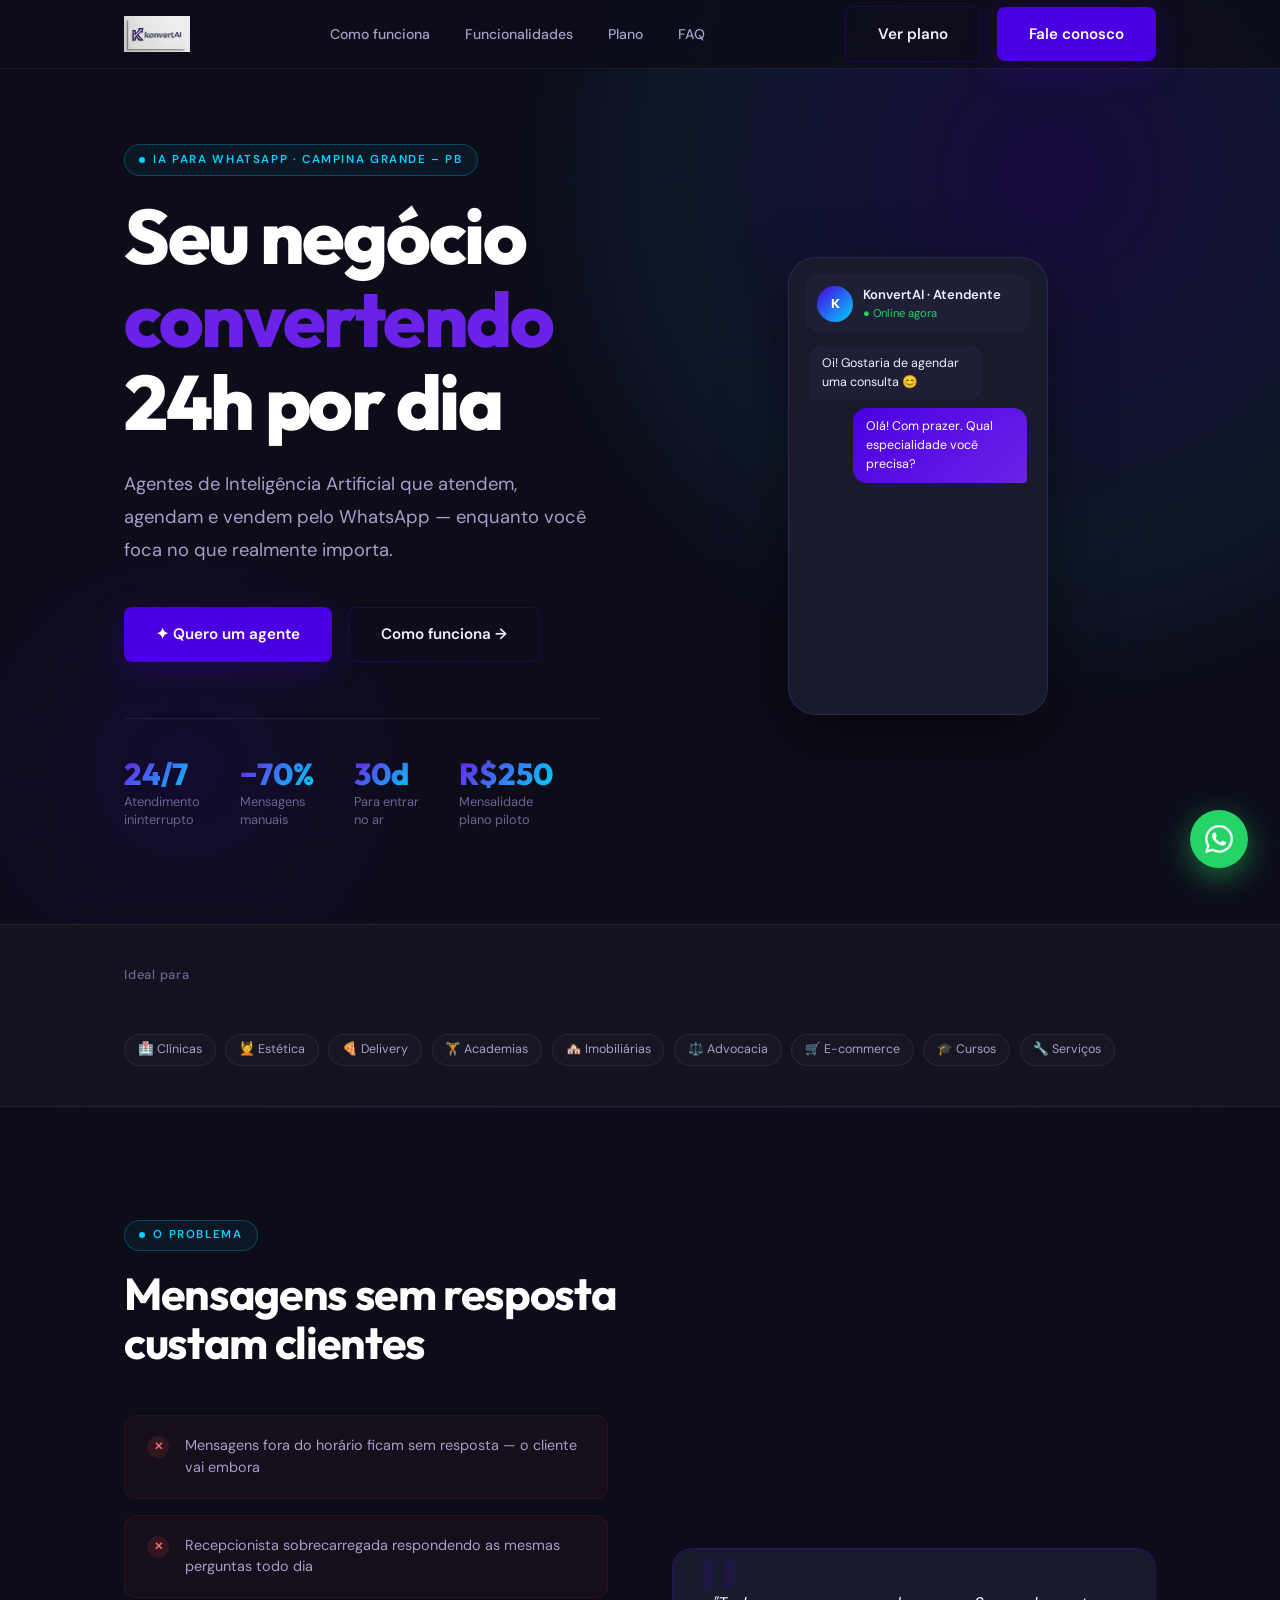
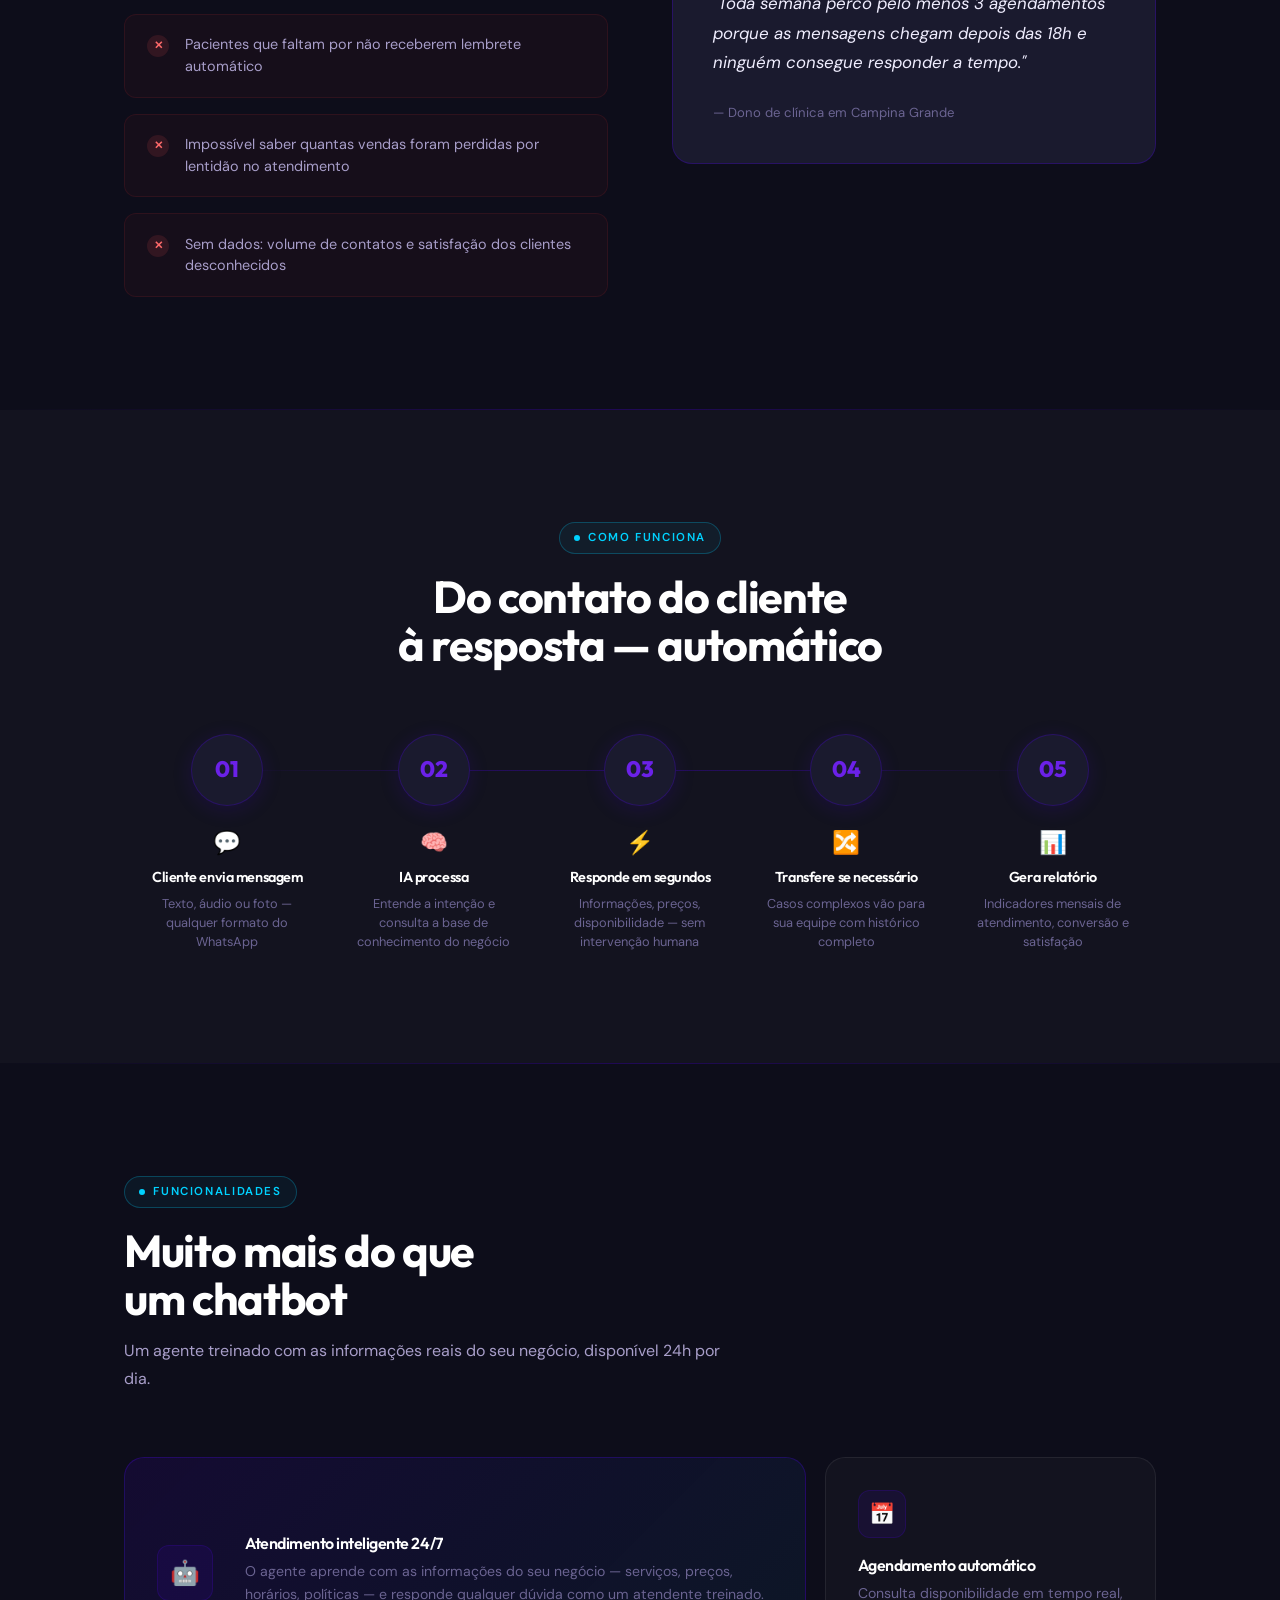
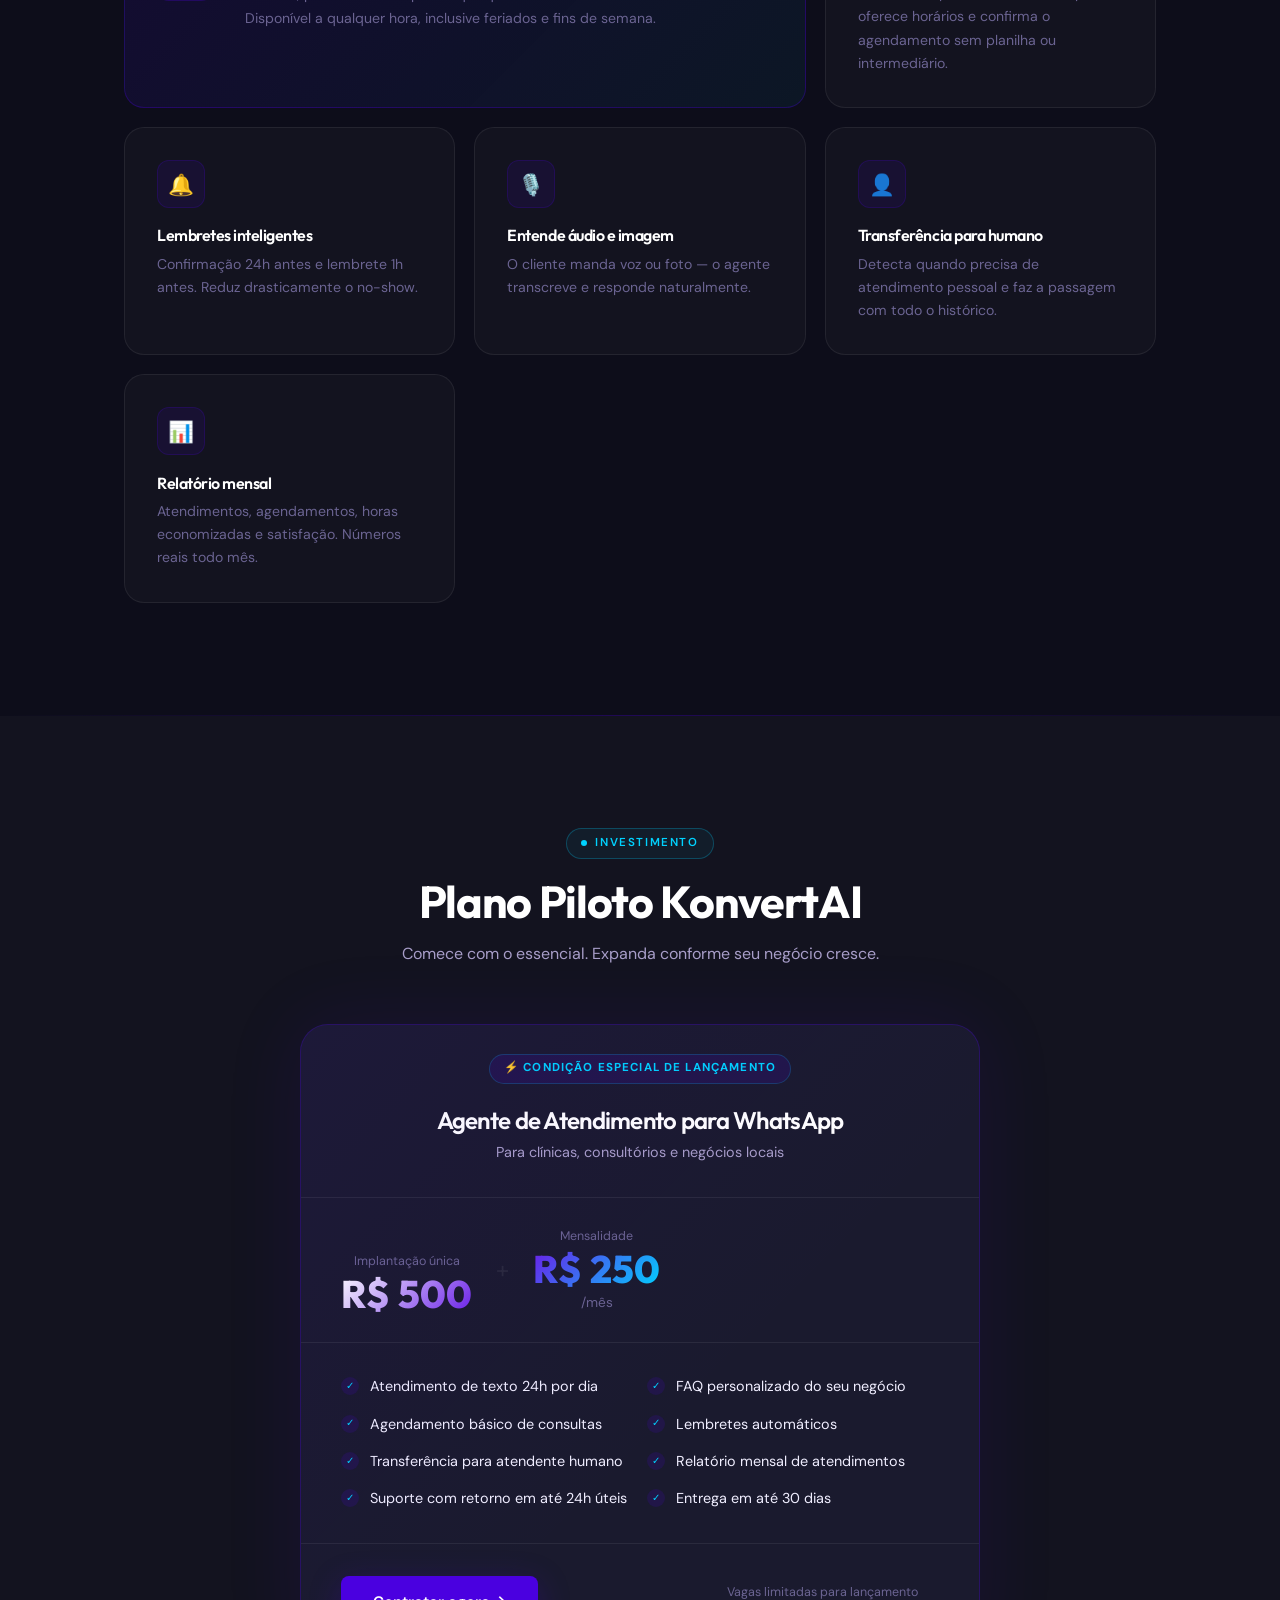
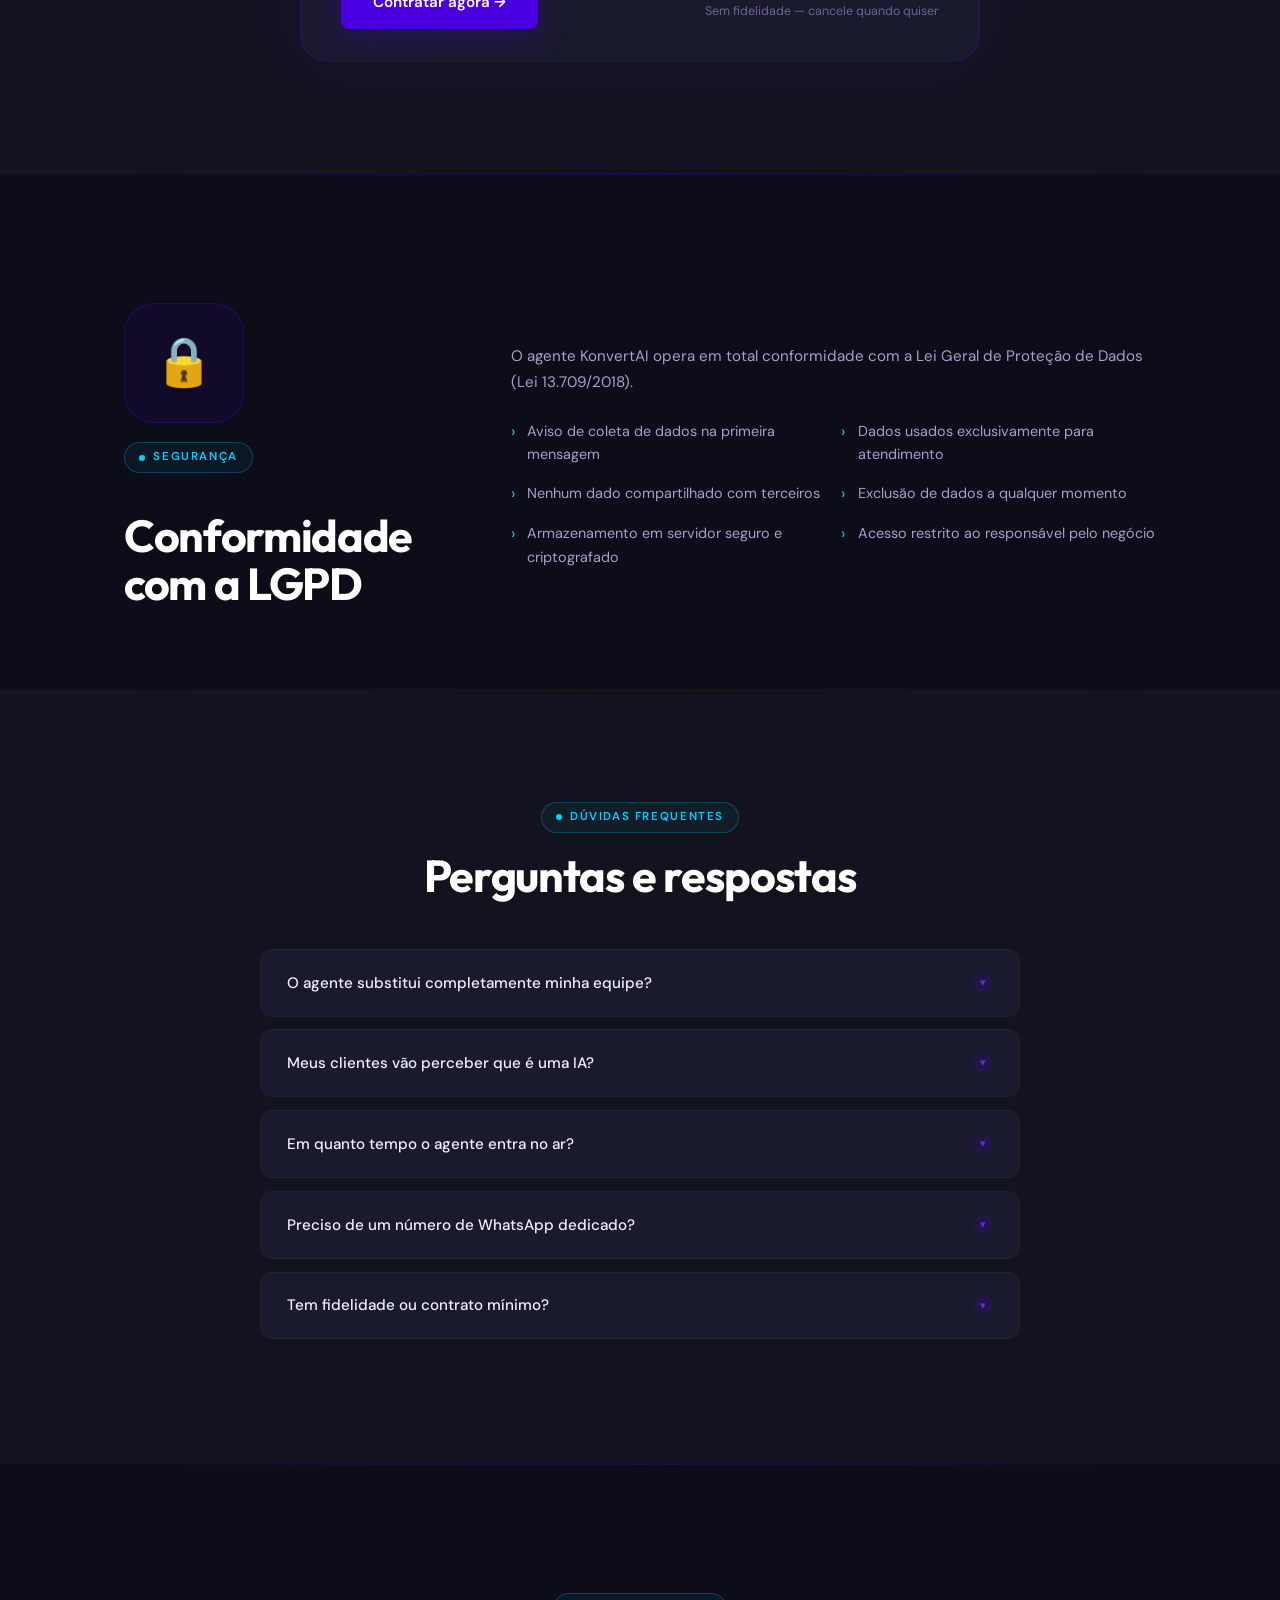
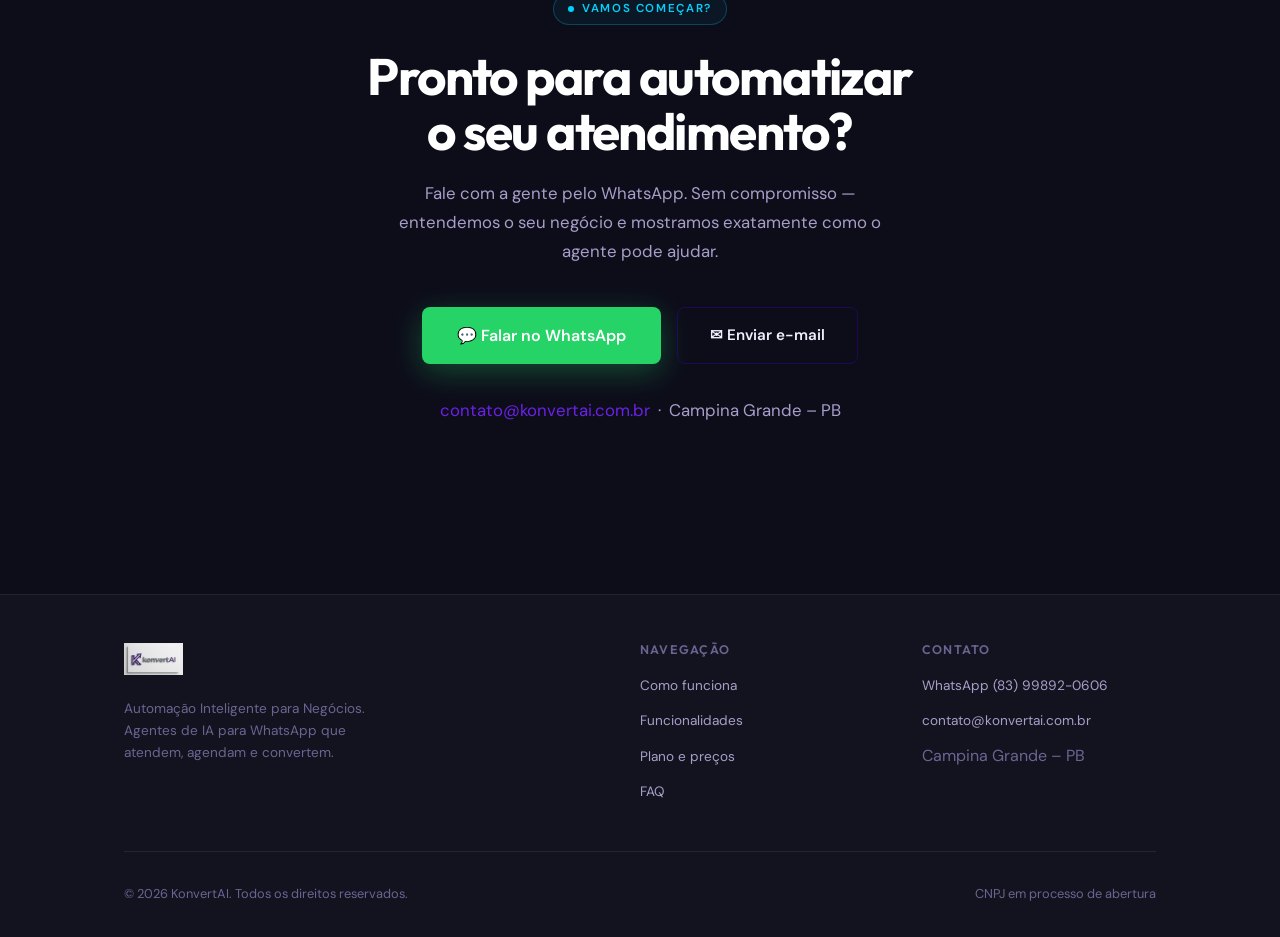
==== index.html @ 9e0707d8 "Primeira versão KonvertAI" ====
<!DOCTYPE html>
<html lang="pt-BR">
<head>
<meta charset="UTF-8">
<meta name="viewport" content="width=device-width, initial-scale=1.0">
<meta name="description" content="KonvertAI — Agentes de Inteligência Artificial para WhatsApp. Atendimento 24/7, agendamento automático e relatórios mensais para o seu negócio em Campina Grande.">
<meta name="theme-color" content="#0D0D1A">
<title>KonvertAI — Automação Inteligente para Negócios</title>
<link rel="preconnect" href="https://fonts.googleapis.com">
<link rel="preconnect" href="https://fonts.gstatic.com" crossorigin>
<link href="https://fonts.googleapis.com/css2?family=Outfit:wght@300;400;500;600;700;800;900&family=DM+Sans:ital,opsz,wght@0,9..40,300;0,9..40,400;0,9..40,500;1,9..40,300&display=swap" rel="stylesheet">
<style>
:root{
  --roxo:#4A00E0;--roxo-esc:#3500A8;--ciano:#00D2FF;--roxo-mid:#6B21E8;
  --bg:#0D0D1A;--bg2:#13131F;--bg3:#1A1A2E;--bg4:#1E1E35;
  --border:rgba(255,255,255,0.07);--border-v:rgba(74,0,224,0.3);
  --texto:#F0EEFF;--texto2:#A89EC9;--texto3:#6B6492;--branco:#FFFFFF;
  --r-sm:8px;--r-md:12px;--r-lg:20px;--r-xl:28px;
  --sombra:0 20px 60px rgba(0,0,0,0.5);
  --sombra-v:0 8px 32px rgba(74,0,224,0.25);
  --trans:0.22s cubic-bezier(0.4,0,0.2,1);
}
*,*::before,*::after{box-sizing:border-box;margin:0;padding:0}
html{scroll-behavior:smooth}
body{font-family:'DM Sans',sans-serif;background:var(--bg);color:var(--texto);overflow-x:hidden;-webkit-font-smoothing:antialiased;line-height:1.6}
.skip-nav{position:absolute;top:-100px;left:1rem;background:var(--roxo);color:#fff;padding:.5rem 1rem;border-radius:var(--r-sm);font-weight:600;text-decoration:none;z-index:9999;transition:top var(--trans)}
.skip-nav:focus{top:1rem}
body::before{content:'';position:fixed;inset:0;z-index:0;pointer-events:none;background-image:url("data:image/svg+xml,%3Csvg xmlns='http://www.w3.org/2000/svg' width='60' height='60'%3E%3Cpath d='M60 0v60M0 60h60' stroke='rgba(74,0,224,0.04)' stroke-width='1'/%3E%3C/svg%3E");opacity:1}
h1,h2,h3,h4{font-family:'Outfit',sans-serif;line-height:1.08;letter-spacing:-.03em;color:var(--branco)}
h1{font-size:clamp(2.6rem,6vw,5rem);font-weight:800}
h2{font-size:clamp(1.9rem,3.5vw,3rem);font-weight:700}
h3{font-size:1.1rem;font-weight:600}
p{line-height:1.75}
.tag{display:inline-flex;align-items:center;gap:.5rem;font-family:'DM Sans',sans-serif;font-size:.72rem;font-weight:600;letter-spacing:.14em;text-transform:uppercase;color:var(--ciano);padding:.35rem .9rem;border:1px solid rgba(0,210,255,0.25);border-radius:100px;background:rgba(0,210,255,0.05);margin-bottom:1.2rem}
.tag::before{content:'';width:6px;height:6px;background:var(--ciano);border-radius:50%;animation:blink 1.8s ease-in-out infinite}
@keyframes blink{0%,100%{opacity:1}50%{opacity:.2}}
.container{max-width:1160px;margin:0 auto;padding:0 5vw}
section{position:relative;z-index:1}
.section-pad{padding:7rem 0}
.section-pad-sm{padding:5rem 0}
.divider{height:1px;background:linear-gradient(90deg,transparent,rgba(74,0,224,0.3),transparent)}
.btn{display:inline-flex;align-items:center;gap:.5rem;font-family:'DM Sans',sans-serif;font-weight:600;font-size:.95rem;padding:.9rem 2rem;border-radius:var(--r-sm);text-decoration:none;border:none;cursor:pointer;transition:transform var(--trans),box-shadow var(--trans),background var(--trans);position:relative;overflow:hidden}
.btn:focus-visible{outline:2px solid var(--ciano);outline-offset:3px}
.btn-primary{background:var(--roxo);color:#fff;box-shadow:var(--sombra-v)}
.btn-primary:hover{transform:translateY(-2px);box-shadow:0 12px 40px rgba(74,0,224,0.4)}
.btn-ghost{background:transparent;color:var(--texto);border:1.5px solid var(--border-v)}
.btn-ghost:hover{background:rgba(74,0,224,0.08);border-color:var(--roxo);transform:translateY(-2px)}
.btn-wpp{background:#25D366;color:#fff;font-size:1rem;padding:1rem 2.2rem;box-shadow:0 8px 30px rgba(37,211,102,0.3)}
.btn-wpp:hover{background:#1ebe5d;transform:translateY(-2px)}
/* NAV */
#nav{position:fixed;top:0;left:0;right:0;z-index:100;background:rgba(13,13,26,0.88);backdrop-filter:blur(20px);border-bottom:1px solid var(--border)}
.nav-inner{display:flex;align-items:center;justify-content:space-between;height:68px;gap:2rem}
.nav-logo img{height:36px;width:auto;display:block}
.nav-links{display:flex;align-items:center;gap:2.2rem;list-style:none}
.nav-links a{color:var(--texto2);text-decoration:none;font-size:.88rem;font-weight:500;transition:color var(--trans);position:relative}
.nav-links a:hover{color:var(--branco)}
.nav-cta{display:flex;align-items:center;gap:1rem}
/* HERO */
#hero{min-height:100vh;display:flex;align-items:center;padding:9rem 0 6rem;overflow:hidden}
.hero-glow-1{position:absolute;top:-20%;right:-10%;width:70vw;max-width:900px;aspect-ratio:1;background:radial-gradient(circle at 60% 40%,rgba(74,0,224,0.18) 0%,rgba(0,210,255,0.06) 50%,transparent 70%);pointer-events:none;z-index:0;animation:breathe 8s ease-in-out infinite}
.hero-glow-2{position:absolute;bottom:-10%;left:-5%;width:40vw;max-width:500px;aspect-ratio:1;background:radial-gradient(circle,rgba(74,0,224,0.1) 0%,transparent 70%);pointer-events:none;z-index:0;animation:breathe 10s ease-in-out infinite reverse}
@keyframes breathe{0%,100%{transform:scale(1)}50%{transform:scale(1.06)}}
.hero-grid{display:grid;grid-template-columns:1fr 1fr;align-items:center;gap:5rem;position:relative;z-index:1}
.hero-content{max-width:600px}
.hero-headline{margin-bottom:1.5rem}
.hero-headline .line2{color:var(--roxo-mid)}
.hero-sub{font-size:clamp(1rem,1.6vw,1.15rem);color:var(--texto2);max-width:500px;margin-bottom:2.5rem;font-weight:400;line-height:1.8}
.hero-btns{display:flex;gap:1rem;flex-wrap:wrap;margin-bottom:3.5rem}
.hero-stats{display:flex;gap:2.5rem;flex-wrap:wrap;padding-top:2.5rem;border-top:1px solid var(--border)}
.stat{display:flex;flex-direction:column;gap:.2rem}
.stat-num{font-family:'Outfit',sans-serif;font-size:1.9rem;font-weight:800;background:linear-gradient(135deg,var(--roxo-mid),var(--ciano));-webkit-background-clip:text;-webkit-text-fill-color:transparent;background-clip:text;line-height:1}
.stat-label{font-size:.8rem;color:var(--texto3);line-height:1.4}
/* PHONE MOCKUP */
.hero-visual{position:relative;display:flex;align-items:center;justify-content:center}
.phone-mockup{width:260px;background:var(--bg3);border:1px solid var(--border);border-radius:28px;padding:16px;box-shadow:var(--sombra),0 0 0 1px rgba(74,0,224,0.15);position:relative;z-index:2;animation:float 5s ease-in-out infinite}
@keyframes float{0%,100%{transform:translateY(0)}50%{transform:translateY(-12px)}}
.phone-header{display:flex;align-items:center;gap:10px;padding:10px 12px;background:var(--bg4);border-radius:16px;margin-bottom:12px}
.phone-avatar{width:36px;height:36px;border-radius:50%;background:linear-gradient(135deg,var(--roxo),var(--ciano));display:flex;align-items:center;justify-content:center;font-family:'Outfit',sans-serif;font-size:.8rem;font-weight:700;color:#fff;flex-shrink:0}
.phone-name{font-size:.82rem;font-weight:600;color:var(--texto)}
.phone-status{font-size:.7rem;color:#25D366}
.chat-bubbles{display:flex;flex-direction:column;gap:8px;padding:0 4px}
.bubble{max-width:80%;padding:9px 13px;border-radius:14px;font-size:.78rem;line-height:1.5;color:var(--texto);opacity:0;transform:translateY(8px)}
.bubble.show{opacity:1;transform:translateY(0);transition:all 0.4s ease}
.bubble-in{background:var(--bg4);border-bottom-left-radius:4px;align-self:flex-start}
.bubble-out{background:linear-gradient(135deg,var(--roxo),#6B21E8);border-bottom-right-radius:4px;align-self:flex-end;color:#fff}
.bubble-time{font-size:.6rem;opacity:.55;margin-top:3px;text-align:right}
.typing{display:flex;gap:4px;align-items:center;padding:10px 14px;background:var(--bg4);border-radius:14px 14px 14px 4px;align-self:flex-start;width:fit-content;opacity:0}
.typing.show{opacity:1}
.typing span{width:6px;height:6px;border-radius:50%;background:var(--roxo-mid);animation:dot 1.2s ease-in-out infinite}
.typing span:nth-child(2){animation-delay:.2s}
.typing span:nth-child(3){animation-delay:.4s}
@keyframes dot{0%,100%{transform:translateY(0)}50%{transform:translateY(-4px)}}
/* PROVA */
#prova{background:var(--bg2);padding:2.5rem 0;border-top:1px solid var(--border);border-bottom:1px solid var(--border)}
.prova-inner{display:flex;align-items:center;gap:3rem;flex-wrap:wrap}
.prova-label{font-size:.8rem;color:var(--texto3);white-space:nowrap;font-weight:500;letter-spacing:.06em}
.segmentos-bar{display:flex;flex-wrap:wrap;gap:.6rem}
.seg-pill{font-size:.78rem;color:var(--texto2);border:1px solid var(--border);padding:.3rem .8rem;border-radius:100px;background:rgba(255,255,255,0.02)}
/* PROBLEMA */
.problema-grid{display:grid;grid-template-columns:1fr 1fr;gap:4rem;align-items:center;margin-top:3rem}
.problema-list{display:flex;flex-direction:column;gap:1rem}
.problema-item{display:flex;align-items:flex-start;gap:1rem;padding:1.2rem 1.4rem;background:rgba(255,50,50,0.04);border:1px solid rgba(255,50,50,0.1);border-radius:var(--r-md);transition:border-color var(--trans)}
.problema-item:hover{background:rgba(255,50,50,0.07);border-color:rgba(255,50,50,0.2)}
.problema-x{width:22px;height:22px;flex-shrink:0;margin-top:1px;background:rgba(255,80,80,0.12);border-radius:50%;display:flex;align-items:center;justify-content:center;color:#FF6B6B;font-size:.7rem;font-weight:700}
.problema-item p{font-size:.9rem;color:var(--texto2);line-height:1.5}
.problema-quote{background:var(--bg3);border:1px solid var(--border-v);border-radius:var(--r-lg);padding:2.5rem;position:relative;overflow:hidden}
.problema-quote::before{content:'"';position:absolute;top:-10px;left:20px;font-family:'Outfit',sans-serif;font-size:8rem;color:rgba(74,0,224,0.12);line-height:1;pointer-events:none}
.problema-quote blockquote{font-size:1.05rem;line-height:1.75;color:var(--texto);font-style:italic;margin-bottom:1.5rem;position:relative}
.problema-quote cite{font-size:.82rem;color:var(--texto3);font-style:normal;display:block}
/* COMO */
#como{background:var(--bg2)}
.steps-grid{display:grid;grid-template-columns:repeat(5,1fr);gap:0;margin-top:4rem;position:relative}
.steps-grid::before{content:'';position:absolute;top:36px;left:10%;right:10%;height:1px;background:linear-gradient(90deg,transparent,var(--border-v),var(--border-v),transparent);z-index:0}
.step{display:flex;flex-direction:column;align-items:center;text-align:center;padding:0 1rem;position:relative;z-index:1;transition:transform var(--trans)}
.step:hover{transform:translateY(-4px)}
.step-num{width:72px;height:72px;border-radius:50%;background:var(--bg3);border:1px solid var(--border-v);display:flex;align-items:center;justify-content:center;font-family:'Outfit',sans-serif;font-size:1.4rem;font-weight:800;color:var(--roxo-mid);margin-bottom:1.2rem;box-shadow:0 4px 20px rgba(74,0,224,0.15);transition:background var(--trans)}
.step:hover .step-num{background:rgba(74,0,224,0.12);box-shadow:0 4px 30px rgba(74,0,224,0.3)}
.step-icon{font-size:1.4rem;margin-bottom:.6rem}
.step h3{font-size:.9rem;margin-bottom:.5rem}
.step p{font-size:.8rem;color:var(--texto3);line-height:1.5}
/* FEATURES */
.features-header{max-width:600px;margin-bottom:4rem}
.features-grid{display:grid;grid-template-columns:repeat(3,1fr);gap:1.2rem}
.feature-card{background:var(--bg2);border:1px solid var(--border);border-radius:var(--r-lg);padding:2rem;transition:transform var(--trans),border-color var(--trans),box-shadow var(--trans);position:relative;overflow:hidden}
.feature-card::before{content:'';position:absolute;top:0;left:0;right:0;height:2px;background:linear-gradient(90deg,var(--roxo),var(--ciano));opacity:0;transition:opacity var(--trans)}
.feature-card:hover{transform:translateY(-5px);border-color:var(--border-v);box-shadow:0 20px 50px rgba(0,0,0,0.3)}
.feature-card:hover::before{opacity:1}
.feature-icon{width:48px;height:48px;border-radius:12px;background:rgba(74,0,224,0.1);border:1px solid rgba(74,0,224,0.2);display:flex;align-items:center;justify-content:center;font-size:1.3rem;margin-bottom:1.2rem}
.feature-card h3{font-size:1rem;margin-bottom:.5rem}
.feature-card p{font-size:.88rem;color:var(--texto3);line-height:1.65}
.feature-card.destaque{grid-column:span 2;background:linear-gradient(135deg,rgba(74,0,224,0.12),rgba(0,210,255,0.05));border-color:var(--border-v);display:flex;gap:2rem;align-items:center}
.feature-card.destaque .feature-icon{width:56px;height:56px;font-size:1.5rem;flex-shrink:0}
/* PLANO */
#plano{background:var(--bg2)}
.plano-wrap{max-width:680px;margin:3.5rem auto 0;background:var(--bg3);border:1.5px solid var(--border-v);border-radius:var(--r-xl);overflow:hidden;box-shadow:0 0 80px rgba(74,0,224,0.1);position:relative}
.plano-wrap::before{content:'';position:absolute;inset:0;background:linear-gradient(135deg,rgba(74,0,224,0.06) 0%,transparent 60%);pointer-events:none}
.plano-badge-row{padding:1.8rem 2.5rem 0}
.plano-badge{display:inline-flex;align-items:center;gap:.4rem;background:rgba(74,0,224,0.15);color:var(--ciano);border:1px solid rgba(0,210,255,0.2);font-size:.72rem;font-weight:700;letter-spacing:.1em;text-transform:uppercase;padding:.3rem .9rem;border-radius:100px}
.plano-top{padding:1.5rem 2.5rem 2rem;border-bottom:1px solid var(--border)}
.plano-top h3{font-size:1.5rem;margin-bottom:.4rem}
.plano-top p{font-size:.9rem;color:var(--texto2)}
.plano-price{padding:1.8rem 2.5rem;border-bottom:1px solid var(--border);display:flex;align-items:flex-end;gap:1.5rem;flex-wrap:wrap}
.price-item{display:flex;flex-direction:column;gap:.2rem}
.price-item label{font-size:.78rem;color:var(--texto3)}
.price-val{font-family:'Outfit',sans-serif;font-size:2.4rem;font-weight:800;background:linear-gradient(135deg,var(--branco),var(--roxo-mid));-webkit-background-clip:text;-webkit-text-fill-color:transparent;background-clip:text;line-height:1}
.price-val.accent{background:linear-gradient(135deg,var(--roxo-mid),var(--ciano));-webkit-background-clip:text;-webkit-text-fill-color:transparent;background-clip:text}
.price-period{font-size:.85rem;color:var(--texto3)}
.plano-items{padding:2rem 2.5rem;display:grid;grid-template-columns:1fr 1fr;gap:.9rem;border-bottom:1px solid var(--border)}
.plano-item{display:flex;align-items:flex-start;gap:.7rem;font-size:.9rem;color:var(--texto)}
.plano-check{width:18px;height:18px;flex-shrink:0;margin-top:2px;background:rgba(74,0,224,0.15);border-radius:50%;display:flex;align-items:center;justify-content:center;color:var(--ciano);font-size:.65rem}
.plano-cta{padding:2rem 2.5rem;display:flex;align-items:center;justify-content:space-between;flex-wrap:wrap;gap:1rem}
.plano-nota{font-size:.78rem;color:var(--texto3);line-height:1.5}
/* LGPD */
.lgpd-grid{display:grid;grid-template-columns:1fr 2fr;gap:4rem;align-items:center;margin-top:3rem}
.lgpd-icon-wrap{width:120px;height:120px;background:rgba(74,0,224,0.08);border:1px solid var(--border-v);border-radius:30px;display:flex;align-items:center;justify-content:center;font-size:3rem}
.lgpd-list{display:grid;grid-template-columns:1fr 1fr;gap:1rem;list-style:none}
.lgpd-list li{display:flex;align-items:flex-start;gap:.8rem;font-size:.9rem;color:var(--texto2)}
.lgpd-list li::before{content:'›';color:var(--ciano);font-size:1rem;flex-shrink:0;margin-top:-1px}
/* FAQ */
#faq{background:var(--bg2)}
.faq-list{max-width:760px;margin:3rem auto 0}
details{border:1px solid var(--border);border-radius:var(--r-md);overflow:hidden;margin-bottom:.8rem;transition:border-color var(--trans)}
details[open]{border-color:var(--border-v)}
summary{display:flex;align-items:center;justify-content:space-between;padding:1.3rem 1.6rem;font-size:.95rem;font-weight:500;color:var(--texto);cursor:pointer;list-style:none;gap:1rem;background:var(--bg3);transition:background var(--trans)}
summary::-webkit-details-marker{display:none}
summary:hover{background:var(--bg4)}
.faq-arrow{width:20px;height:20px;flex-shrink:0;border-radius:50%;background:rgba(74,0,224,0.12);display:flex;align-items:center;justify-content:center;color:var(--roxo-mid);font-size:.7rem;transition:transform var(--trans)}
details[open] .faq-arrow{transform:rotate(180deg)}
.faq-body{padding:0 1.6rem 1.4rem;font-size:.9rem;color:var(--texto2);line-height:1.75;background:var(--bg3)}
/* CTA FINAL */
#cta-final{background:var(--bg);text-align:center;padding:8rem 0}
.cta-inner{max-width:680px;margin:0 auto}
#cta-final h2{font-size:clamp(2rem,4vw,3.2rem);margin-bottom:1.2rem}
#cta-final p{color:var(--texto2);font-size:1.05rem;margin-bottom:2.5rem;max-width:520px;margin-left:auto;margin-right:auto}
.cta-btns{display:flex;gap:1rem;justify-content:center;flex-wrap:wrap}
.cta-contact{margin-top:2rem;font-size:.85rem;color:var(--texto3)}
.cta-contact a{color:var(--roxo-mid);text-decoration:none;transition:color var(--trans)}
.cta-contact a:hover{color:var(--ciano)}
/* FOOTER */
footer{background:var(--bg2);border-top:1px solid var(--border);padding:3rem 0 2rem}
.footer-grid{display:grid;grid-template-columns:2fr 1fr 1fr;gap:3rem;margin-bottom:3rem}
.footer-brand img{height:32px;width:auto;margin-bottom:1rem}
.footer-brand p{font-size:.85rem;color:var(--texto3);max-width:280px;line-height:1.6}
.footer-col h4{font-size:.78rem;font-weight:600;letter-spacing:.1em;text-transform:uppercase;color:var(--texto3);margin-bottom:1rem}
.footer-col ul{list-style:none;display:flex;flex-direction:column;gap:.6rem}
.footer-col a{font-size:.85rem;color:var(--texto2);text-decoration:none;transition:color var(--trans)}
.footer-col a:hover{color:var(--branco)}
.footer-bottom{padding-top:2rem;border-top:1px solid var(--border);display:flex;align-items:center;justify-content:space-between;flex-wrap:wrap;gap:1rem;font-size:.8rem;color:var(--texto3)}
/* WPP FLOAT */
.wpp-float{position:fixed;bottom:2rem;right:2rem;z-index:90;width:58px;height:58px;border-radius:50%;background:#25D366;display:flex;align-items:center;justify-content:center;box-shadow:0 8px 30px rgba(37,211,102,0.5);text-decoration:none;transition:transform var(--trans);animation:wppPulse 3s ease-in-out infinite}
.wpp-float:hover{transform:scale(1.1)}
@keyframes wppPulse{0%,100%{box-shadow:0 8px 30px rgba(37,211,102,.5),0 0 0 0 rgba(37,211,102,0)}50%{box-shadow:0 8px 30px rgba(37,211,102,.5),0 0 0 10px rgba(37,211,102,0)}}
.wpp-float svg{width:28px;height:28px;fill:#fff}
/* REVEAL */
.reveal{opacity:0;transform:translateY(32px);transition:opacity .65s ease,transform .65s ease}
.reveal.up{opacity:1;transform:none}
/* RESPONSIVE */
@media(max-width:900px){
  .hero-grid{grid-template-columns:1fr}
  .hero-visual{display:none}
  .steps-grid{grid-template-columns:1fr 1fr;gap:2rem}
  .steps-grid::before{display:none}
  .features-grid{grid-template-columns:1fr 1fr}
  .feature-card.destaque{grid-column:span 2}
  .problema-grid{grid-template-columns:1fr}
  .lgpd-grid{grid-template-columns:1fr}
  .footer-grid{grid-template-columns:1fr 1fr}
  .plano-items{grid-template-columns:1fr}
}
@media(max-width:640px){
  .nav-links{display:none}
  .nav-cta .btn-ghost{display:none}
  .steps-grid{grid-template-columns:1fr}
  .features-grid{grid-template-columns:1fr}
  .feature-card.destaque{grid-column:span 1;flex-direction:column}
  .footer-grid{grid-template-columns:1fr}
  .hero-stats{gap:1.5rem}
  .plano-price{flex-direction:column;gap:1rem}
  .plano-cta{flex-direction:column}
  .lgpd-list{grid-template-columns:1fr}
}
:focus-visible{outline:2px solid var(--roxo-mid);outline-offset:3px;border-radius:4px}
@media(prefers-reduced-motion:reduce){*,*::before,*::after{animation-duration:.01ms!important;transition-duration:.01ms!important}}
</style>
</head>
<body>

<a href="#main" class="skip-nav">Pular para o conteúdo</a>

<header>
  <nav id="nav" aria-label="Navegação principal">
    <div class="container">
      <div class="nav-inner">
        <a href="#" class="nav-logo" aria-label="KonvertAI — página inicial">
          <img src="[data-uri]" alt="KonvertAI" width="160" height="40">
        </a>
        <ul class="nav-links" role="list">
          <li><a href="#como">Como funciona</a></li>
          <li><a href="#funcionalidades">Funcionalidades</a></li>
          <li><a href="#plano">Plano</a></li>
          <li><a href="#faq">FAQ</a></li>
        </ul>
        <div class="nav-cta">
          <a href="#plano" class="btn btn-ghost">Ver plano</a>
          <a href="https://wa.me/5583998920606?text=Ol%C3%A1!%20Vi%20o%20site%20da%20KonvertAI%20e%20gostaria%20de%20saber%20mais." class="btn btn-primary" target="_blank" rel="noopener noreferrer">Fale conosco</a>
        </div>
      </div>
    </div>
  </nav>
</header>

<main id="main">

<section id="hero" aria-labelledby="hero-heading">
  <div class="hero-glow-1" aria-hidden="true"></div>
  <div class="hero-glow-2" aria-hidden="true"></div>
  <div class="container">
    <div class="hero-grid">
      <div class="hero-content">
        <div class="tag">IA para WhatsApp · Campina Grande – PB</div>
        <div class="hero-headline">
          <h1 id="hero-heading">Seu negócio<br><span class="line2">convertendo</span><br>24h por dia</h1>
        </div>
        <p class="hero-sub">Agentes de Inteligência Artificial que atendem, agendam e vendem pelo WhatsApp — enquanto você foca no que realmente importa.</p>
        <div class="hero-btns">
          <a href="https://wa.me/5583998920606?text=Ol%C3%A1!%20Quero%20um%20agente%20de%20IA%20para%20meu%20neg%C3%B3cio." class="btn btn-primary" target="_blank" rel="noopener noreferrer">✦ Quero um agente</a>
          <a href="#como" class="btn btn-ghost">Como funciona →</a>
        </div>
        <div class="hero-stats">
          <div class="stat"><span class="stat-num">24/7</span><span class="stat-label">Atendimento<br>ininterrupto</span></div>
          <div class="stat"><span class="stat-num">−70%</span><span class="stat-label">Mensagens<br>manuais</span></div>
          <div class="stat"><span class="stat-num">30d</span><span class="stat-label">Para entrar<br>no ar</span></div>
          <div class="stat"><span class="stat-num">R$250</span><span class="stat-label">Mensalidade<br>plano piloto</span></div>
        </div>
      </div>
      <div class="hero-visual" aria-hidden="true">
        <div class="phone-mockup">
          <div class="phone-header">
            <div class="phone-avatar">K</div>
            <div><div class="phone-name">KonvertAI · Atendente</div><div class="phone-status">● Online agora</div></div>
          </div>
          <div class="chat-bubbles" id="chat">
            <div class="bubble bubble-in">Oi! Gostaria de agendar uma consulta 😊</div>
            <div class="bubble bubble-out">Olá! Com prazer. Qual especialidade você precisa?</div>
            <div class="bubble bubble-in">Podologia</div>
            <div class="bubble bubble-out">Temos horários disponíveis:<br>📅 Ter 24/06 às 14h<br>📅 Qui 26/06 às 10h<br>Qual prefere?<div class="bubble-time">agora ✓✓</div></div>
            <div class="typing"><span></span><span></span><span></span></div>
          </div>
        </div>
      </div>
    </div>
  </div>
</section>

<section id="prova" aria-label="Segmentos atendidos">
  <div class="container">
    <div class="prova-inner">
      <span class="prova-label">Ideal para</span>
      <div class="segmentos-bar">
        <span class="seg-pill">🏥 Clínicas</span><span class="seg-pill">💆 Estética</span><span class="seg-pill">🍕 Delivery</span><span class="seg-pill">🏋️ Academias</span><span class="seg-pill">🏘️ Imobiliárias</span><span class="seg-pill">⚖️ Advocacia</span><span class="seg-pill">🛒 E-commerce</span><span class="seg-pill">🎓 Cursos</span><span class="seg-pill">🔧 Serviços</span>
      </div>
    </div>
  </div>
</section>

<div class="divider"></div>

<section id="problema" class="section-pad" aria-labelledby="problema-heading">
  <div class="container">
    <div class="reveal"><div class="tag">O problema</div><h2 id="problema-heading">Mensagens sem resposta<br>custam clientes</h2></div>
    <div class="problema-grid">
      <div class="problema-list reveal">
        <div class="problema-item"><div class="problema-x">✕</div><p>Mensagens fora do horário ficam sem resposta — o cliente vai embora</p></div>
        <div class="problema-item"><div class="problema-x">✕</div><p>Recepcionista sobrecarregada respondendo as mesmas perguntas todo dia</p></div>
        <div class="problema-item"><div class="problema-x">✕</div><p>Pacientes que faltam por não receberem lembrete automático</p></div>
        <div class="problema-item"><div class="problema-x">✕</div><p>Impossível saber quantas vendas foram perdidas por lentidão no atendimento</p></div>
        <div class="problema-item"><div class="problema-x">✕</div><p>Sem dados: volume de contatos e satisfação dos clientes desconhecidos</p></div>
      </div>
      <div class="reveal">
        <figure class="problema-quote">
          <blockquote>"Toda semana perco pelo menos 3 agendamentos porque as mensagens chegam depois das 18h e ninguém consegue responder a tempo."</blockquote>
          <figcaption><cite>— Dono de clínica em Campina Grande</cite></figcaption>
        </figure>
      </div>
    </div>
  </div>
</section>

<div class="divider"></div>

<section id="como" class="section-pad" aria-labelledby="como-heading">
  <div class="container">
    <div class="reveal" style="text-align:center;max-width:560px;margin:0 auto"><div class="tag">Como funciona</div><h2 id="como-heading">Do contato do cliente<br>à resposta — automático</h2></div>
    <div class="steps-grid">
      <div class="step reveal"><div class="step-num">01</div><div class="step-icon">💬</div><h3>Cliente envia mensagem</h3><p>Texto, áudio ou foto — qualquer formato do WhatsApp</p></div>
      <div class="step reveal"><div class="step-num">02</div><div class="step-icon">🧠</div><h3>IA processa</h3><p>Entende a intenção e consulta a base de conhecimento do negócio</p></div>
      <div class="step reveal"><div class="step-num">03</div><div class="step-icon">⚡</div><h3>Responde em segundos</h3><p>Informações, preços, disponibilidade — sem intervenção humana</p></div>
      <div class="step reveal"><div class="step-num">04</div><div class="step-icon">🔀</div><h3>Transfere se necessário</h3><p>Casos complexos vão para sua equipe com histórico completo</p></div>
      <div class="step reveal"><div class="step-num">05</div><div class="step-icon">📊</div><h3>Gera relatório</h3><p>Indicadores mensais de atendimento, conversão e satisfação</p></div>
    </div>
  </div>
</section>

<div class="divider"></div>

<section id="funcionalidades" class="section-pad" aria-labelledby="func-heading">
  <div class="container">
    <div class="features-header reveal"><div class="tag">Funcionalidades</div><h2 id="func-heading">Muito mais do que<br>um chatbot</h2><p style="color:var(--texto2);margin-top:.8rem;font-size:1rem">Um agente treinado com as informações reais do seu negócio, disponível 24h por dia.</p></div>
    <div class="features-grid">
      <article class="feature-card destaque reveal">
        <div class="feature-icon">🤖</div>
        <div><h3>Atendimento inteligente 24/7</h3><p>O agente aprende com as informações do seu negócio — serviços, preços, horários, políticas — e responde qualquer dúvida como um atendente treinado. Disponível a qualquer hora, inclusive feriados e fins de semana.</p></div>
      </article>
      <article class="feature-card reveal"><div class="feature-icon">📅</div><h3>Agendamento automático</h3><p>Consulta disponibilidade em tempo real, oferece horários e confirma o agendamento sem planilha ou intermediário.</p></article>
      <article class="feature-card reveal"><div class="feature-icon">🔔</div><h3>Lembretes inteligentes</h3><p>Confirmação 24h antes e lembrete 1h antes. Reduz drasticamente o no-show.</p></article>
      <article class="feature-card reveal"><div class="feature-icon">🎙️</div><h3>Entende áudio e imagem</h3><p>O cliente manda voz ou foto — o agente transcreve e responde naturalmente.</p></article>
      <article class="feature-card reveal"><div class="feature-icon">👤</div><h3>Transferência para humano</h3><p>Detecta quando precisa de atendimento pessoal e faz a passagem com todo o histórico.</p></article>
      <article class="feature-card reveal"><div class="feature-icon">📊</div><h3>Relatório mensal</h3><p>Atendimentos, agendamentos, horas economizadas e satisfação. Números reais todo mês.</p></article>
    </div>
  </div>
</section>

<div class="divider"></div>

<section id="plano" class="section-pad" aria-labelledby="plano-heading">
  <div class="container" style="text-align:center">
    <div class="reveal"><div class="tag">Investimento</div><h2 id="plano-heading">Plano Piloto KonvertAI</h2><p style="color:var(--texto2);margin-top:.8rem;max-width:500px;margin-left:auto;margin-right:auto">Comece com o essencial. Expanda conforme seu negócio cresce.</p></div>
    <div class="plano-wrap reveal">
      <div class="plano-badge-row"><span class="plano-badge">⚡ Condição especial de lançamento</span></div>
      <div class="plano-top"><h3>Agente de Atendimento para WhatsApp</h3><p>Para clínicas, consultórios e negócios locais</p></div>
      <div class="plano-price">
        <div class="price-item"><label>Implantação única</label><span class="price-val">R$&thinsp;500</span></div>
        <div style="font-size:1.5rem;color:var(--border);align-self:center">+</div>
        <div class="price-item"><label>Mensalidade</label><span class="price-val accent">R$&thinsp;250</span><span class="price-period">/mês</span></div>
      </div>
      <ul class="plano-items">
        <li class="plano-item"><div class="plano-check">✓</div>Atendimento de texto 24h por dia</li>
        <li class="plano-item"><div class="plano-check">✓</div>FAQ personalizado do seu negócio</li>
        <li class="plano-item"><div class="plano-check">✓</div>Agendamento básico de consultas</li>
        <li class="plano-item"><div class="plano-check">✓</div>Lembretes automáticos</li>
        <li class="plano-item"><div class="plano-check">✓</div>Transferência para atendente humano</li>
        <li class="plano-item"><div class="plano-check">✓</div>Relatório mensal de atendimentos</li>
        <li class="plano-item"><div class="plano-check">✓</div>Suporte com retorno em até 24h úteis</li>
        <li class="plano-item"><div class="plano-check">✓</div>Entrega em até 30 dias</li>
      </ul>
      <div class="plano-cta">
        <a href="https://wa.me/5583998920606?text=Ol%C3%A1!%20Quero%20contratar%20o%20Plano%20Piloto%20da%20KonvertAI." class="btn btn-primary" target="_blank" rel="noopener noreferrer">Contratar agora →</a>
        <p class="plano-nota">Vagas limitadas para lançamento<br>Sem fidelidade — cancele quando quiser</p>
      </div>
    </div>
  </div>
</section>

<div class="divider"></div>

<section id="lgpd" class="section-pad-sm" aria-labelledby="lgpd-heading">
  <div class="container">
    <div class="lgpd-grid">
      <div class="reveal" style="display:flex;flex-direction:column;align-items:flex-start;gap:1.2rem">
        <div class="lgpd-icon-wrap">🔒</div>
        <div class="tag">Segurança</div>
        <h2 id="lgpd-heading">Conformidade<br>com a LGPD</h2>
      </div>
      <div class="reveal">
        <p style="color:var(--texto2);margin-bottom:1.5rem;font-size:.95rem">O agente KonvertAI opera em total conformidade com a Lei Geral de Proteção de Dados (Lei 13.709/2018).</p>
        <ul class="lgpd-list">
          <li>Aviso de coleta de dados na primeira mensagem</li>
          <li>Dados usados exclusivamente para atendimento</li>
          <li>Nenhum dado compartilhado com terceiros</li>
          <li>Exclusão de dados a qualquer momento</li>
          <li>Armazenamento em servidor seguro e criptografado</li>
          <li>Acesso restrito ao responsável pelo negócio</li>
        </ul>
      </div>
    </div>
  </div>
</section>

<div class="divider"></div>

<section id="faq" class="section-pad" aria-labelledby="faq-heading">
  <div class="container">
    <div class="reveal" style="text-align:center;max-width:540px;margin:0 auto"><div class="tag">Dúvidas frequentes</div><h2 id="faq-heading">Perguntas e respostas</h2></div>
    <div class="faq-list">
      <details class="reveal"><summary>O agente substitui completamente minha equipe?<span class="faq-arrow">▾</span></summary><div class="faq-body">Não — o objetivo é resolver automaticamente as situações rotineiras (dúvidas, agendamentos, preços), liberando sua equipe para focar nos atendimentos que realmente precisam de atenção humana. Casos complexos são transferidos automaticamente com todo o histórico.</div></details>
      <details class="reveal"><summary>Meus clientes vão perceber que é uma IA?<span class="faq-arrow">▾</span></summary><div class="faq-body">O agente é configurado com o nome, tom de voz e identidade do seu negócio. A maioria dos clientes percebe a agilidade e disponibilidade como algo positivo. Se preferir, podemos configurar para ele se identificar como assistente virtual desde o início.</div></details>
      <details class="reveal"><summary>Em quanto tempo o agente entra no ar?<span class="faq-arrow">▾</span></summary><div class="faq-body">Até 30 dias a partir da aprovação. O processo inclui uma reunião de levantamento de informações (1h), configuração e testes, e treinamento da sua equipe para o painel de controle.</div></details>
      <details class="reveal"><summary>Preciso de um número de WhatsApp dedicado?<span class="faq-arrow">▾</span></summary><div class="faq-body">Sim — o agente funciona em um número dedicado ao atendimento. Pode ser um número novo ou o WhatsApp Business atual (desde que desvinculado do app). Recomendamos um chip dedicado para melhor estabilidade.</div></details>
      <details class="reveal"><summary>Tem fidelidade ou contrato mínimo?<span class="faq-arrow">▾</span></summary><div class="faq-body">Não. A mensalidade é renovada mês a mês e você pode cancelar a qualquer momento sem multa. O valor da implantação (R$500) é cobrado uma única vez e cobre toda a configuração inicial.</div></details>
    </div>
  </div>
</section>

<div class="divider"></div>

<section id="cta-final" aria-labelledby="cta-heading">
  <div class="container">
    <div class="cta-inner reveal">
      <div class="tag" style="margin:0 auto 1.5rem">Vamos começar?</div>
      <h2 id="cta-heading">Pronto para automatizar<br>o seu atendimento?</h2>
      <p>Fale com a gente pelo WhatsApp. Sem compromisso — entendemos o seu negócio e mostramos exatamente como o agente pode ajudar.</p>
      <div class="cta-btns">
        <a href="https://wa.me/5583998920606?text=Ol%C3%A1!%20Vi%20o%20site%20da%20KonvertAI%20e%20gostaria%20de%20saber%20mais." class="btn btn-wpp" target="_blank" rel="noopener noreferrer">💬 Falar no WhatsApp</a>
        <a href="mailto:contato@konvertai.com.br" class="btn btn-ghost">✉ Enviar e-mail</a>
      </div>
      <p class="cta-contact"><a href="mailto:contato@konvertai.com.br">contato@konvertai.com.br</a> &nbsp;·&nbsp; Campina Grande – PB</p>
    </div>
  </div>
</section>

</main>

<footer>
  <div class="container">
    <div class="footer-grid">
      <div class="footer-brand">
        <img src="[data-uri]" alt="KonvertAI" width="140" height="35">
        <p>Automação Inteligente para Negócios. Agentes de IA para WhatsApp que atendem, agendam e convertem.</p>
      </div>
      <nav class="footer-col" aria-label="Navegação do rodapé">
        <h4>Navegação</h4>
        <ul>
          <li><a href="#como">Como funciona</a></li>
          <li><a href="#funcionalidades">Funcionalidades</a></li>
          <li><a href="#plano">Plano e preços</a></li>
          <li><a href="#faq">FAQ</a></li>
        </ul>
      </nav>
      <div class="footer-col">
        <h4>Contato</h4>
        <ul>
          <li><a href="https://wa.me/5583998920606" target="_blank" rel="noopener noreferrer">WhatsApp (83) 99892-0606</a></li>
          <li><a href="mailto:contato@konvertai.com.br">contato@konvertai.com.br</a></li>
          <li><span style="color:var(--texto3)">Campina Grande – PB</span></li>
        </ul>
      </div>
    </div>
    <div class="footer-bottom">
      <span>© 2026 KonvertAI. Todos os direitos reservados.</span>
      <span>CNPJ em processo de abertura</span>
    </div>
  </div>
</footer>

<a href="https://wa.me/5583998920606?text=Ol%C3%A1!%20Vi%20o%20site%20da%20KonvertAI%20e%20gostaria%20de%20saber%20mais." class="wpp-float" target="_blank" rel="noopener noreferrer" aria-label="Falar com a KonvertAI no WhatsApp">
  <svg viewBox="0 0 24 24" aria-hidden="true"><path d="M17.472 14.382c-.297-.149-1.758-.867-2.03-.967-.273-.099-.471-.148-.67.15-.197.297-.767.966-.94 1.164-.173.199-.347.223-.644.075-.297-.15-1.255-.463-2.39-1.475-.883-.788-1.48-1.761-1.653-2.059-.173-.297-.018-.458.13-.606.134-.133.298-.347.446-.52.149-.174.198-.298.298-.497.099-.198.05-.371-.025-.52-.075-.149-.669-1.612-.916-2.207-.242-.579-.487-.5-.669-.51-.173-.008-.371-.01-.57-.01-.198 0-.52.074-.792.372-.272.297-1.04 1.016-1.04 2.479 0 1.462 1.065 2.875 1.213 3.074.149.198 2.096 3.2 5.077 4.487.709.306 1.262.489 1.694.625.712.227 1.36.195 1.871.118.571-.085 1.758-.719 2.006-1.413.248-.694.248-1.289.173-1.413-.074-.124-.272-.198-.57-.347m-5.421 7.403h-.004a9.87 9.87 0 01-5.031-1.378l-.361-.214-3.741.982.998-3.648-.235-.374a9.86 9.86 0 01-1.51-5.26c.001-5.45 4.436-9.884 9.888-9.884 2.64 0 5.122 1.03 6.988 2.898a9.825 9.825 0 012.893 6.994c-.003 5.45-4.437 9.884-9.885 9.884m8.413-18.297A11.815 11.815 0 0012.05 0C5.495 0 .16 5.335.157 11.892c0 2.096.547 4.142 1.588 5.945L.057 24l6.305-1.654a11.882 11.882 0 005.683 1.448h.005c6.554 0 11.89-5.335 11.893-11.893a11.821 11.821 0 00-3.48-8.413z"/></svg>
</a>

<script>
const nav=document.getElementById("nav");
window.addEventListener("scroll",()=>{nav.style.boxShadow=window.scrollY>20?"0 4px 30px rgba(0,0,0,.4)":""},{passive:true});
const bubbles=document.querySelectorAll(".bubble,.typing");
let i=0;
function showNext(){
  if(i<bubbles.length){bubbles[i].classList.add("show");i++;setTimeout(showNext,i===bubbles.length?0:900);}
  else{setTimeout(()=>{bubbles.forEach(b=>b.classList.remove("show"));i=0;setTimeout(showNext,600);},3000);}
}
setTimeout(showNext,1000);
const ro=new IntersectionObserver((entries)=>{
  entries.forEach((e,idx)=>{if(e.isIntersecting){setTimeout(()=>e.target.classList.add("up"),idx*70);ro.unobserve(e.target);}}); 
},{threshold:0.1,rootMargin:"0px 0px -40px 0px"});
document.querySelectorAll(".reveal").forEach(el=>ro.observe(el));
</script>
</body>
</html>
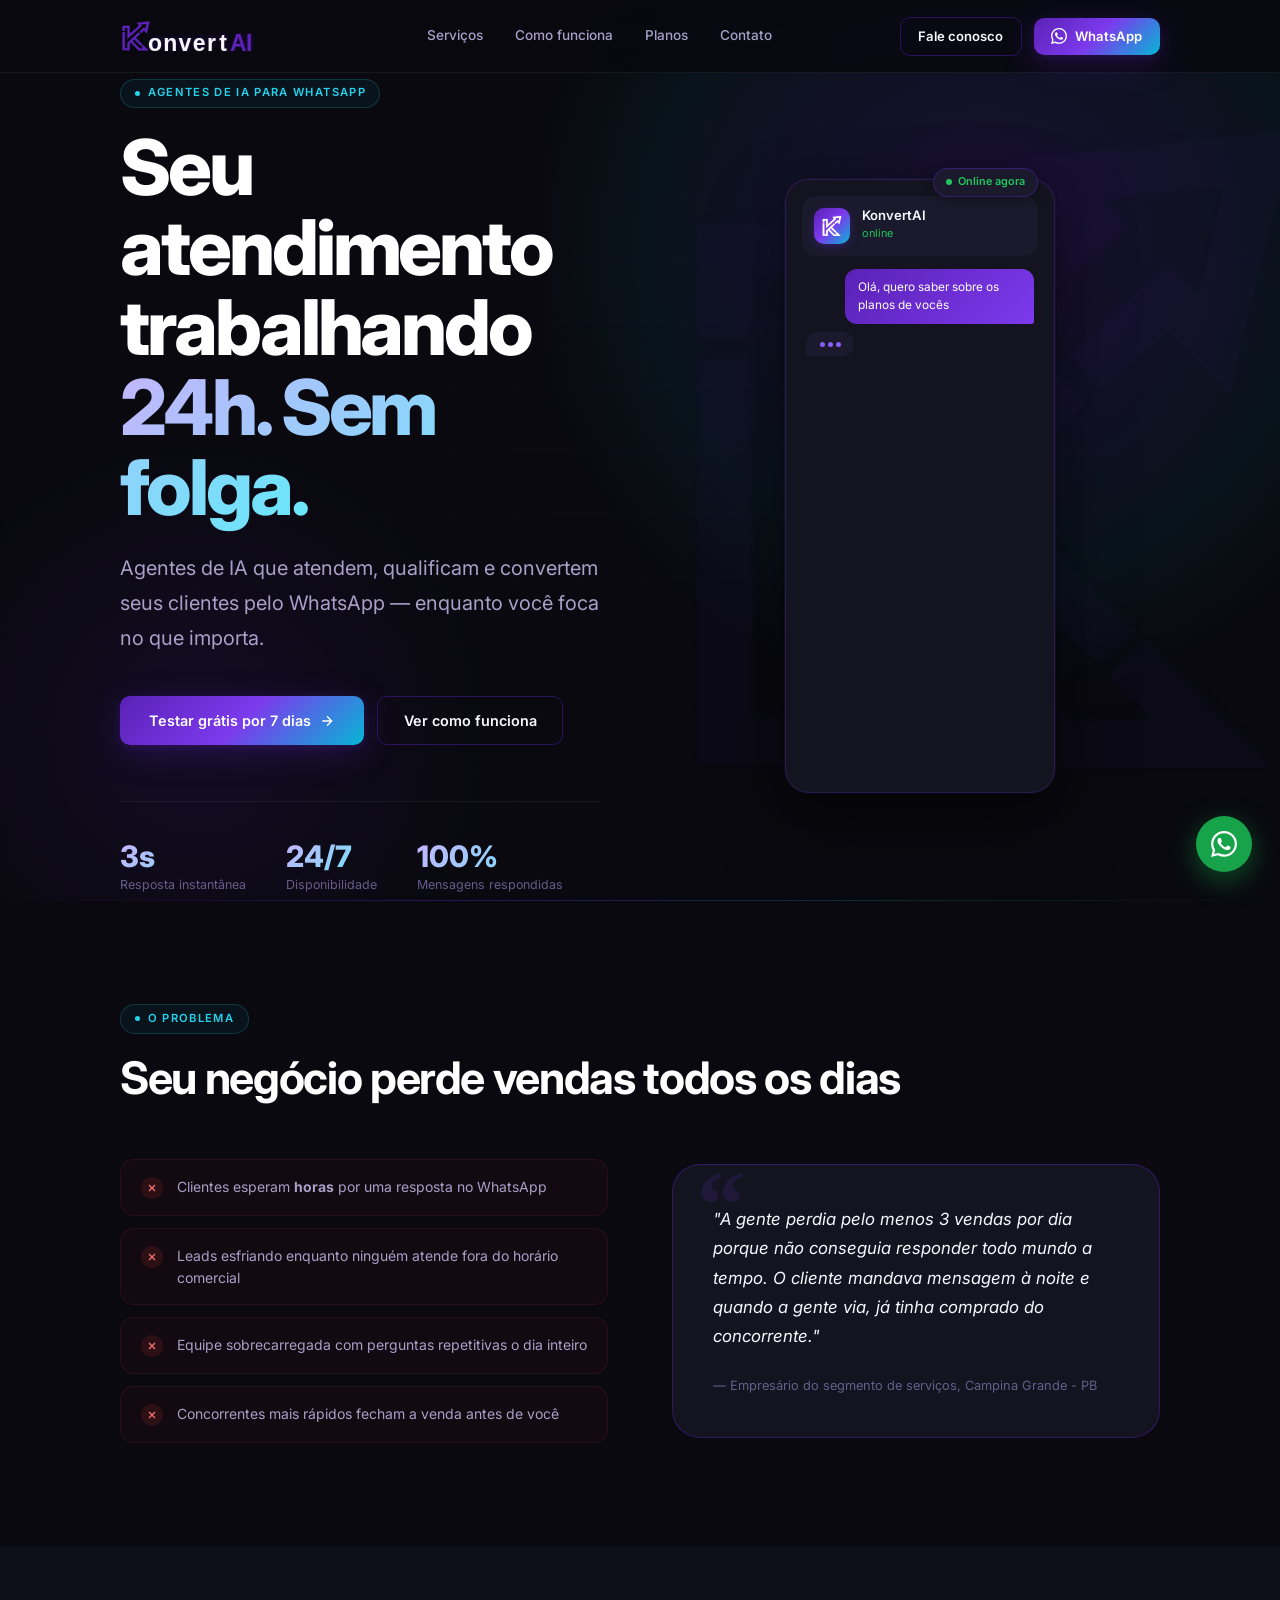
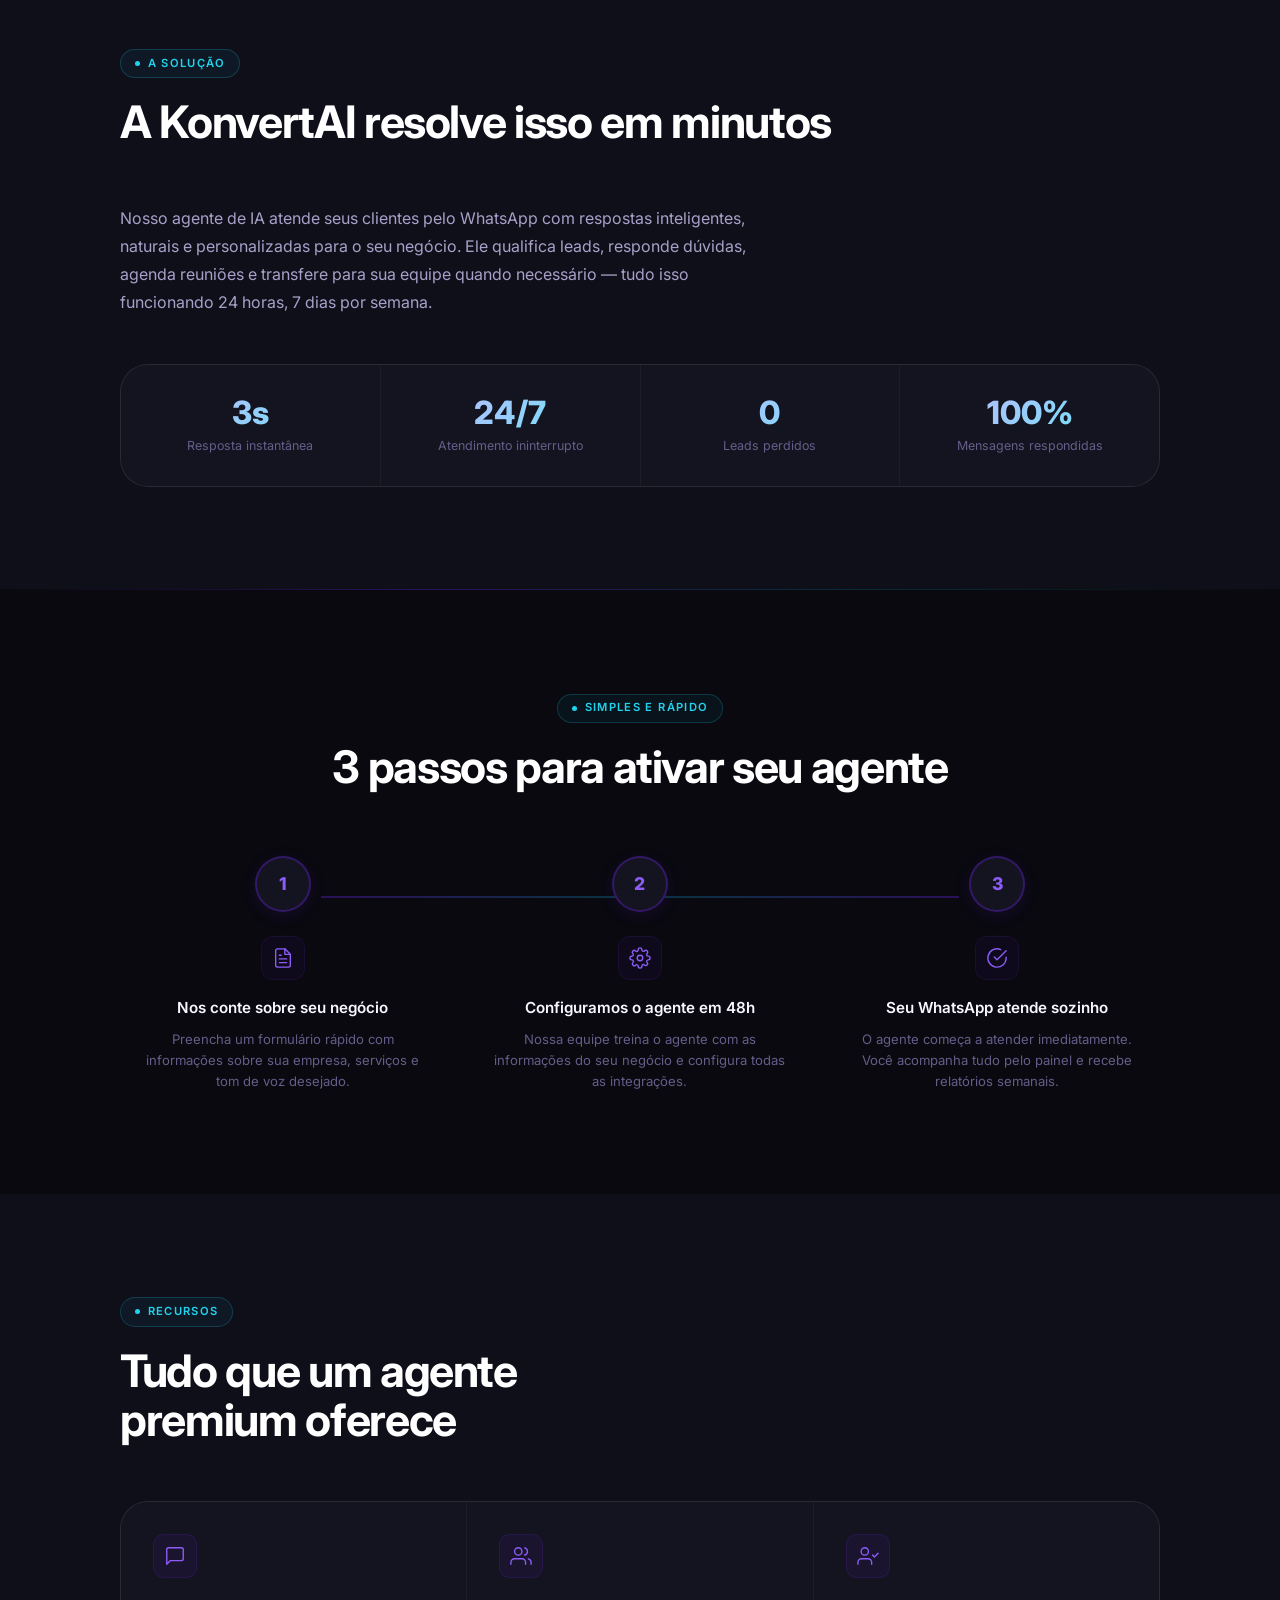
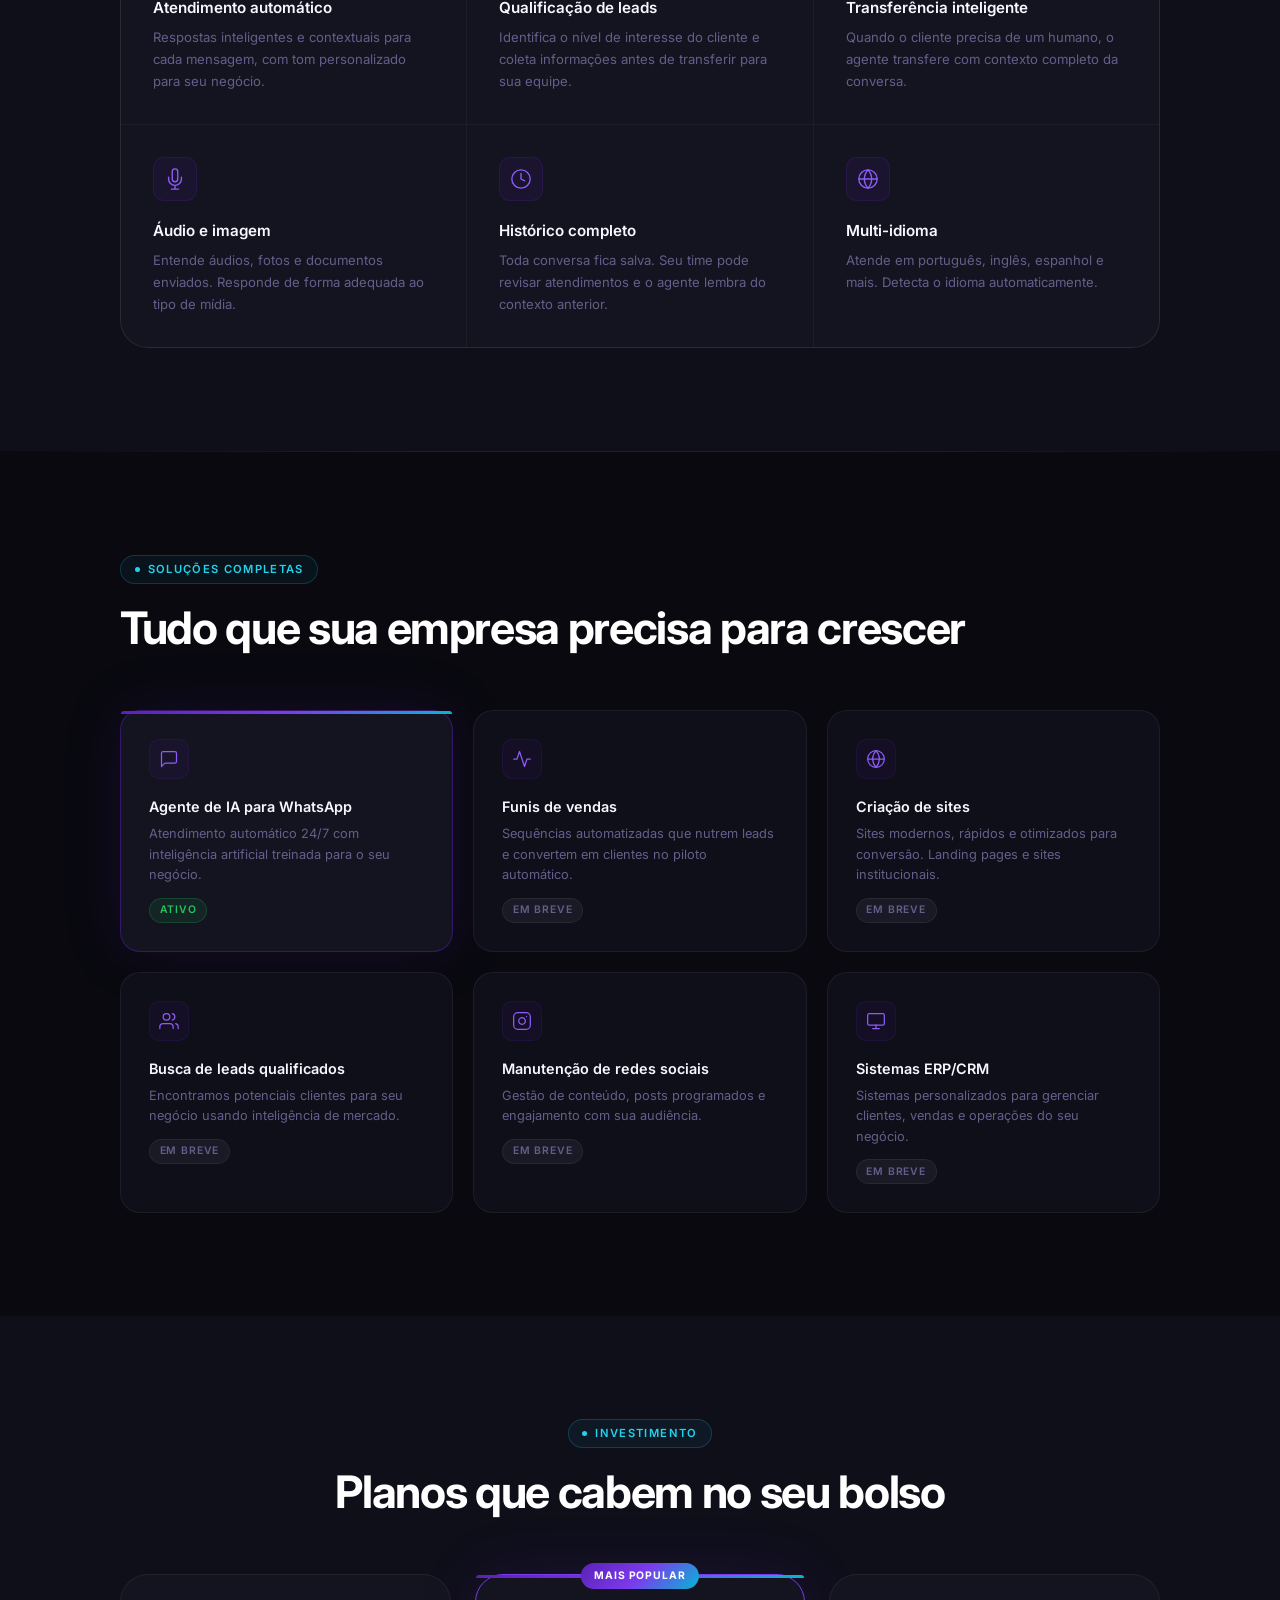
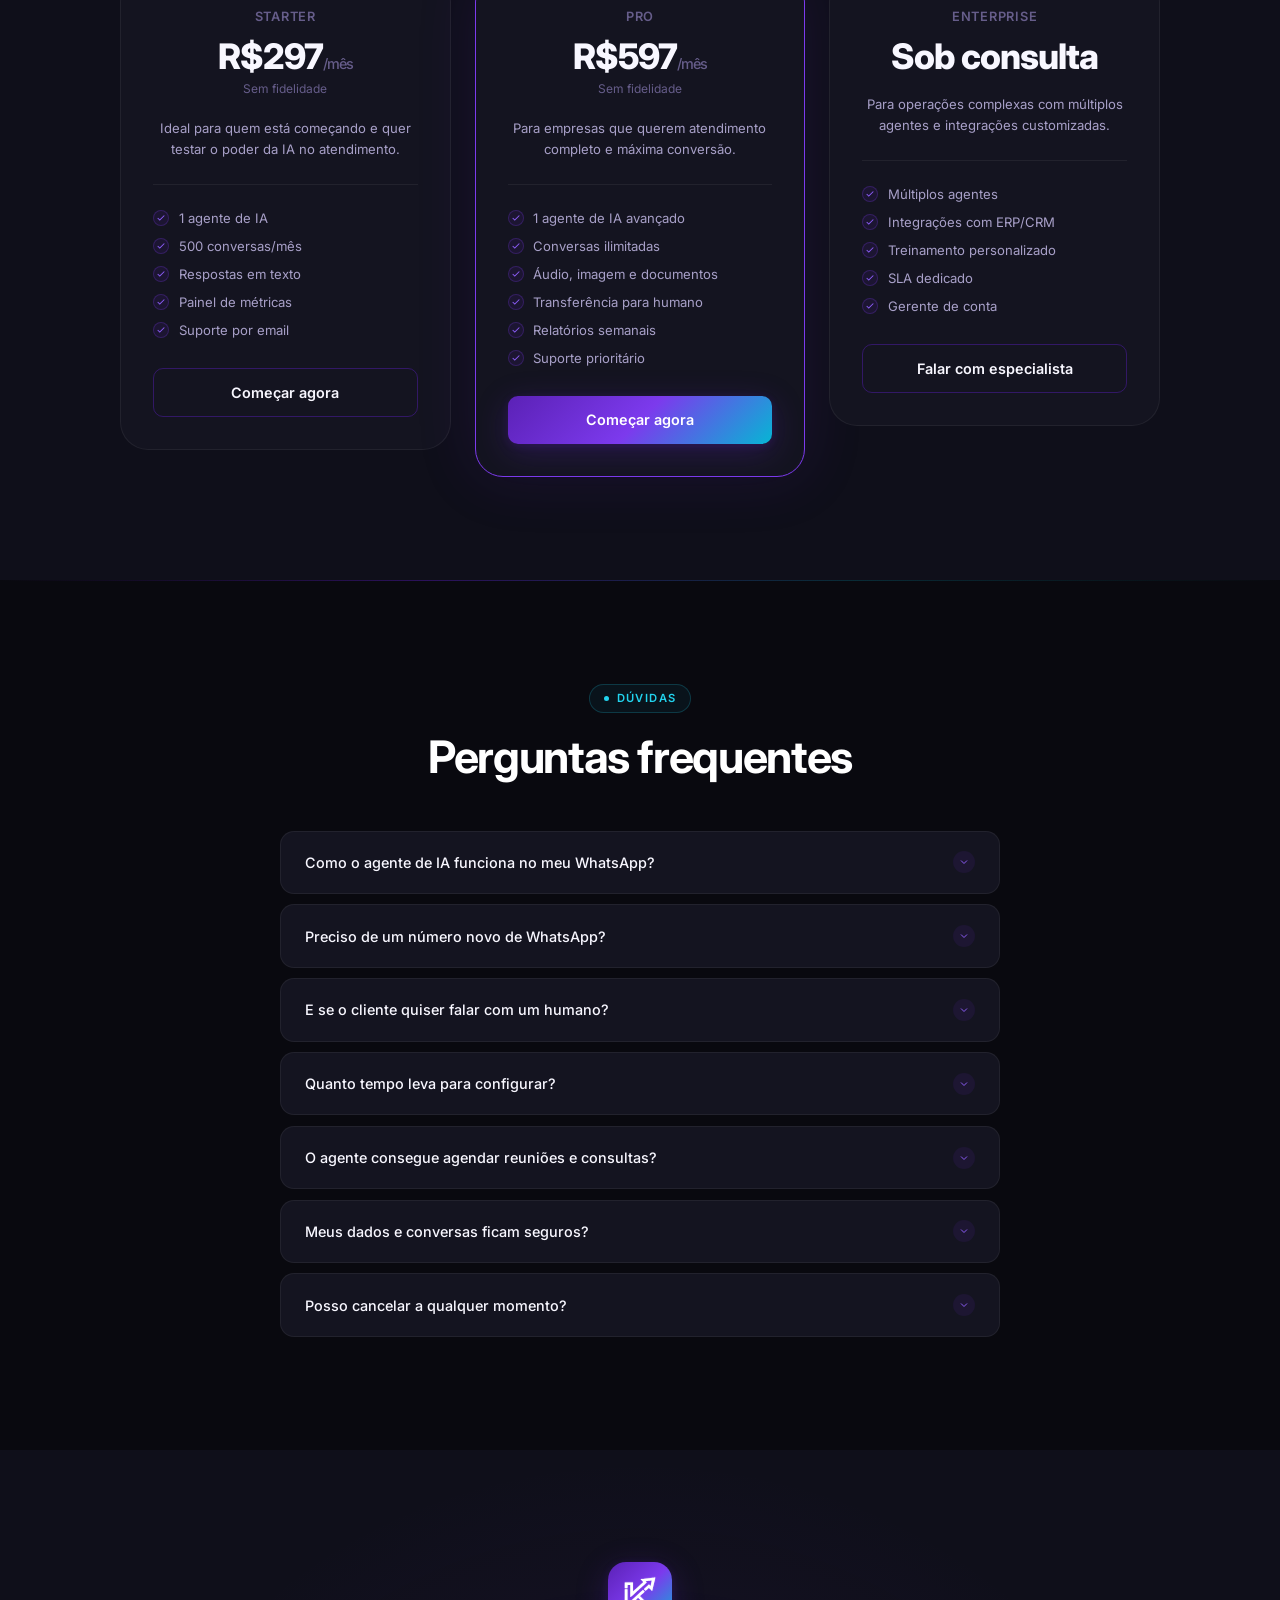
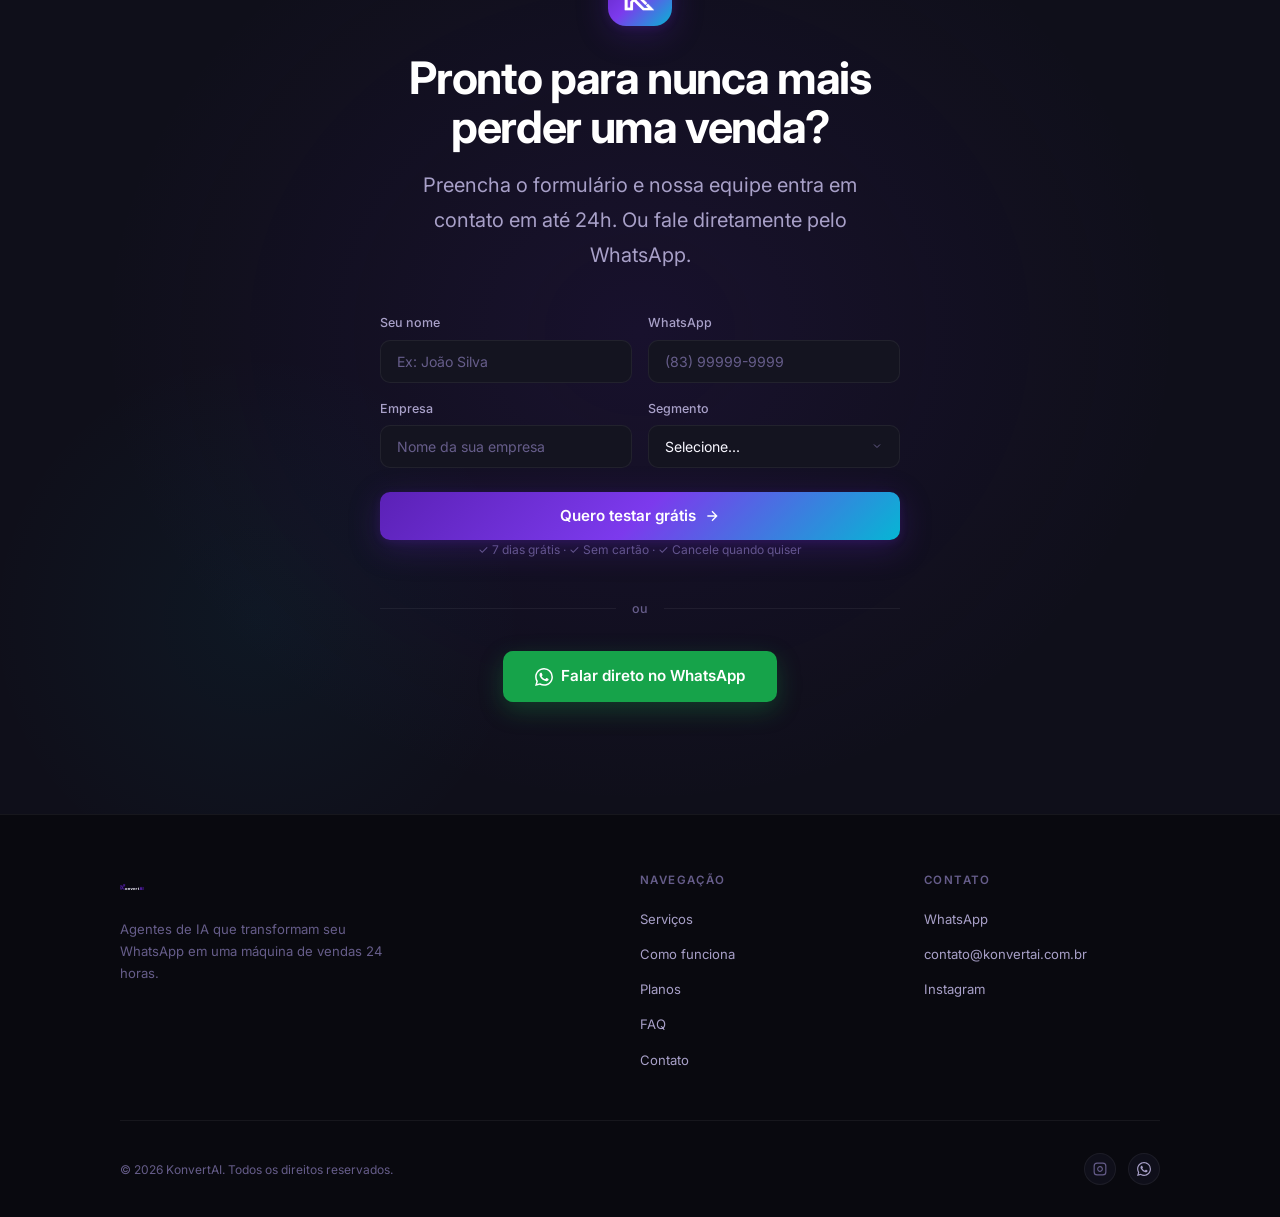
==== commit 59f4b519: "Site KonvertAI completo - landing page + brand assets" ====
--- a/index.html
+++ b/index.html
@@ -1,505 +1,742 @@
 <!DOCTYPE html>
 <html lang="pt-BR">
 <head>
-<meta charset="UTF-8">
-<meta name="viewport" content="width=device-width, initial-scale=1.0">
-<meta name="description" content="KonvertAI — Agentes de Inteligência Artificial para WhatsApp. Atendimento 24/7, agendamento automático e relatórios mensais para o seu negócio em Campina Grande.">
-<meta name="theme-color" content="#0D0D1A">
-<title>KonvertAI — Automação Inteligente para Negócios</title>
-<link rel="preconnect" href="https://fonts.googleapis.com">
-<link rel="preconnect" href="https://fonts.gstatic.com" crossorigin>
-<link href="https://fonts.googleapis.com/css2?family=Outfit:wght@300;400;500;600;700;800;900&family=DM+Sans:ital,opsz,wght@0,9..40,300;0,9..40,400;0,9..40,500;1,9..40,300&display=swap" rel="stylesheet">
-<style>
-:root{
-  --roxo:#4A00E0;--roxo-esc:#3500A8;--ciano:#00D2FF;--roxo-mid:#6B21E8;
-  --bg:#0D0D1A;--bg2:#13131F;--bg3:#1A1A2E;--bg4:#1E1E35;
-  --border:rgba(255,255,255,0.07);--border-v:rgba(74,0,224,0.3);
-  --texto:#F0EEFF;--texto2:#A89EC9;--texto3:#6B6492;--branco:#FFFFFF;
-  --r-sm:8px;--r-md:12px;--r-lg:20px;--r-xl:28px;
-  --sombra:0 20px 60px rgba(0,0,0,0.5);
-  --sombra-v:0 8px 32px rgba(74,0,224,0.25);
-  --trans:0.22s cubic-bezier(0.4,0,0.2,1);
-}
-*,*::before,*::after{box-sizing:border-box;margin:0;padding:0}
-html{scroll-behavior:smooth}
-body{font-family:'DM Sans',sans-serif;background:var(--bg);color:var(--texto);overflow-x:hidden;-webkit-font-smoothing:antialiased;line-height:1.6}
-.skip-nav{position:absolute;top:-100px;left:1rem;background:var(--roxo);color:#fff;padding:.5rem 1rem;border-radius:var(--r-sm);font-weight:600;text-decoration:none;z-index:9999;transition:top var(--trans)}
-.skip-nav:focus{top:1rem}
-body::before{content:'';position:fixed;inset:0;z-index:0;pointer-events:none;background-image:url("data:image/svg+xml,%3Csvg xmlns='http://www.w3.org/2000/svg' width='60' height='60'%3E%3Cpath d='M60 0v60M0 60h60' stroke='rgba(74,0,224,0.04)' stroke-width='1'/%3E%3C/svg%3E");opacity:1}
-h1,h2,h3,h4{font-family:'Outfit',sans-serif;line-height:1.08;letter-spacing:-.03em;color:var(--branco)}
-h1{font-size:clamp(2.6rem,6vw,5rem);font-weight:800}
-h2{font-size:clamp(1.9rem,3.5vw,3rem);font-weight:700}
-h3{font-size:1.1rem;font-weight:600}
-p{line-height:1.75}
-.tag{display:inline-flex;align-items:center;gap:.5rem;font-family:'DM Sans',sans-serif;font-size:.72rem;font-weight:600;letter-spacing:.14em;text-transform:uppercase;color:var(--ciano);padding:.35rem .9rem;border:1px solid rgba(0,210,255,0.25);border-radius:100px;background:rgba(0,210,255,0.05);margin-bottom:1.2rem}
-.tag::before{content:'';width:6px;height:6px;background:var(--ciano);border-radius:50%;animation:blink 1.8s ease-in-out infinite}
-@keyframes blink{0%,100%{opacity:1}50%{opacity:.2}}
-.container{max-width:1160px;margin:0 auto;padding:0 5vw}
-section{position:relative;z-index:1}
-.section-pad{padding:7rem 0}
-.section-pad-sm{padding:5rem 0}
-.divider{height:1px;background:linear-gradient(90deg,transparent,rgba(74,0,224,0.3),transparent)}
-.btn{display:inline-flex;align-items:center;gap:.5rem;font-family:'DM Sans',sans-serif;font-weight:600;font-size:.95rem;padding:.9rem 2rem;border-radius:var(--r-sm);text-decoration:none;border:none;cursor:pointer;transition:transform var(--trans),box-shadow var(--trans),background var(--trans);position:relative;overflow:hidden}
-.btn:focus-visible{outline:2px solid var(--ciano);outline-offset:3px}
-.btn-primary{background:var(--roxo);color:#fff;box-shadow:var(--sombra-v)}
-.btn-primary:hover{transform:translateY(-2px);box-shadow:0 12px 40px rgba(74,0,224,0.4)}
-.btn-ghost{background:transparent;color:var(--texto);border:1.5px solid var(--border-v)}
-.btn-ghost:hover{background:rgba(74,0,224,0.08);border-color:var(--roxo);transform:translateY(-2px)}
-.btn-wpp{background:#25D366;color:#fff;font-size:1rem;padding:1rem 2.2rem;box-shadow:0 8px 30px rgba(37,211,102,0.3)}
-.btn-wpp:hover{background:#1ebe5d;transform:translateY(-2px)}
-/* NAV */
-#nav{position:fixed;top:0;left:0;right:0;z-index:100;background:rgba(13,13,26,0.88);backdrop-filter:blur(20px);border-bottom:1px solid var(--border)}
-.nav-inner{display:flex;align-items:center;justify-content:space-between;height:68px;gap:2rem}
-.nav-logo img{height:36px;width:auto;display:block}
-.nav-links{display:flex;align-items:center;gap:2.2rem;list-style:none}
-.nav-links a{color:var(--texto2);text-decoration:none;font-size:.88rem;font-weight:500;transition:color var(--trans);position:relative}
-.nav-links a:hover{color:var(--branco)}
-.nav-cta{display:flex;align-items:center;gap:1rem}
-/* HERO */
-#hero{min-height:100vh;display:flex;align-items:center;padding:9rem 0 6rem;overflow:hidden}
-.hero-glow-1{position:absolute;top:-20%;right:-10%;width:70vw;max-width:900px;aspect-ratio:1;background:radial-gradient(circle at 60% 40%,rgba(74,0,224,0.18) 0%,rgba(0,210,255,0.06) 50%,transparent 70%);pointer-events:none;z-index:0;animation:breathe 8s ease-in-out infinite}
-.hero-glow-2{position:absolute;bottom:-10%;left:-5%;width:40vw;max-width:500px;aspect-ratio:1;background:radial-gradient(circle,rgba(74,0,224,0.1) 0%,transparent 70%);pointer-events:none;z-index:0;animation:breathe 10s ease-in-out infinite reverse}
-@keyframes breathe{0%,100%{transform:scale(1)}50%{transform:scale(1.06)}}
-.hero-grid{display:grid;grid-template-columns:1fr 1fr;align-items:center;gap:5rem;position:relative;z-index:1}
-.hero-content{max-width:600px}
-.hero-headline{margin-bottom:1.5rem}
-.hero-headline .line2{color:var(--roxo-mid)}
-.hero-sub{font-size:clamp(1rem,1.6vw,1.15rem);color:var(--texto2);max-width:500px;margin-bottom:2.5rem;font-weight:400;line-height:1.8}
-.hero-btns{display:flex;gap:1rem;flex-wrap:wrap;margin-bottom:3.5rem}
-.hero-stats{display:flex;gap:2.5rem;flex-wrap:wrap;padding-top:2.5rem;border-top:1px solid var(--border)}
-.stat{display:flex;flex-direction:column;gap:.2rem}
-.stat-num{font-family:'Outfit',sans-serif;font-size:1.9rem;font-weight:800;background:linear-gradient(135deg,var(--roxo-mid),var(--ciano));-webkit-background-clip:text;-webkit-text-fill-color:transparent;background-clip:text;line-height:1}
-.stat-label{font-size:.8rem;color:var(--texto3);line-height:1.4}
-/* PHONE MOCKUP */
-.hero-visual{position:relative;display:flex;align-items:center;justify-content:center}
-.phone-mockup{width:260px;background:var(--bg3);border:1px solid var(--border);border-radius:28px;padding:16px;box-shadow:var(--sombra),0 0 0 1px rgba(74,0,224,0.15);position:relative;z-index:2;animation:float 5s ease-in-out infinite}
-@keyframes float{0%,100%{transform:translateY(0)}50%{transform:translateY(-12px)}}
-.phone-header{display:flex;align-items:center;gap:10px;padding:10px 12px;background:var(--bg4);border-radius:16px;margin-bottom:12px}
-.phone-avatar{width:36px;height:36px;border-radius:50%;background:linear-gradient(135deg,var(--roxo),var(--ciano));display:flex;align-items:center;justify-content:center;font-family:'Outfit',sans-serif;font-size:.8rem;font-weight:700;color:#fff;flex-shrink:0}
-.phone-name{font-size:.82rem;font-weight:600;color:var(--texto)}
-.phone-status{font-size:.7rem;color:#25D366}
-.chat-bubbles{display:flex;flex-direction:column;gap:8px;padding:0 4px}
-.bubble{max-width:80%;padding:9px 13px;border-radius:14px;font-size:.78rem;line-height:1.5;color:var(--texto);opacity:0;transform:translateY(8px)}
-.bubble.show{opacity:1;transform:translateY(0);transition:all 0.4s ease}
-.bubble-in{background:var(--bg4);border-bottom-left-radius:4px;align-self:flex-start}
-.bubble-out{background:linear-gradient(135deg,var(--roxo),#6B21E8);border-bottom-right-radius:4px;align-self:flex-end;color:#fff}
-.bubble-time{font-size:.6rem;opacity:.55;margin-top:3px;text-align:right}
-.typing{display:flex;gap:4px;align-items:center;padding:10px 14px;background:var(--bg4);border-radius:14px 14px 14px 4px;align-self:flex-start;width:fit-content;opacity:0}
-.typing.show{opacity:1}
-.typing span{width:6px;height:6px;border-radius:50%;background:var(--roxo-mid);animation:dot 1.2s ease-in-out infinite}
-.typing span:nth-child(2){animation-delay:.2s}
-.typing span:nth-child(3){animation-delay:.4s}
-@keyframes dot{0%,100%{transform:translateY(0)}50%{transform:translateY(-4px)}}
-/* PROVA */
-#prova{background:var(--bg2);padding:2.5rem 0;border-top:1px solid var(--border);border-bottom:1px solid var(--border)}
-.prova-inner{display:flex;align-items:center;gap:3rem;flex-wrap:wrap}
-.prova-label{font-size:.8rem;color:var(--texto3);white-space:nowrap;font-weight:500;letter-spacing:.06em}
-.segmentos-bar{display:flex;flex-wrap:wrap;gap:.6rem}
-.seg-pill{font-size:.78rem;color:var(--texto2);border:1px solid var(--border);padding:.3rem .8rem;border-radius:100px;background:rgba(255,255,255,0.02)}
-/* PROBLEMA */
-.problema-grid{display:grid;grid-template-columns:1fr 1fr;gap:4rem;align-items:center;margin-top:3rem}
-.problema-list{display:flex;flex-direction:column;gap:1rem}
-.problema-item{display:flex;align-items:flex-start;gap:1rem;padding:1.2rem 1.4rem;background:rgba(255,50,50,0.04);border:1px solid rgba(255,50,50,0.1);border-radius:var(--r-md);transition:border-color var(--trans)}
-.problema-item:hover{background:rgba(255,50,50,0.07);border-color:rgba(255,50,50,0.2)}
-.problema-x{width:22px;height:22px;flex-shrink:0;margin-top:1px;background:rgba(255,80,80,0.12);border-radius:50%;display:flex;align-items:center;justify-content:center;color:#FF6B6B;font-size:.7rem;font-weight:700}
-.problema-item p{font-size:.9rem;color:var(--texto2);line-height:1.5}
-.problema-quote{background:var(--bg3);border:1px solid var(--border-v);border-radius:var(--r-lg);padding:2.5rem;position:relative;overflow:hidden}
-.problema-quote::before{content:'"';position:absolute;top:-10px;left:20px;font-family:'Outfit',sans-serif;font-size:8rem;color:rgba(74,0,224,0.12);line-height:1;pointer-events:none}
-.problema-quote blockquote{font-size:1.05rem;line-height:1.75;color:var(--texto);font-style:italic;margin-bottom:1.5rem;position:relative}
-.problema-quote cite{font-size:.82rem;color:var(--texto3);font-style:normal;display:block}
-/* COMO */
-#como{background:var(--bg2)}
-.steps-grid{display:grid;grid-template-columns:repeat(5,1fr);gap:0;margin-top:4rem;position:relative}
-.steps-grid::before{content:'';position:absolute;top:36px;left:10%;right:10%;height:1px;background:linear-gradient(90deg,transparent,var(--border-v),var(--border-v),transparent);z-index:0}
-.step{display:flex;flex-direction:column;align-items:center;text-align:center;padding:0 1rem;position:relative;z-index:1;transition:transform var(--trans)}
-.step:hover{transform:translateY(-4px)}
-.step-num{width:72px;height:72px;border-radius:50%;background:var(--bg3);border:1px solid var(--border-v);display:flex;align-items:center;justify-content:center;font-family:'Outfit',sans-serif;font-size:1.4rem;font-weight:800;color:var(--roxo-mid);margin-bottom:1.2rem;box-shadow:0 4px 20px rgba(74,0,224,0.15);transition:background var(--trans)}
-.step:hover .step-num{background:rgba(74,0,224,0.12);box-shadow:0 4px 30px rgba(74,0,224,0.3)}
-.step-icon{font-size:1.4rem;margin-bottom:.6rem}
-.step h3{font-size:.9rem;margin-bottom:.5rem}
-.step p{font-size:.8rem;color:var(--texto3);line-height:1.5}
-/* FEATURES */
-.features-header{max-width:600px;margin-bottom:4rem}
-.features-grid{display:grid;grid-template-columns:repeat(3,1fr);gap:1.2rem}
-.feature-card{background:var(--bg2);border:1px solid var(--border);border-radius:var(--r-lg);padding:2rem;transition:transform var(--trans),border-color var(--trans),box-shadow var(--trans);position:relative;overflow:hidden}
-.feature-card::before{content:'';position:absolute;top:0;left:0;right:0;height:2px;background:linear-gradient(90deg,var(--roxo),var(--ciano));opacity:0;transition:opacity var(--trans)}
-.feature-card:hover{transform:translateY(-5px);border-color:var(--border-v);box-shadow:0 20px 50px rgba(0,0,0,0.3)}
-.feature-card:hover::before{opacity:1}
-.feature-icon{width:48px;height:48px;border-radius:12px;background:rgba(74,0,224,0.1);border:1px solid rgba(74,0,224,0.2);display:flex;align-items:center;justify-content:center;font-size:1.3rem;margin-bottom:1.2rem}
-.feature-card h3{font-size:1rem;margin-bottom:.5rem}
-.feature-card p{font-size:.88rem;color:var(--texto3);line-height:1.65}
-.feature-card.destaque{grid-column:span 2;background:linear-gradient(135deg,rgba(74,0,224,0.12),rgba(0,210,255,0.05));border-color:var(--border-v);display:flex;gap:2rem;align-items:center}
-.feature-card.destaque .feature-icon{width:56px;height:56px;font-size:1.5rem;flex-shrink:0}
-/* PLANO */
-#plano{background:var(--bg2)}
-.plano-wrap{max-width:680px;margin:3.5rem auto 0;background:var(--bg3);border:1.5px solid var(--border-v);border-radius:var(--r-xl);overflow:hidden;box-shadow:0 0 80px rgba(74,0,224,0.1);position:relative}
-.plano-wrap::before{content:'';position:absolute;inset:0;background:linear-gradient(135deg,rgba(74,0,224,0.06) 0%,transparent 60%);pointer-events:none}
-.plano-badge-row{padding:1.8rem 2.5rem 0}
-.plano-badge{display:inline-flex;align-items:center;gap:.4rem;background:rgba(74,0,224,0.15);color:var(--ciano);border:1px solid rgba(0,210,255,0.2);font-size:.72rem;font-weight:700;letter-spacing:.1em;text-transform:uppercase;padding:.3rem .9rem;border-radius:100px}
-.plano-top{padding:1.5rem 2.5rem 2rem;border-bottom:1px solid var(--border)}
-.plano-top h3{font-size:1.5rem;margin-bottom:.4rem}
-.plano-top p{font-size:.9rem;color:var(--texto2)}
-.plano-price{padding:1.8rem 2.5rem;border-bottom:1px solid var(--border);display:flex;align-items:flex-end;gap:1.5rem;flex-wrap:wrap}
-.price-item{display:flex;flex-direction:column;gap:.2rem}
-.price-item label{font-size:.78rem;color:var(--texto3)}
-.price-val{font-family:'Outfit',sans-serif;font-size:2.4rem;font-weight:800;background:linear-gradient(135deg,var(--branco),var(--roxo-mid));-webkit-background-clip:text;-webkit-text-fill-color:transparent;background-clip:text;line-height:1}
-.price-val.accent{background:linear-gradient(135deg,var(--roxo-mid),var(--ciano));-webkit-background-clip:text;-webkit-text-fill-color:transparent;background-clip:text}
-.price-period{font-size:.85rem;color:var(--texto3)}
-.plano-items{padding:2rem 2.5rem;display:grid;grid-template-columns:1fr 1fr;gap:.9rem;border-bottom:1px solid var(--border)}
-.plano-item{display:flex;align-items:flex-start;gap:.7rem;font-size:.9rem;color:var(--texto)}
-.plano-check{width:18px;height:18px;flex-shrink:0;margin-top:2px;background:rgba(74,0,224,0.15);border-radius:50%;display:flex;align-items:center;justify-content:center;color:var(--ciano);font-size:.65rem}
-.plano-cta{padding:2rem 2.5rem;display:flex;align-items:center;justify-content:space-between;flex-wrap:wrap;gap:1rem}
-.plano-nota{font-size:.78rem;color:var(--texto3);line-height:1.5}
-/* LGPD */
-.lgpd-grid{display:grid;grid-template-columns:1fr 2fr;gap:4rem;align-items:center;margin-top:3rem}
-.lgpd-icon-wrap{width:120px;height:120px;background:rgba(74,0,224,0.08);border:1px solid var(--border-v);border-radius:30px;display:flex;align-items:center;justify-content:center;font-size:3rem}
-.lgpd-list{display:grid;grid-template-columns:1fr 1fr;gap:1rem;list-style:none}
-.lgpd-list li{display:flex;align-items:flex-start;gap:.8rem;font-size:.9rem;color:var(--texto2)}
-.lgpd-list li::before{content:'›';color:var(--ciano);font-size:1rem;flex-shrink:0;margin-top:-1px}
-/* FAQ */
-#faq{background:var(--bg2)}
-.faq-list{max-width:760px;margin:3rem auto 0}
-details{border:1px solid var(--border);border-radius:var(--r-md);overflow:hidden;margin-bottom:.8rem;transition:border-color var(--trans)}
-details[open]{border-color:var(--border-v)}
-summary{display:flex;align-items:center;justify-content:space-between;padding:1.3rem 1.6rem;font-size:.95rem;font-weight:500;color:var(--texto);cursor:pointer;list-style:none;gap:1rem;background:var(--bg3);transition:background var(--trans)}
-summary::-webkit-details-marker{display:none}
-summary:hover{background:var(--bg4)}
-.faq-arrow{width:20px;height:20px;flex-shrink:0;border-radius:50%;background:rgba(74,0,224,0.12);display:flex;align-items:center;justify-content:center;color:var(--roxo-mid);font-size:.7rem;transition:transform var(--trans)}
-details[open] .faq-arrow{transform:rotate(180deg)}
-.faq-body{padding:0 1.6rem 1.4rem;font-size:.9rem;color:var(--texto2);line-height:1.75;background:var(--bg3)}
-/* CTA FINAL */
-#cta-final{background:var(--bg);text-align:center;padding:8rem 0}
-.cta-inner{max-width:680px;margin:0 auto}
-#cta-final h2{font-size:clamp(2rem,4vw,3.2rem);margin-bottom:1.2rem}
-#cta-final p{color:var(--texto2);font-size:1.05rem;margin-bottom:2.5rem;max-width:520px;margin-left:auto;margin-right:auto}
-.cta-btns{display:flex;gap:1rem;justify-content:center;flex-wrap:wrap}
-.cta-contact{margin-top:2rem;font-size:.85rem;color:var(--texto3)}
-.cta-contact a{color:var(--roxo-mid);text-decoration:none;transition:color var(--trans)}
-.cta-contact a:hover{color:var(--ciano)}
-/* FOOTER */
-footer{background:var(--bg2);border-top:1px solid var(--border);padding:3rem 0 2rem}
-.footer-grid{display:grid;grid-template-columns:2fr 1fr 1fr;gap:3rem;margin-bottom:3rem}
-.footer-brand img{height:32px;width:auto;margin-bottom:1rem}
-.footer-brand p{font-size:.85rem;color:var(--texto3);max-width:280px;line-height:1.6}
-.footer-col h4{font-size:.78rem;font-weight:600;letter-spacing:.1em;text-transform:uppercase;color:var(--texto3);margin-bottom:1rem}
-.footer-col ul{list-style:none;display:flex;flex-direction:column;gap:.6rem}
-.footer-col a{font-size:.85rem;color:var(--texto2);text-decoration:none;transition:color var(--trans)}
-.footer-col a:hover{color:var(--branco)}
-.footer-bottom{padding-top:2rem;border-top:1px solid var(--border);display:flex;align-items:center;justify-content:space-between;flex-wrap:wrap;gap:1rem;font-size:.8rem;color:var(--texto3)}
-/* WPP FLOAT */
-.wpp-float{position:fixed;bottom:2rem;right:2rem;z-index:90;width:58px;height:58px;border-radius:50%;background:#25D366;display:flex;align-items:center;justify-content:center;box-shadow:0 8px 30px rgba(37,211,102,0.5);text-decoration:none;transition:transform var(--trans);animation:wppPulse 3s ease-in-out infinite}
-.wpp-float:hover{transform:scale(1.1)}
-@keyframes wppPulse{0%,100%{box-shadow:0 8px 30px rgba(37,211,102,.5),0 0 0 0 rgba(37,211,102,0)}50%{box-shadow:0 8px 30px rgba(37,211,102,.5),0 0 0 10px rgba(37,211,102,0)}}
-.wpp-float svg{width:28px;height:28px;fill:#fff}
-/* REVEAL */
-.reveal{opacity:0;transform:translateY(32px);transition:opacity .65s ease,transform .65s ease}
-.reveal.up{opacity:1;transform:none}
-/* RESPONSIVE */
-@media(max-width:900px){
-  .hero-grid{grid-template-columns:1fr}
-  .hero-visual{display:none}
-  .steps-grid{grid-template-columns:1fr 1fr;gap:2rem}
-  .steps-grid::before{display:none}
-  .features-grid{grid-template-columns:1fr 1fr}
-  .feature-card.destaque{grid-column:span 2}
-  .problema-grid{grid-template-columns:1fr}
-  .lgpd-grid{grid-template-columns:1fr}
-  .footer-grid{grid-template-columns:1fr 1fr}
-  .plano-items{grid-template-columns:1fr}
-}
-@media(max-width:640px){
-  .nav-links{display:none}
-  .nav-cta .btn-ghost{display:none}
-  .steps-grid{grid-template-columns:1fr}
-  .features-grid{grid-template-columns:1fr}
-  .feature-card.destaque{grid-column:span 1;flex-direction:column}
-  .footer-grid{grid-template-columns:1fr}
-  .hero-stats{gap:1.5rem}
-  .plano-price{flex-direction:column;gap:1rem}
-  .plano-cta{flex-direction:column}
-  .lgpd-list{grid-template-columns:1fr}
-}
-:focus-visible{outline:2px solid var(--roxo-mid);outline-offset:3px;border-radius:4px}
-@media(prefers-reduced-motion:reduce){*,*::before,*::after{animation-duration:.01ms!important;transition-duration:.01ms!important}}
-</style>
+  <meta charset="UTF-8">
+  <meta name="viewport" content="width=device-width, initial-scale=1.0">
+  <meta name="description" content="KonvertAI — Agentes de IA para WhatsApp que atendem, qualificam e convertem seus clientes 24h por dia. Automação inteligente para empresas.">
+  <meta name="theme-color" content="#09090F">
+
+  <!-- Open Graph -->
+  <meta property="og:title" content="KonvertAI — Agentes de IA para WhatsApp | Atendimento 24h">
+  <meta property="og:description" content="Agentes de IA que atendem, qualificam e convertem seus clientes pelo WhatsApp — enquanto você foca no que importa.">
+  <meta property="og:type" content="website">
+  <meta property="og:url" content="https://konvertai.com.br">
+  <meta property="og:locale" content="pt_BR">
+
+  <!-- Twitter Card -->
+  <meta name="twitter:card" content="summary_large_image">
+  <meta name="twitter:title" content="KonvertAI — Agentes de IA para WhatsApp">
+  <meta name="twitter:description" content="Atendimento automático 24h pelo WhatsApp com inteligência artificial.">
+
+  <title>KonvertAI — Agentes de IA para WhatsApp | Atendimento Automático 24h</title>
+
+  <!-- Canonical -->
+  <link rel="canonical" href="https://konvertai.com.br/">
+
+  <!-- Favicon -->
+  <link rel="icon" type="image/svg+xml" href="assets/favicon.svg">
+  <link rel="apple-touch-icon" href="assets/k-icon.svg">
+
+  <!-- Structured Data -->
+  <script type="application/ld+json">
+  {
+    "@context": "https://schema.org",
+    "@type": "Organization",
+    "name": "KonvertAI",
+    "url": "https://konvertai.com.br",
+    "logo": "https://konvertai.com.br/assets/k-icon.svg",
+    "description": "Agentes de IA para WhatsApp que atendem, qualificam e convertem seus clientes 24h por dia.",
+    "address": {
+      "@type": "PostalAddress",
+      "addressLocality": "Campina Grande",
+      "addressRegion": "PB",
+      "addressCountry": "BR"
+    },
+    "contactPoint": {
+      "@type": "ContactPoint",
+      "contactType": "sales",
+      "availableLanguage": "Portuguese"
+    },
+    "sameAs": [
+      "https://instagram.com/konvertai"
+    ]
+  }
+  </script>
+  <script type="application/ld+json">
+  {
+    "@context": "https://schema.org",
+    "@type": "LocalBusiness",
+    "name": "KonvertAI",
+    "description": "Agência de automação com IA. Agentes inteligentes para WhatsApp que atendem 24/7.",
+    "url": "https://konvertai.com.br",
+    "address": {
+      "@type": "PostalAddress",
+      "addressLocality": "Campina Grande",
+      "addressRegion": "PB",
+      "addressCountry": "BR"
+    },
+    "priceRange": "$$",
+    "openingHoursSpecification": {
+      "@type": "OpeningHoursSpecification",
+      "dayOfWeek": ["Monday","Tuesday","Wednesday","Thursday","Friday","Saturday","Sunday"],
+      "opens": "00:00",
+      "closes": "23:59"
+    }
+  }
+  </script>
+
+  <!-- Fonts -->
+  <link rel="preconnect" href="https://fonts.googleapis.com">
+  <link rel="preconnect" href="https://fonts.gstatic.com" crossorigin>
+  <link href="https://fonts.googleapis.com/css2?family=Inter:wght@400;500;600;700;800&display=swap" rel="stylesheet">
+
+  <!-- Styles -->
+  <link rel="stylesheet" href="css/tokens.css">
+  <link rel="stylesheet" href="css/reset.css">
+  <link rel="stylesheet" href="css/layout.css">
+  <link rel="stylesheet" href="css/typography.css">
+  <link rel="stylesheet" href="css/buttons.css">
+  <link rel="stylesheet" href="css/nav.css">
+  <link rel="stylesheet" href="css/hero.css">
+  <link rel="stylesheet" href="css/sections.css">
+  <link rel="stylesheet" href="css/features.css">
+  <link rel="stylesheet" href="css/planos.css">
+  <link rel="stylesheet" href="css/utilities.css">
+  <link rel="stylesheet" href="css/animations.css">
+  <link rel="stylesheet" href="css/form.css">
+  <link rel="stylesheet" href="css/responsive.css">
 </head>
 <body>
-
-<a href="#main" class="skip-nav">Pular para o conteúdo</a>
-
-<header>
+  <!-- Skip navigation -->
+  <a href="#main" class="skip">Pular para o conteúdo</a>
+
+  <!-- ═══════════════════════════════════════
+       NAVBAR
+  ═══════════════════════════════════════ -->
   <nav id="nav" aria-label="Navegação principal">
-    <div class="container">
-      <div class="nav-inner">
-        <a href="#" class="nav-logo" aria-label="KonvertAI — página inicial">
-          <img src="[data-uri]" alt="KonvertAI" width="160" height="40">
+    <div class="wrap nav-wrap">
+      <!-- Logo -->
+      <a href="/" class="nav-brand" aria-label="KonvertAI - Página inicial">
+        <img src="assets/logo-dark.svg" alt="KonvertAI" class="nav-logo" height="32">
+      </a>
+
+      <!-- Links desktop -->
+      <div class="nav-links">
+        <a href="#servicos">Serviços</a>
+        <a href="#como">Como funciona</a>
+        <a href="#planos">Planos</a>
+        <a href="#contato">Contato</a>
+      </div>
+
+      <!-- Actions -->
+      <div class="nav-actions">
+        <a href="#contato" class="btn btn-outline btn-sm" data-open-form>Fale conosco</a>
+        <a href="https://wa.me/5583999999999?text=Ol%C3%A1%2C%20quero%20saber%20mais%20sobre%20o%20agente%20de%20IA" class="btn btn-brand btn-sm" target="_blank" rel="noopener noreferrer">
+          <svg width="16" height="16" viewBox="0 0 24 24" fill="currentColor" aria-hidden="true">
+            <path d="M17.472 14.382c-.297-.149-1.758-.867-2.03-.967-.273-.099-.471-.148-.67.15-.197.297-.767.966-.94 1.164-.173.199-.347.223-.644.075-.297-.15-1.255-.463-2.39-1.475-.883-.788-1.48-1.761-1.653-2.059-.173-.297-.018-.458.13-.606.134-.133.298-.347.446-.52.149-.174.198-.298.298-.497.099-.198.05-.371-.025-.52-.075-.149-.669-1.612-.916-2.207-.242-.579-.487-.5-.669-.51-.173-.008-.371-.01-.57-.01-.198 0-.52.074-.792.372-.272.297-1.04 1.016-1.04 2.479 0 1.462 1.065 2.875 1.213 3.074.149.198 2.096 3.2 5.077 4.487.709.306 1.262.489 1.694.625.712.227 1.36.195 1.871.118.571-.085 1.758-.719 2.006-1.413.248-.694.248-1.289.173-1.413-.074-.124-.272-.198-.57-.347m-5.421 7.403h-.004a9.87 9.87 0 01-5.031-1.378l-.361-.214-3.741.982.998-3.648-.235-.374a9.86 9.86 0 01-1.51-5.26c.001-5.45 4.436-9.884 9.888-9.884 2.64 0 5.122 1.03 6.988 2.898a9.825 9.825 0 012.893 6.994c-.003 5.45-4.437 9.884-9.885 9.884m8.413-18.297A11.815 11.815 0 0012.05 0C5.495 0 .16 5.335.157 11.892c0 2.096.547 4.142 1.588 5.945L.057 24l6.305-1.654a11.882 11.882 0 005.683 1.448h.005c6.554 0 11.89-5.335 11.893-11.893a11.821 11.821 0 00-3.48-8.413z"/>
+          </svg>
+          WhatsApp
         </a>
-        <ul class="nav-links" role="list">
-          <li><a href="#como">Como funciona</a></li>
-          <li><a href="#funcionalidades">Funcionalidades</a></li>
-          <li><a href="#plano">Plano</a></li>
-          <li><a href="#faq">FAQ</a></li>
-        </ul>
-        <div class="nav-cta">
-          <a href="#plano" class="btn btn-ghost">Ver plano</a>
-          <a href="https://wa.me/5583998920606?text=Ol%C3%A1!%20Vi%20o%20site%20da%20KonvertAI%20e%20gostaria%20de%20saber%20mais." class="btn btn-primary" target="_blank" rel="noopener noreferrer">Fale conosco</a>
-        </div>
-      </div>
+      </div>
+
+      <!-- Hamburger mobile -->
+      <button class="nav-toggle" aria-label="Abrir menu" aria-expanded="false">
+        <span></span>
+        <span></span>
+        <span></span>
+      </button>
+    </div>
+
+    <!-- Mobile menu -->
+    <div class="nav-mobile" aria-label="Menu mobile">
+      <a href="#servicos">Serviços</a>
+      <a href="#como">Como funciona</a>
+      <a href="#planos">Planos</a>
+      <a href="#contato">Contato</a>
+      <a href="https://wa.me/5583999999999?text=Ol%C3%A1%2C%20quero%20saber%20mais%20sobre%20o%20agente%20de%20IA" class="btn btn-wpp" target="_blank" rel="noopener noreferrer">
+        Falar no WhatsApp
+      </a>
     </div>
   </nav>
-</header>
-
-<main id="main">
-
-<section id="hero" aria-labelledby="hero-heading">
-  <div class="hero-glow-1" aria-hidden="true"></div>
-  <div class="hero-glow-2" aria-hidden="true"></div>
-  <div class="container">
-    <div class="hero-grid">
-      <div class="hero-content">
-        <div class="tag">IA para WhatsApp · Campina Grande – PB</div>
-        <div class="hero-headline">
-          <h1 id="hero-heading">Seu negócio<br><span class="line2">convertendo</span><br>24h por dia</h1>
-        </div>
-        <p class="hero-sub">Agentes de Inteligência Artificial que atendem, agendam e vendem pelo WhatsApp — enquanto você foca no que realmente importa.</p>
-        <div class="hero-btns">
-          <a href="https://wa.me/5583998920606?text=Ol%C3%A1!%20Quero%20um%20agente%20de%20IA%20para%20meu%20neg%C3%B3cio." class="btn btn-primary" target="_blank" rel="noopener noreferrer">✦ Quero um agente</a>
-          <a href="#como" class="btn btn-ghost">Como funciona →</a>
-        </div>
-        <div class="hero-stats">
-          <div class="stat"><span class="stat-num">24/7</span><span class="stat-label">Atendimento<br>ininterrupto</span></div>
-          <div class="stat"><span class="stat-num">−70%</span><span class="stat-label">Mensagens<br>manuais</span></div>
-          <div class="stat"><span class="stat-num">30d</span><span class="stat-label">Para entrar<br>no ar</span></div>
-          <div class="stat"><span class="stat-num">R$250</span><span class="stat-label">Mensalidade<br>plano piloto</span></div>
-        </div>
-      </div>
-      <div class="hero-visual" aria-hidden="true">
-        <div class="phone-mockup">
-          <div class="phone-header">
-            <div class="phone-avatar">K</div>
-            <div><div class="phone-name">KonvertAI · Atendente</div><div class="phone-status">● Online agora</div></div>
-          </div>
-          <div class="chat-bubbles" id="chat">
-            <div class="bubble bubble-in">Oi! Gostaria de agendar uma consulta 😊</div>
-            <div class="bubble bubble-out">Olá! Com prazer. Qual especialidade você precisa?</div>
-            <div class="bubble bubble-in">Podologia</div>
-            <div class="bubble bubble-out">Temos horários disponíveis:<br>📅 Ter 24/06 às 14h<br>📅 Qui 26/06 às 10h<br>Qual prefere?<div class="bubble-time">agora ✓✓</div></div>
-            <div class="typing"><span></span><span></span><span></span></div>
-          </div>
+
+  <!-- ═══════════════════════════════════════
+       HERO
+  ═══════════════════════════════════════ -->
+  <main id="main">
+    <section id="hero">
+      <!-- Background elements -->
+      <div class="hero-orb-1" aria-hidden="true"></div>
+      <div class="hero-orb-2" aria-hidden="true"></div>
+      <div class="hero-grid-bg" aria-hidden="true"></div>
+
+      <!-- K watermark -->
+      <img src="assets/k-icon.svg" class="hero-watermark" alt="" aria-hidden="true">
+
+      <div class="wrap hero-inner">
+        <!-- Copy -->
+        <div class="hero-copy">
+          <span class="eyebrow">Agentes de IA para WhatsApp</span>
+
+          <h1 class="display hero-title">
+            Seu atendimento trabalhando <span class="hi">24h. Sem folga.</span>
+          </h1>
+
+          <p class="subheading hero-sub">
+            Agentes de IA que atendem, qualificam e convertem seus clientes pelo WhatsApp — enquanto você foca no que importa.
+          </p>
+
+          <div class="hero-ctas">
+            <a href="https://wa.me/5583999999999?text=Ol%C3%A1%2C%20quero%20testar%20o%20agente%20de%20IA%20por%207%20dias" class="btn btn-brand" target="_blank" rel="noopener noreferrer">
+              Testar grátis por 7 dias
+              <svg width="16" height="16" viewBox="0 0 24 24" fill="none" stroke="currentColor" stroke-width="2" aria-hidden="true">
+                <path d="M5 12h14M12 5l7 7-7 7"/>
+              </svg>
+            </a>
+            <a href="#como" class="btn btn-outline">
+              Ver como funciona
+            </a>
+          </div>
+
+          <!-- Stats -->
+          <div class="hero-meta">
+            <div>
+              <div class="hero-stat-num">3s</div>
+              <div class="hero-stat-label">Resposta instantânea</div>
+            </div>
+            <div>
+              <div class="hero-stat-num">24/7</div>
+              <div class="hero-stat-label">Disponibilidade</div>
+            </div>
+            <div>
+              <div class="hero-stat-num">100%</div>
+              <div class="hero-stat-label">Mensagens respondidas</div>
+            </div>
+          </div>
+        </div>
+
+        <!-- WhatsApp mockup -->
+        <div class="hero-visual" aria-hidden="true">
+          <div class="mockup">
+            <div class="mockup-status">Online agora</div>
+
+            <div class="mockup-header">
+              <div class="mockup-avatar">
+                <img src="assets/k-icon.svg" alt="" width="22" height="22" style="filter: brightness(0) invert(1);">
+              </div>
+              <div>
+                <div class="mockup-name">KonvertAI</div>
+                <div class="mockup-online">online</div>
+              </div>
+            </div>
+
+            <div class="chat">
+              <div class="msg out">Olá, quero saber sobre os planos de vocês</div>
+              <div class="typing-ind">
+                <span></span><span></span><span></span>
+              </div>
+              <div class="msg in">Olá! 👋 Que bom ter você aqui! Temos planos a partir de R$297/mês. Qual o segmento da sua empresa?</div>
+              <div class="msg out">Tenho uma clínica odontológica</div>
+              <div class="msg in">Perfeito! Temos vários clientes no segmento de saúde. Posso agendar uma demonstração gratuita para você?</div>
+              <div class="msg out">Sim, por favor!</div>
+              <div class="msg in">Ótimo! 🎉 Me passa seu melhor horário e eu já reservo. Pode ser amanhã às 10h?</div>
+            </div>
+          </div>
+        </div>
+      </div>
+    </section>
+
+    <!-- ═══════════════════════════════════════
+         PROBLEMAS
+    ═══════════════════════════════════════ -->
+    <div class="hr"></div>
+
+    <section id="problemas" class="section">
+      <div class="wrap">
+        <span class="eyebrow r">O problema</span>
+        <h2 class="heading r">Seu negócio perde vendas todos os dias</h2>
+
+        <div class="problemas-layout">
+          <div class="problemas-items">
+            <div class="p-item r">
+              <div class="p-icon">
+                <svg viewBox="0 0 24 24"><path d="M18 6L6 18M6 6l12 12"/></svg>
+              </div>
+              <p>Clientes esperam <strong>horas</strong> por uma resposta no WhatsApp</p>
+            </div>
+            <div class="p-item r">
+              <div class="p-icon">
+                <svg viewBox="0 0 24 24"><path d="M18 6L6 18M6 6l12 12"/></svg>
+              </div>
+              <p>Leads esfriando enquanto ninguém atende fora do horário comercial</p>
+            </div>
+            <div class="p-item r">
+              <div class="p-icon">
+                <svg viewBox="0 0 24 24"><path d="M18 6L6 18M6 6l12 12"/></svg>
+              </div>
+              <p>Equipe sobrecarregada com perguntas repetitivas o dia inteiro</p>
+            </div>
+            <div class="p-item r">
+              <div class="p-icon">
+                <svg viewBox="0 0 24 24"><path d="M18 6L6 18M6 6l12 12"/></svg>
+              </div>
+              <p>Concorrentes mais rápidos fecham a venda antes de você</p>
+            </div>
+          </div>
+
+          <div class="quote-card r">
+            <blockquote>
+              "A gente perdia pelo menos 3 vendas por dia porque não conseguia responder todo mundo a tempo. O cliente mandava mensagem à noite e quando a gente via, já tinha comprado do concorrente."
+            </blockquote>
+            <cite>— Empresário do segmento de serviços, Campina Grande - PB</cite>
+          </div>
+        </div>
+      </div>
+    </section>
+
+    <!-- ═══════════════════════════════════════
+         SOLUÇÃO
+    ═══════════════════════════════════════ -->
+    <section id="solucao" class="section">
+      <div class="wrap">
+        <span class="eyebrow r">A solução</span>
+        <h2 class="heading r">A KonvertAI resolve isso em minutos</h2>
+
+        <div class="solucao-layout">
+          <div class="solucao-desc r">
+            <p>
+              Nosso agente de IA atende seus clientes pelo WhatsApp com respostas inteligentes, naturais e personalizadas para o seu negócio. Ele qualifica leads, responde dúvidas, agenda reuniões e transfere para sua equipe quando necessário — tudo isso funcionando 24 horas, 7 dias por semana.
+            </p>
+          </div>
+
+          <div class="metricas r">
+            <div class="metrica">
+              <div class="metrica-valor">3s</div>
+              <div class="metrica-label">Resposta instantânea</div>
+            </div>
+            <div class="metrica">
+              <div class="metrica-valor">24/7</div>
+              <div class="metrica-label">Atendimento ininterrupto</div>
+            </div>
+            <div class="metrica">
+              <div class="metrica-valor">0</div>
+              <div class="metrica-label">Leads perdidos</div>
+            </div>
+            <div class="metrica">
+              <div class="metrica-valor">100%</div>
+              <div class="metrica-label">Mensagens respondidas</div>
+            </div>
+          </div>
+        </div>
+      </div>
+    </section>
+
+    <!-- ═══════════════════════════════════════
+         COMO FUNCIONA
+    ═══════════════════════════════════════ -->
+    <div class="hr"></div>
+
+    <section id="como" class="section">
+      <div class="wrap text-center">
+        <span class="eyebrow r">Simples e rápido</span>
+        <h2 class="heading r">3 passos para ativar seu agente</h2>
+
+        <div class="steps">
+          <div class="step r">
+            <div class="step-num">1</div>
+            <div class="step-icon">
+              <svg viewBox="0 0 24 24" stroke-linecap="round" stroke-linejoin="round">
+                <path d="M14 2H6a2 2 0 00-2 2v16a2 2 0 002 2h12a2 2 0 002-2V8z"/>
+                <polyline points="14 2 14 8 20 8"/>
+                <line x1="16" y1="13" x2="8" y2="13"/>
+                <line x1="16" y1="17" x2="8" y2="17"/>
+                <polyline points="10 9 9 9 8 9"/>
+              </svg>
+            </div>
+            <h3>Nos conte sobre seu negócio</h3>
+            <p>Preencha um formulário rápido com informações sobre sua empresa, serviços e tom de voz desejado.</p>
+          </div>
+
+          <div class="step r">
+            <div class="step-num">2</div>
+            <div class="step-icon">
+              <svg viewBox="0 0 24 24" stroke-linecap="round" stroke-linejoin="round">
+                <circle cx="12" cy="12" r="3"/>
+                <path d="M19.4 15a1.65 1.65 0 00.33 1.82l.06.06a2 2 0 010 2.83 2 2 0 01-2.83 0l-.06-.06a1.65 1.65 0 00-1.82-.33 1.65 1.65 0 00-1 1.51V21a2 2 0 01-4 0v-.09a1.65 1.65 0 00-1.08-1.51 1.65 1.65 0 00-1.82.33l-.06.06a2 2 0 01-2.83-2.83l.06-.06a1.65 1.65 0 00.33-1.82 1.65 1.65 0 00-1.51-1H3a2 2 0 010-4h.09a1.65 1.65 0 001.51-1.08 1.65 1.65 0 00-.33-1.82l-.06-.06a2 2 0 012.83-2.83l.06.06a1.65 1.65 0 001.82.33H9a1.65 1.65 0 001-1.51V3a2 2 0 014 0v.09a1.65 1.65 0 001.08 1.51 1.65 1.65 0 001.82-.33l.06-.06a2 2 0 012.83 2.83l-.06.06a1.65 1.65 0 00-.33 1.82V9a1.65 1.65 0 001.51 1H21a2 2 0 010 4h-.09a1.65 1.65 0 00-1.51 1.08z"/>
+              </svg>
+            </div>
+            <h3>Configuramos o agente em 48h</h3>
+            <p>Nossa equipe treina o agente com as informações do seu negócio e configura todas as integrações.</p>
+          </div>
+
+          <div class="step r">
+            <div class="step-num">3</div>
+            <div class="step-icon">
+              <svg viewBox="0 0 24 24" stroke-linecap="round" stroke-linejoin="round">
+                <path d="M22 11.08V12a10 10 0 11-5.93-9.14"/>
+                <polyline points="22 4 12 14.01 9 11.01"/>
+              </svg>
+            </div>
+            <h3>Seu WhatsApp atende sozinho</h3>
+            <p>O agente começa a atender imediatamente. Você acompanha tudo pelo painel e recebe relatórios semanais.</p>
+          </div>
+        </div>
+      </div>
+    </section>
+  </main>
+
+  <!-- ═══════════════════════════════════════
+       FEATURES
+  ═══════════════════════════════════════ -->
+  <section id="features" class="section">
+    <div class="wrap">
+      <div class="features-head">
+        <span class="eyebrow r">Recursos</span>
+        <h2 class="heading r">Tudo que um agente premium oferece</h2>
+      </div>
+
+      <div class="grid-features r">
+        <div class="fcard">
+          <div class="fcard-ico">
+            <svg viewBox="0 0 24 24"><path d="M21 15a2 2 0 01-2 2H7l-4 4V5a2 2 0 012-2h14a2 2 0 012 2z"/></svg>
+          </div>
+          <h3>Atendimento automático</h3>
+          <p>Respostas inteligentes e contextuais para cada mensagem, com tom personalizado para seu negócio.</p>
+        </div>
+        <div class="fcard">
+          <div class="fcard-ico">
+            <svg viewBox="0 0 24 24"><path d="M17 21v-2a4 4 0 00-4-4H5a4 4 0 00-4 4v2"/><circle cx="9" cy="7" r="4"/><path d="M23 21v-2a4 4 0 00-3-3.87M16 3.13a4 4 0 010 7.75"/></svg>
+          </div>
+          <h3>Qualificação de leads</h3>
+          <p>Identifica o nível de interesse do cliente e coleta informações antes de transferir para sua equipe.</p>
+        </div>
+        <div class="fcard">
+          <div class="fcard-ico">
+            <svg viewBox="0 0 24 24"><path d="M16 21v-2a4 4 0 00-4-4H5a4 4 0 00-4 4v2"/><circle cx="8.5" cy="7" r="4"/><polyline points="17 11 19 13 23 9"/></svg>
+          </div>
+          <h3>Transferência inteligente</h3>
+          <p>Quando o cliente precisa de um humano, o agente transfere com contexto completo da conversa.</p>
+        </div>
+        <div class="fcard">
+          <div class="fcard-ico">
+            <svg viewBox="0 0 24 24"><path d="M12 1a3 3 0 00-3 3v8a3 3 0 006 0V4a3 3 0 00-3-3z"/><path d="M19 10v2a7 7 0 01-14 0v-2M12 19v4M8 23h8"/></svg>
+          </div>
+          <h3>Áudio e imagem</h3>
+          <p>Entende áudios, fotos e documentos enviados. Responde de forma adequada ao tipo de mídia.</p>
+        </div>
+        <div class="fcard">
+          <div class="fcard-ico">
+            <svg viewBox="0 0 24 24"><circle cx="12" cy="12" r="10"/><polyline points="12 6 12 12 16 14"/></svg>
+          </div>
+          <h3>Histórico completo</h3>
+          <p>Toda conversa fica salva. Seu time pode revisar atendimentos e o agente lembra do contexto anterior.</p>
+        </div>
+        <div class="fcard">
+          <div class="fcard-ico">
+            <svg viewBox="0 0 24 24"><circle cx="12" cy="12" r="10"/><line x1="2" y1="12" x2="22" y2="12"/><path d="M12 2a15.3 15.3 0 014 10 15.3 15.3 0 01-4 10 15.3 15.3 0 01-4-10 15.3 15.3 0 014-10z"/></svg>
+          </div>
+          <h3>Multi-idioma</h3>
+          <p>Atende em português, inglês, espanhol e mais. Detecta o idioma automaticamente.</p>
         </div>
       </div>
     </div>
-  </div>
-</section>
-
-<section id="prova" aria-label="Segmentos atendidos">
-  <div class="container">
-    <div class="prova-inner">
-      <span class="prova-label">Ideal para</span>
-      <div class="segmentos-bar">
-        <span class="seg-pill">🏥 Clínicas</span><span class="seg-pill">💆 Estética</span><span class="seg-pill">🍕 Delivery</span><span class="seg-pill">🏋️ Academias</span><span class="seg-pill">🏘️ Imobiliárias</span><span class="seg-pill">⚖️ Advocacia</span><span class="seg-pill">🛒 E-commerce</span><span class="seg-pill">🎓 Cursos</span><span class="seg-pill">🔧 Serviços</span>
+  </section>
+
+  <!-- ═══════════════════════════════════════
+       SERVIÇOS
+  ═══════════════════════════════════════ -->
+  <div class="hr"></div>
+
+  <section id="servicos" class="section">
+    <div class="wrap">
+      <span class="eyebrow r">Soluções completas</span>
+      <h2 class="heading r">Tudo que sua empresa precisa para crescer</h2>
+
+      <div class="servicos-grid">
+        <div class="scard destaque r">
+          <div class="scard-ico">
+            <svg viewBox="0 0 24 24"><path d="M21 15a2 2 0 01-2 2H7l-4 4V5a2 2 0 012-2h14a2 2 0 012 2z"/></svg>
+          </div>
+          <h3>Agente de IA para WhatsApp</h3>
+          <p>Atendimento automático 24/7 com inteligência artificial treinada para o seu negócio.</p>
+          <span class="scard-badge ativo">Ativo</span>
+        </div>
+        <div class="scard r">
+          <div class="scard-ico">
+            <svg viewBox="0 0 24 24"><polyline points="22 12 18 12 15 21 9 3 6 12 2 12"/></svg>
+          </div>
+          <h3>Funis de vendas</h3>
+          <p>Sequências automatizadas que nutrem leads e convertem em clientes no piloto automático.</p>
+          <span class="scard-badge breve">Em breve</span>
+        </div>
+        <div class="scard r">
+          <div class="scard-ico">
+            <svg viewBox="0 0 24 24"><circle cx="12" cy="12" r="10"/><line x1="2" y1="12" x2="22" y2="12"/><path d="M12 2a15.3 15.3 0 014 10 15.3 15.3 0 01-4 10 15.3 15.3 0 01-4-10 15.3 15.3 0 014-10z"/></svg>
+          </div>
+          <h3>Criação de sites</h3>
+          <p>Sites modernos, rápidos e otimizados para conversão. Landing pages e sites institucionais.</p>
+          <span class="scard-badge breve">Em breve</span>
+        </div>
+        <div class="scard r">
+          <div class="scard-ico">
+            <svg viewBox="0 0 24 24"><path d="M17 21v-2a4 4 0 00-4-4H5a4 4 0 00-4 4v2"/><circle cx="9" cy="7" r="4"/><path d="M23 21v-2a4 4 0 00-3-3.87M16 3.13a4 4 0 010 7.75"/></svg>
+          </div>
+          <h3>Busca de leads qualificados</h3>
+          <p>Encontramos potenciais clientes para seu negócio usando inteligência de mercado.</p>
+          <span class="scard-badge breve">Em breve</span>
+        </div>
+        <div class="scard r">
+          <div class="scard-ico">
+            <svg viewBox="0 0 24 24"><rect x="2" y="2" width="20" height="20" rx="5" ry="5"/><path d="M16 11.37A4 4 0 1112.63 8 4 4 0 0116 11.37z"/><line x1="17.5" y1="6.5" x2="17.51" y2="6.5"/></svg>
+          </div>
+          <h3>Manutenção de redes sociais</h3>
+          <p>Gestão de conteúdo, posts programados e engajamento com sua audiência.</p>
+          <span class="scard-badge breve">Em breve</span>
+        </div>
+        <div class="scard r">
+          <div class="scard-ico">
+            <svg viewBox="0 0 24 24"><rect x="2" y="3" width="20" height="14" rx="2" ry="2"/><line x1="8" y1="21" x2="16" y2="21"/><line x1="12" y1="17" x2="12" y2="21"/></svg>
+          </div>
+          <h3>Sistemas ERP/CRM</h3>
+          <p>Sistemas personalizados para gerenciar clientes, vendas e operações do seu negócio.</p>
+          <span class="scard-badge breve">Em breve</span>
+        </div>
       </div>
     </div>
-  </div>
-</section>
-
-<div class="divider"></div>
-
-<section id="problema" class="section-pad" aria-labelledby="problema-heading">
-  <div class="container">
-    <div class="reveal"><div class="tag">O problema</div><h2 id="problema-heading">Mensagens sem resposta<br>custam clientes</h2></div>
-    <div class="problema-grid">
-      <div class="problema-list reveal">
-        <div class="problema-item"><div class="problema-x">✕</div><p>Mensagens fora do horário ficam sem resposta — o cliente vai embora</p></div>
-        <div class="problema-item"><div class="problema-x">✕</div><p>Recepcionista sobrecarregada respondendo as mesmas perguntas todo dia</p></div>
-        <div class="problema-item"><div class="problema-x">✕</div><p>Pacientes que faltam por não receberem lembrete automático</p></div>
-        <div class="problema-item"><div class="problema-x">✕</div><p>Impossível saber quantas vendas foram perdidas por lentidão no atendimento</p></div>
-        <div class="problema-item"><div class="problema-x">✕</div><p>Sem dados: volume de contatos e satisfação dos clientes desconhecidos</p></div>
-      </div>
-      <div class="reveal">
-        <figure class="problema-quote">
-          <blockquote>"Toda semana perco pelo menos 3 agendamentos porque as mensagens chegam depois das 18h e ninguém consegue responder a tempo."</blockquote>
-          <figcaption><cite>— Dono de clínica em Campina Grande</cite></figcaption>
-        </figure>
+  </section>
+
+  <!-- ═══════════════════════════════════════
+       PLANOS
+  ═══════════════════════════════════════ -->
+  <section id="planos" class="section">
+    <div class="wrap text-center">
+      <span class="eyebrow r">Investimento</span>
+      <h2 class="heading r">Planos que cabem no seu bolso</h2>
+
+      <div class="planos-grid">
+        <!-- Starter -->
+        <div class="plano-card r">
+          <div class="plano-nome">Starter</div>
+          <div class="plano-preco">
+            <div class="plano-valor">R$297<span>/mês</span></div>
+            <div class="plano-periodo">Sem fidelidade</div>
+          </div>
+          <div class="plano-desc">Ideal para quem está começando e quer testar o poder da IA no atendimento.</div>
+          <div class="plano-items">
+            <div class="plano-item"><div class="plano-check"><svg viewBox="0 0 24 24"><polyline points="20 6 9 17 4 12"/></svg></div>1 agente de IA</div>
+            <div class="plano-item"><div class="plano-check"><svg viewBox="0 0 24 24"><polyline points="20 6 9 17 4 12"/></svg></div>500 conversas/mês</div>
+            <div class="plano-item"><div class="plano-check"><svg viewBox="0 0 24 24"><polyline points="20 6 9 17 4 12"/></svg></div>Respostas em texto</div>
+            <div class="plano-item"><div class="plano-check"><svg viewBox="0 0 24 24"><polyline points="20 6 9 17 4 12"/></svg></div>Painel de métricas</div>
+            <div class="plano-item"><div class="plano-check"><svg viewBox="0 0 24 24"><polyline points="20 6 9 17 4 12"/></svg></div>Suporte por email</div>
+          </div>
+          <a href="https://wa.me/5583999999999?text=Quero%20o%20plano%20Starter" class="btn btn-outline plano-cta" target="_blank" rel="noopener noreferrer">Começar agora</a>
+        </div>
+
+        <!-- Pro -->
+        <div class="plano-card popular r">
+          <div class="plano-popular-badge">Mais popular</div>
+          <div class="plano-nome">Pro</div>
+          <div class="plano-preco">
+            <div class="plano-valor">R$597<span>/mês</span></div>
+            <div class="plano-periodo">Sem fidelidade</div>
+          </div>
+          <div class="plano-desc">Para empresas que querem atendimento completo e máxima conversão.</div>
+          <div class="plano-items">
+            <div class="plano-item"><div class="plano-check"><svg viewBox="0 0 24 24"><polyline points="20 6 9 17 4 12"/></svg></div>1 agente de IA avançado</div>
+            <div class="plano-item"><div class="plano-check"><svg viewBox="0 0 24 24"><polyline points="20 6 9 17 4 12"/></svg></div>Conversas ilimitadas</div>
+            <div class="plano-item"><div class="plano-check"><svg viewBox="0 0 24 24"><polyline points="20 6 9 17 4 12"/></svg></div>Áudio, imagem e documentos</div>
+            <div class="plano-item"><div class="plano-check"><svg viewBox="0 0 24 24"><polyline points="20 6 9 17 4 12"/></svg></div>Transferência para humano</div>
+            <div class="plano-item"><div class="plano-check"><svg viewBox="0 0 24 24"><polyline points="20 6 9 17 4 12"/></svg></div>Relatórios semanais</div>
+            <div class="plano-item"><div class="plano-check"><svg viewBox="0 0 24 24"><polyline points="20 6 9 17 4 12"/></svg></div>Suporte prioritário</div>
+          </div>
+          <a href="https://wa.me/5583999999999?text=Quero%20o%20plano%20Pro" class="btn btn-brand plano-cta" target="_blank" rel="noopener noreferrer">Começar agora</a>
+        </div>
+
+        <!-- Enterprise -->
+        <div class="plano-card r">
+          <div class="plano-nome">Enterprise</div>
+          <div class="plano-preco">
+            <div class="plano-valor">Sob consulta</div>
+          </div>
+          <div class="plano-desc">Para operações complexas com múltiplos agentes e integrações customizadas.</div>
+          <div class="plano-items">
+            <div class="plano-item"><div class="plano-check"><svg viewBox="0 0 24 24"><polyline points="20 6 9 17 4 12"/></svg></div>Múltiplos agentes</div>
+            <div class="plano-item"><div class="plano-check"><svg viewBox="0 0 24 24"><polyline points="20 6 9 17 4 12"/></svg></div>Integrações com ERP/CRM</div>
+            <div class="plano-item"><div class="plano-check"><svg viewBox="0 0 24 24"><polyline points="20 6 9 17 4 12"/></svg></div>Treinamento personalizado</div>
+            <div class="plano-item"><div class="plano-check"><svg viewBox="0 0 24 24"><polyline points="20 6 9 17 4 12"/></svg></div>SLA dedicado</div>
+            <div class="plano-item"><div class="plano-check"><svg viewBox="0 0 24 24"><polyline points="20 6 9 17 4 12"/></svg></div>Gerente de conta</div>
+          </div>
+          <a href="https://wa.me/5583999999999?text=Quero%20saber%20sobre%20o%20plano%20Enterprise" class="btn btn-outline plano-cta" target="_blank" rel="noopener noreferrer">Falar com especialista</a>
+        </div>
       </div>
     </div>
-  </div>
-</section>
-
-<div class="divider"></div>
-
-<section id="como" class="section-pad" aria-labelledby="como-heading">
-  <div class="container">
-    <div class="reveal" style="text-align:center;max-width:560px;margin:0 auto"><div class="tag">Como funciona</div><h2 id="como-heading">Do contato do cliente<br>à resposta — automático</h2></div>
-    <div class="steps-grid">
-      <div class="step reveal"><div class="step-num">01</div><div class="step-icon">💬</div><h3>Cliente envia mensagem</h3><p>Texto, áudio ou foto — qualquer formato do WhatsApp</p></div>
-      <div class="step reveal"><div class="step-num">02</div><div class="step-icon">🧠</div><h3>IA processa</h3><p>Entende a intenção e consulta a base de conhecimento do negócio</p></div>
-      <div class="step reveal"><div class="step-num">03</div><div class="step-icon">⚡</div><h3>Responde em segundos</h3><p>Informações, preços, disponibilidade — sem intervenção humana</p></div>
-      <div class="step reveal"><div class="step-num">04</div><div class="step-icon">🔀</div><h3>Transfere se necessário</h3><p>Casos complexos vão para sua equipe com histórico completo</p></div>
-      <div class="step reveal"><div class="step-num">05</div><div class="step-icon">📊</div><h3>Gera relatório</h3><p>Indicadores mensais de atendimento, conversão e satisfação</p></div>
+  </section>
+
+  <!-- ═══════════════════════════════════════
+       FAQ
+  ═══════════════════════════════════════ -->
+  <div class="hr"></div>
+
+  <section id="faq" class="section">
+    <div class="wrap text-center">
+      <span class="eyebrow r">Dúvidas</span>
+      <h2 class="heading r">Perguntas frequentes</h2>
+
+      <div class="faq-wrap">
+        <details class="faq-item r">
+          <summary>Como o agente de IA funciona no meu WhatsApp?<span class="faq-icon"><svg viewBox="0 0 24 24"><polyline points="6 9 12 15 18 9"/></svg></span></summary>
+          <div class="faq-body">O agente se conecta ao seu número de WhatsApp Business através de uma integração oficial. Ele lê as mensagens recebidas, processa com inteligência artificial e responde automaticamente seguindo as regras e tom de voz do seu negócio.</div>
+        </details>
+        <details class="faq-item r">
+          <summary>Preciso de um número novo de WhatsApp?<span class="faq-icon"><svg viewBox="0 0 24 24"><polyline points="6 9 12 15 18 9"/></svg></span></summary>
+          <div class="faq-body">Não necessariamente. Podemos usar seu número atual de WhatsApp Business. Caso prefira, também podemos configurar com um número dedicado para o agente.</div>
+        </details>
+        <details class="faq-item r">
+          <summary>E se o cliente quiser falar com um humano?<span class="faq-icon"><svg viewBox="0 0 24 24"><polyline points="6 9 12 15 18 9"/></svg></span></summary>
+          <div class="faq-body">O agente identifica quando a conversa precisa de atendimento humano e transfere automaticamente, enviando todo o contexto da conversa para sua equipe. O cliente nunca fica sem resposta.</div>
+        </details>
+        <details class="faq-item r">
+          <summary>Quanto tempo leva para configurar?<span class="faq-icon"><svg viewBox="0 0 24 24"><polyline points="6 9 12 15 18 9"/></svg></span></summary>
+          <div class="faq-body">Em média 48 horas úteis. Você preenche um formulário com informações do seu negócio, nossa equipe configura o agente, e em 2 dias ele já está respondendo seus clientes.</div>
+        </details>
+        <details class="faq-item r">
+          <summary>O agente consegue agendar reuniões e consultas?<span class="faq-icon"><svg viewBox="0 0 24 24"><polyline points="6 9 12 15 18 9"/></svg></span></summary>
+          <div class="faq-body">Sim! O agente pode verificar disponibilidade e agendar compromissos diretamente na conversa, integrado com Google Calendar ou outros sistemas de agendamento.</div>
+        </details>
+        <details class="faq-item r">
+          <summary>Meus dados e conversas ficam seguros?<span class="faq-icon"><svg viewBox="0 0 24 24"><polyline points="6 9 12 15 18 9"/></svg></span></summary>
+          <div class="faq-body">Totalmente. Seguimos as normas da LGPD, utilizamos criptografia em todas as comunicações, e seus dados nunca são compartilhados com terceiros. Você tem controle total sobre as informações.</div>
+        </details>
+        <details class="faq-item r">
+          <summary>Posso cancelar a qualquer momento?<span class="faq-icon"><svg viewBox="0 0 24 24"><polyline points="6 9 12 15 18 9"/></svg></span></summary>
+          <div class="faq-body">Sim, não exigimos fidelidade. Você pode cancelar a qualquer momento sem multa. Acreditamos que a qualidade do serviço é o que mantém nossos clientes.</div>
+        </details>
+      </div>
     </div>
-  </div>
-</section>
-
-<div class="divider"></div>
-
-<section id="funcionalidades" class="section-pad" aria-labelledby="func-heading">
-  <div class="container">
-    <div class="features-header reveal"><div class="tag">Funcionalidades</div><h2 id="func-heading">Muito mais do que<br>um chatbot</h2><p style="color:var(--texto2);margin-top:.8rem;font-size:1rem">Um agente treinado com as informações reais do seu negócio, disponível 24h por dia.</p></div>
-    <div class="features-grid">
-      <article class="feature-card destaque reveal">
-        <div class="feature-icon">🤖</div>
-        <div><h3>Atendimento inteligente 24/7</h3><p>O agente aprende com as informações do seu negócio — serviços, preços, horários, políticas — e responde qualquer dúvida como um atendente treinado. Disponível a qualquer hora, inclusive feriados e fins de semana.</p></div>
-      </article>
-      <article class="feature-card reveal"><div class="feature-icon">📅</div><h3>Agendamento automático</h3><p>Consulta disponibilidade em tempo real, oferece horários e confirma o agendamento sem planilha ou intermediário.</p></article>
-      <article class="feature-card reveal"><div class="feature-icon">🔔</div><h3>Lembretes inteligentes</h3><p>Confirmação 24h antes e lembrete 1h antes. Reduz drasticamente o no-show.</p></article>
-      <article class="feature-card reveal"><div class="feature-icon">🎙️</div><h3>Entende áudio e imagem</h3><p>O cliente manda voz ou foto — o agente transcreve e responde naturalmente.</p></article>
-      <article class="feature-card reveal"><div class="feature-icon">👤</div><h3>Transferência para humano</h3><p>Detecta quando precisa de atendimento pessoal e faz a passagem com todo o histórico.</p></article>
-      <article class="feature-card reveal"><div class="feature-icon">📊</div><h3>Relatório mensal</h3><p>Atendimentos, agendamentos, horas economizadas e satisfação. Números reais todo mês.</p></article>
+  </section>
+
+  <!-- ═══════════════════════════════════════
+       CTA FINAL
+  ═══════════════════════════════════════ -->
+  <section id="contato">
+    <div class="cta-bg" aria-hidden="true"></div>
+    <div class="wrap cta-inner">
+      <div class="cta-icon">
+        <img src="assets/k-icon.svg" alt="" aria-hidden="true">
+      </div>
+      <h2 class="heading r">Pronto para nunca mais perder uma venda?</h2>
+      <p class="subheading mx-auto r">Preencha o formulário e nossa equipe entra em contato em até 24h. Ou fale diretamente pelo WhatsApp.</p>
+
+      <!-- Lead Form -->
+      <form id="lead-form" class="lead-form r" action="https://formspree.io/f/mykakjkj" method="POST">
+        <div class="form-row">
+          <div class="form-group">
+            <label for="form-nome">Seu nome</label>
+            <input type="text" id="form-nome" name="nome" placeholder="Ex: João Silva" required>
+          </div>
+          <div class="form-group">
+            <label for="form-whatsapp">WhatsApp</label>
+            <input type="tel" id="form-whatsapp" name="whatsapp" placeholder="(83) 99999-9999" required>
+          </div>
+        </div>
+        <div class="form-row">
+          <div class="form-group">
+            <label for="form-empresa">Empresa</label>
+            <input type="text" id="form-empresa" name="empresa" placeholder="Nome da sua empresa">
+          </div>
+          <div class="form-group">
+            <label for="form-segmento">Segmento</label>
+            <select id="form-segmento" name="segmento">
+              <option value="">Selecione...</option>
+              <option value="saude">Saúde (clínicas, consultórios)</option>
+              <option value="comercio">Comércio / Varejo</option>
+              <option value="servicos">Serviços</option>
+              <option value="educacao">Educação</option>
+              <option value="alimentacao">Alimentação</option>
+              <option value="imobiliario">Imobiliário</option>
+              <option value="outro">Outro</option>
+            </select>
+          </div>
+        </div>
+        <button type="submit" class="btn btn-brand form-submit">
+          Quero testar grátis
+          <svg width="16" height="16" viewBox="0 0 24 24" fill="none" stroke="currentColor" stroke-width="2" aria-hidden="true">
+            <path d="M5 12h14M12 5l7 7-7 7"/>
+          </svg>
+        </button>
+        <p class="form-note">✓ 7 dias grátis · ✓ Sem cartão · ✓ Cancele quando quiser</p>
+      </form>
+
+      <!-- Mensagem de sucesso (oculta por padrão) -->
+      <div id="form-success" class="form-success" hidden>
+        <svg width="48" height="48" viewBox="0 0 24 24" fill="none" stroke="#22C55E" stroke-width="2" stroke-linecap="round" stroke-linejoin="round">
+          <path d="M22 11.08V12a10 10 0 11-5.93-9.14"/>
+          <polyline points="22 4 12 14.01 9 11.01"/>
+        </svg>
+        <h3>Recebemos seu contato!</h3>
+        <p>Nossa equipe vai falar com você pelo WhatsApp em até 24h.</p>
+      </div>
+
+      <div class="cta-divider r">
+        <span>ou</span>
+      </div>
+
+      <div class="cta-btns r">
+        <a href="https://wa.me/5583999999999?text=Quero%20testar%20o%20agente%20grátis%20por%207%20dias" class="btn btn-wpp" target="_blank" rel="noopener noreferrer">
+          <svg width="18" height="18" viewBox="0 0 24 24" fill="currentColor" aria-hidden="true">
+            <path d="M17.472 14.382c-.297-.149-1.758-.867-2.03-.967-.273-.099-.471-.148-.67.15-.197.297-.767.966-.94 1.164-.173.199-.347.223-.644.075-.297-.15-1.255-.463-2.39-1.475-.883-.788-1.48-1.761-1.653-2.059-.173-.297-.018-.458.13-.606.134-.133.298-.347.446-.52.149-.174.198-.298.298-.497.099-.198.05-.371-.025-.52-.075-.149-.669-1.612-.916-2.207-.242-.579-.487-.5-.669-.51-.173-.008-.371-.01-.57-.01-.198 0-.52.074-.792.372-.272.297-1.04 1.016-1.04 2.479 0 1.462 1.065 2.875 1.213 3.074.149.198 2.096 3.2 5.077 4.487.709.306 1.262.489 1.694.625.712.227 1.36.195 1.871.118.571-.085 1.758-.719 2.006-1.413.248-.694.248-1.289.173-1.413-.074-.124-.272-.198-.57-.347m-5.421 7.403h-.004a9.87 9.87 0 01-5.031-1.378l-.361-.214-3.741.982.998-3.648-.235-.374a9.86 9.86 0 01-1.51-5.26c.001-5.45 4.436-9.884 9.888-9.884 2.64 0 5.122 1.03 6.988 2.898a9.825 9.825 0 012.893 6.994c-.003 5.45-4.437 9.884-9.885 9.884m8.413-18.297A11.815 11.815 0 0012.05 0C5.495 0 .16 5.335.157 11.892c0 2.096.547 4.142 1.588 5.945L.057 24l6.305-1.654a11.882 11.882 0 005.683 1.448h.005c6.554 0 11.89-5.335 11.893-11.893a11.821 11.821 0 00-3.48-8.413z"/>
+          </svg>
+          Falar direto no WhatsApp
+        </a>
+      </div>
     </div>
-  </div>
-</section>
-
-<div class="divider"></div>
-
-<section id="plano" class="section-pad" aria-labelledby="plano-heading">
-  <div class="container" style="text-align:center">
-    <div class="reveal"><div class="tag">Investimento</div><h2 id="plano-heading">Plano Piloto KonvertAI</h2><p style="color:var(--texto2);margin-top:.8rem;max-width:500px;margin-left:auto;margin-right:auto">Comece com o essencial. Expanda conforme seu negócio cresce.</p></div>
-    <div class="plano-wrap reveal">
-      <div class="plano-badge-row"><span class="plano-badge">⚡ Condição especial de lançamento</span></div>
-      <div class="plano-top"><h3>Agente de Atendimento para WhatsApp</h3><p>Para clínicas, consultórios e negócios locais</p></div>
-      <div class="plano-price">
-        <div class="price-item"><label>Implantação única</label><span class="price-val">R$&thinsp;500</span></div>
-        <div style="font-size:1.5rem;color:var(--border);align-self:center">+</div>
-        <div class="price-item"><label>Mensalidade</label><span class="price-val accent">R$&thinsp;250</span><span class="price-period">/mês</span></div>
-      </div>
-      <ul class="plano-items">
-        <li class="plano-item"><div class="plano-check">✓</div>Atendimento de texto 24h por dia</li>
-        <li class="plano-item"><div class="plano-check">✓</div>FAQ personalizado do seu negócio</li>
-        <li class="plano-item"><div class="plano-check">✓</div>Agendamento básico de consultas</li>
-        <li class="plano-item"><div class="plano-check">✓</div>Lembretes automáticos</li>
-        <li class="plano-item"><div class="plano-check">✓</div>Transferência para atendente humano</li>
-        <li class="plano-item"><div class="plano-check">✓</div>Relatório mensal de atendimentos</li>
-        <li class="plano-item"><div class="plano-check">✓</div>Suporte com retorno em até 24h úteis</li>
-        <li class="plano-item"><div class="plano-check">✓</div>Entrega em até 30 dias</li>
-      </ul>
-      <div class="plano-cta">
-        <a href="https://wa.me/5583998920606?text=Ol%C3%A1!%20Quero%20contratar%20o%20Plano%20Piloto%20da%20KonvertAI." class="btn btn-primary" target="_blank" rel="noopener noreferrer">Contratar agora →</a>
-        <p class="plano-nota">Vagas limitadas para lançamento<br>Sem fidelidade — cancele quando quiser</p>
+  </section>
+
+  <!-- ═══════════════════════════════════════
+       FOOTER
+  ═══════════════════════════════════════ -->
+  <footer>
+    <div class="wrap">
+      <div class="footer-grid">
+        <div>
+          <div class="footer-brand">
+            <img src="assets/logo-dark.svg" alt="KonvertAI" height="28">
+          </div>
+          <p class="footer-desc">Agentes de IA que transformam seu WhatsApp em uma máquina de vendas 24 horas.</p>
+        </div>
+        <div class="footer-col">
+          <h4>Navegação</h4>
+          <ul>
+            <li><a href="#servicos">Serviços</a></li>
+            <li><a href="#como">Como funciona</a></li>
+            <li><a href="#planos">Planos</a></li>
+            <li><a href="#faq">FAQ</a></li>
+            <li><a href="#contato">Contato</a></li>
+          </ul>
+        </div>
+        <div class="footer-col">
+          <h4>Contato</h4>
+          <ul>
+            <li><a href="https://wa.me/5583999999999" target="_blank" rel="noopener noreferrer">WhatsApp</a></li>
+            <li><a href="mailto:contato@konvertai.com.br">contato@konvertai.com.br</a></li>
+            <li><a href="https://instagram.com/konvertai" target="_blank" rel="noopener noreferrer">Instagram</a></li>
+          </ul>
+        </div>
+      </div>
+
+      <div class="footer-bottom">
+        <span>© 2026 KonvertAI. Todos os direitos reservados.</span>
+        <div class="footer-social">
+          <a href="https://instagram.com/konvertai" target="_blank" rel="noopener noreferrer" aria-label="Instagram">
+            <svg viewBox="0 0 24 24"><rect x="2" y="2" width="20" height="20" rx="5" ry="5" fill="none" stroke="currentColor" stroke-width="2"/><path d="M16 11.37A4 4 0 1112.63 8 4 4 0 0116 11.37z" fill="none" stroke="currentColor" stroke-width="2"/></svg>
+          </a>
+          <a href="https://wa.me/5583999999999" target="_blank" rel="noopener noreferrer" aria-label="WhatsApp">
+            <svg viewBox="0 0 24 24"><path d="M17.472 14.382c-.297-.149-1.758-.867-2.03-.967-.273-.099-.471-.148-.67.15-.197.297-.767.966-.94 1.164-.173.199-.347.223-.644.075-.297-.15-1.255-.463-2.39-1.475-.883-.788-1.48-1.761-1.653-2.059-.173-.297-.018-.458.13-.606.134-.133.298-.347.446-.52.149-.174.198-.298.298-.497.099-.198.05-.371-.025-.52-.075-.149-.669-1.612-.916-2.207-.242-.579-.487-.5-.669-.51-.173-.008-.371-.01-.57-.01-.198 0-.52.074-.792.372-.272.297-1.04 1.016-1.04 2.479 0 1.462 1.065 2.875 1.213 3.074.149.198 2.096 3.2 5.077 4.487.709.306 1.262.489 1.694.625.712.227 1.36.195 1.871.118.571-.085 1.758-.719 2.006-1.413.248-.694.248-1.289.173-1.413-.074-.124-.272-.198-.57-.347m-5.421 7.403h-.004a9.87 9.87 0 01-5.031-1.378l-.361-.214-3.741.982.998-3.648-.235-.374a9.86 9.86 0 01-1.51-5.26c.001-5.45 4.436-9.884 9.888-9.884 2.64 0 5.122 1.03 6.988 2.898a9.825 9.825 0 012.893 6.994c-.003 5.45-4.437 9.884-9.885 9.884m8.413-18.297A11.815 11.815 0 0012.05 0C5.495 0 .16 5.335.157 11.892c0 2.096.547 4.142 1.588 5.945L.057 24l6.305-1.654a11.882 11.882 0 005.683 1.448h.005c6.554 0 11.89-5.335 11.893-11.893a11.821 11.821 0 00-3.48-8.413z"/></svg>
+          </a>
+        </div>
       </div>
     </div>
-  </div>
-</section>
-
-<div class="divider"></div>
-
-<section id="lgpd" class="section-pad-sm" aria-labelledby="lgpd-heading">
-  <div class="container">
-    <div class="lgpd-grid">
-      <div class="reveal" style="display:flex;flex-direction:column;align-items:flex-start;gap:1.2rem">
-        <div class="lgpd-icon-wrap">🔒</div>
-        <div class="tag">Segurança</div>
-        <h2 id="lgpd-heading">Conformidade<br>com a LGPD</h2>
-      </div>
-      <div class="reveal">
-        <p style="color:var(--texto2);margin-bottom:1.5rem;font-size:.95rem">O agente KonvertAI opera em total conformidade com a Lei Geral de Proteção de Dados (Lei 13.709/2018).</p>
-        <ul class="lgpd-list">
-          <li>Aviso de coleta de dados na primeira mensagem</li>
-          <li>Dados usados exclusivamente para atendimento</li>
-          <li>Nenhum dado compartilhado com terceiros</li>
-          <li>Exclusão de dados a qualquer momento</li>
-          <li>Armazenamento em servidor seguro e criptografado</li>
-          <li>Acesso restrito ao responsável pelo negócio</li>
-        </ul>
-      </div>
-    </div>
-  </div>
-</section>
-
-<div class="divider"></div>
-
-<section id="faq" class="section-pad" aria-labelledby="faq-heading">
-  <div class="container">
-    <div class="reveal" style="text-align:center;max-width:540px;margin:0 auto"><div class="tag">Dúvidas frequentes</div><h2 id="faq-heading">Perguntas e respostas</h2></div>
-    <div class="faq-list">
-      <details class="reveal"><summary>O agente substitui completamente minha equipe?<span class="faq-arrow">▾</span></summary><div class="faq-body">Não — o objetivo é resolver automaticamente as situações rotineiras (dúvidas, agendamentos, preços), liberando sua equipe para focar nos atendimentos que realmente precisam de atenção humana. Casos complexos são transferidos automaticamente com todo o histórico.</div></details>
-      <details class="reveal"><summary>Meus clientes vão perceber que é uma IA?<span class="faq-arrow">▾</span></summary><div class="faq-body">O agente é configurado com o nome, tom de voz e identidade do seu negócio. A maioria dos clientes percebe a agilidade e disponibilidade como algo positivo. Se preferir, podemos configurar para ele se identificar como assistente virtual desde o início.</div></details>
-      <details class="reveal"><summary>Em quanto tempo o agente entra no ar?<span class="faq-arrow">▾</span></summary><div class="faq-body">Até 30 dias a partir da aprovação. O processo inclui uma reunião de levantamento de informações (1h), configuração e testes, e treinamento da sua equipe para o painel de controle.</div></details>
-      <details class="reveal"><summary>Preciso de um número de WhatsApp dedicado?<span class="faq-arrow">▾</span></summary><div class="faq-body">Sim — o agente funciona em um número dedicado ao atendimento. Pode ser um número novo ou o WhatsApp Business atual (desde que desvinculado do app). Recomendamos um chip dedicado para melhor estabilidade.</div></details>
-      <details class="reveal"><summary>Tem fidelidade ou contrato mínimo?<span class="faq-arrow">▾</span></summary><div class="faq-body">Não. A mensalidade é renovada mês a mês e você pode cancelar a qualquer momento sem multa. O valor da implantação (R$500) é cobrado uma única vez e cobre toda a configuração inicial.</div></details>
-    </div>
-  </div>
-</section>
-
-<div class="divider"></div>
-
-<section id="cta-final" aria-labelledby="cta-heading">
-  <div class="container">
-    <div class="cta-inner reveal">
-      <div class="tag" style="margin:0 auto 1.5rem">Vamos começar?</div>
-      <h2 id="cta-heading">Pronto para automatizar<br>o seu atendimento?</h2>
-      <p>Fale com a gente pelo WhatsApp. Sem compromisso — entendemos o seu negócio e mostramos exatamente como o agente pode ajudar.</p>
-      <div class="cta-btns">
-        <a href="https://wa.me/5583998920606?text=Ol%C3%A1!%20Vi%20o%20site%20da%20KonvertAI%20e%20gostaria%20de%20saber%20mais." class="btn btn-wpp" target="_blank" rel="noopener noreferrer">💬 Falar no WhatsApp</a>
-        <a href="mailto:contato@konvertai.com.br" class="btn btn-ghost">✉ Enviar e-mail</a>
-      </div>
-      <p class="cta-contact"><a href="mailto:contato@konvertai.com.br">contato@konvertai.com.br</a> &nbsp;·&nbsp; Campina Grande – PB</p>
-    </div>
-  </div>
-</section>
-
-</main>
-
-<footer>
-  <div class="container">
-    <div class="footer-grid">
-      <div class="footer-brand">
-        <img src="[data-uri]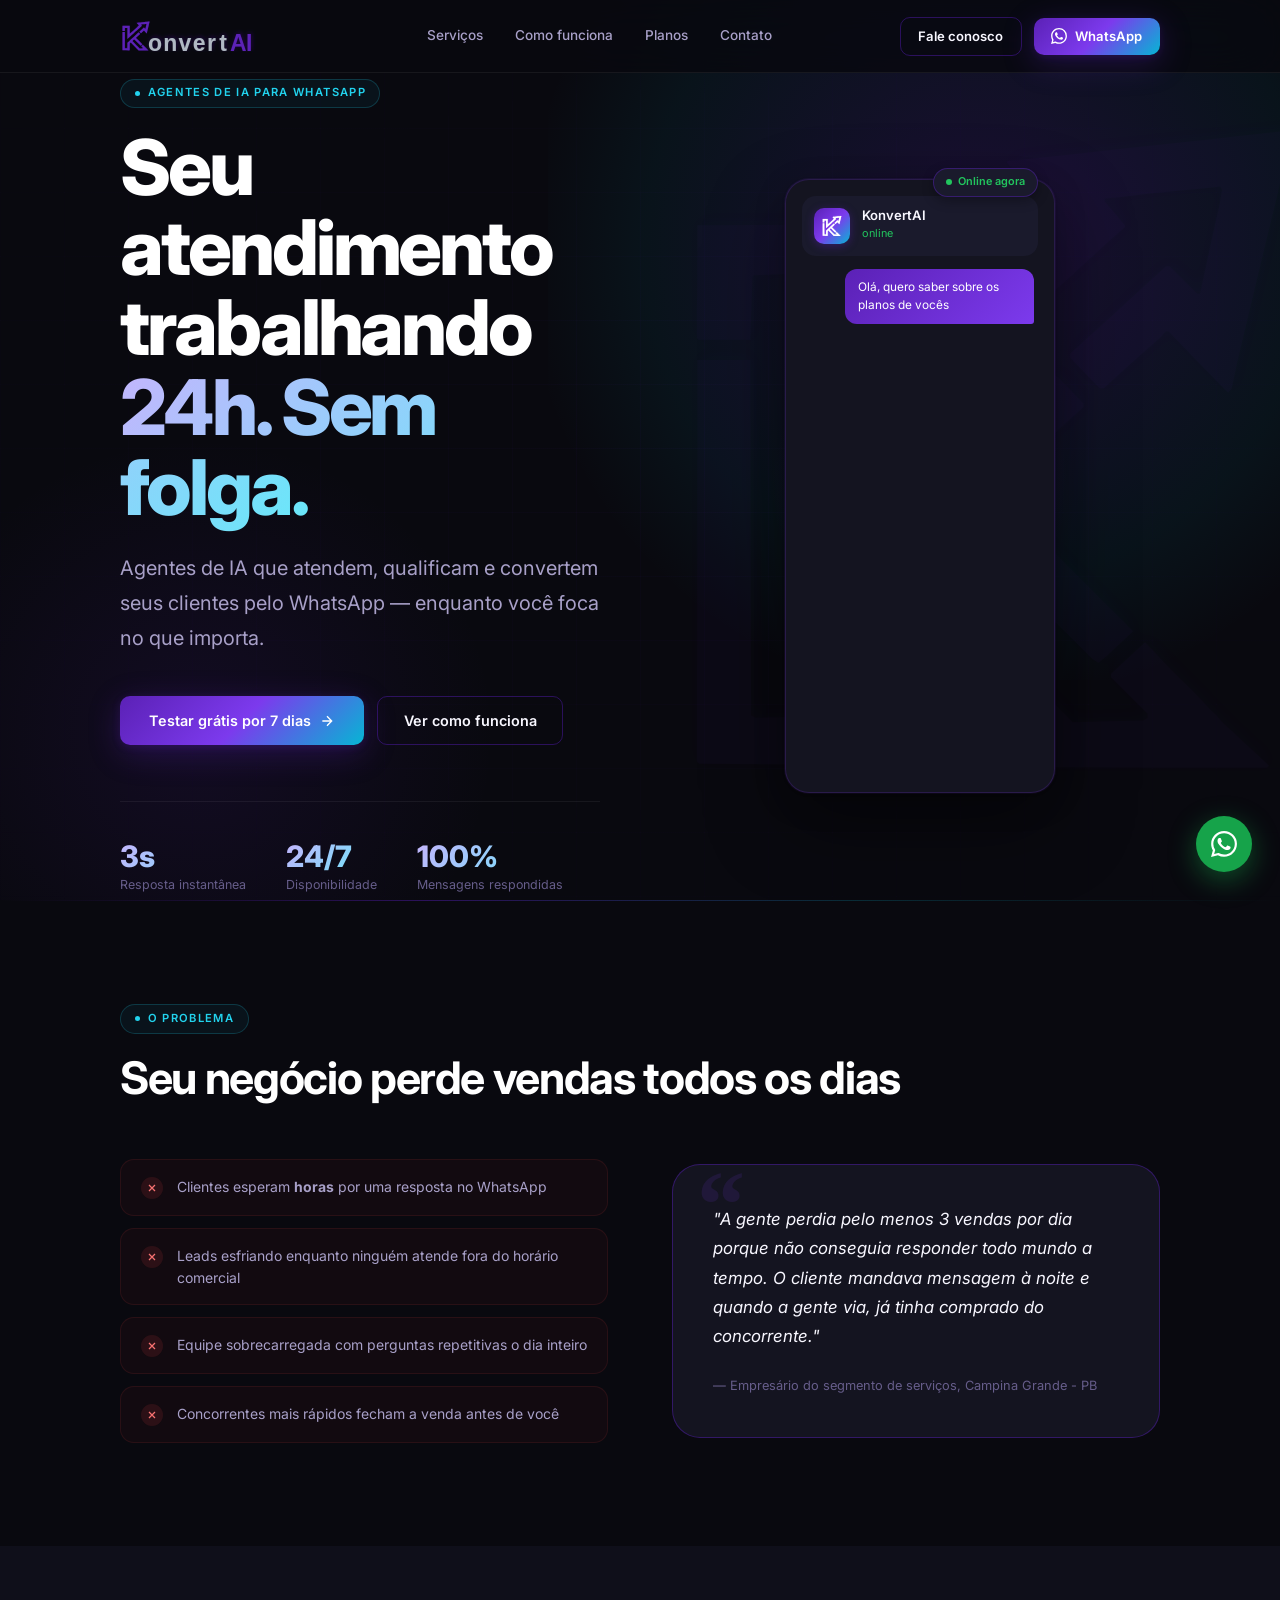
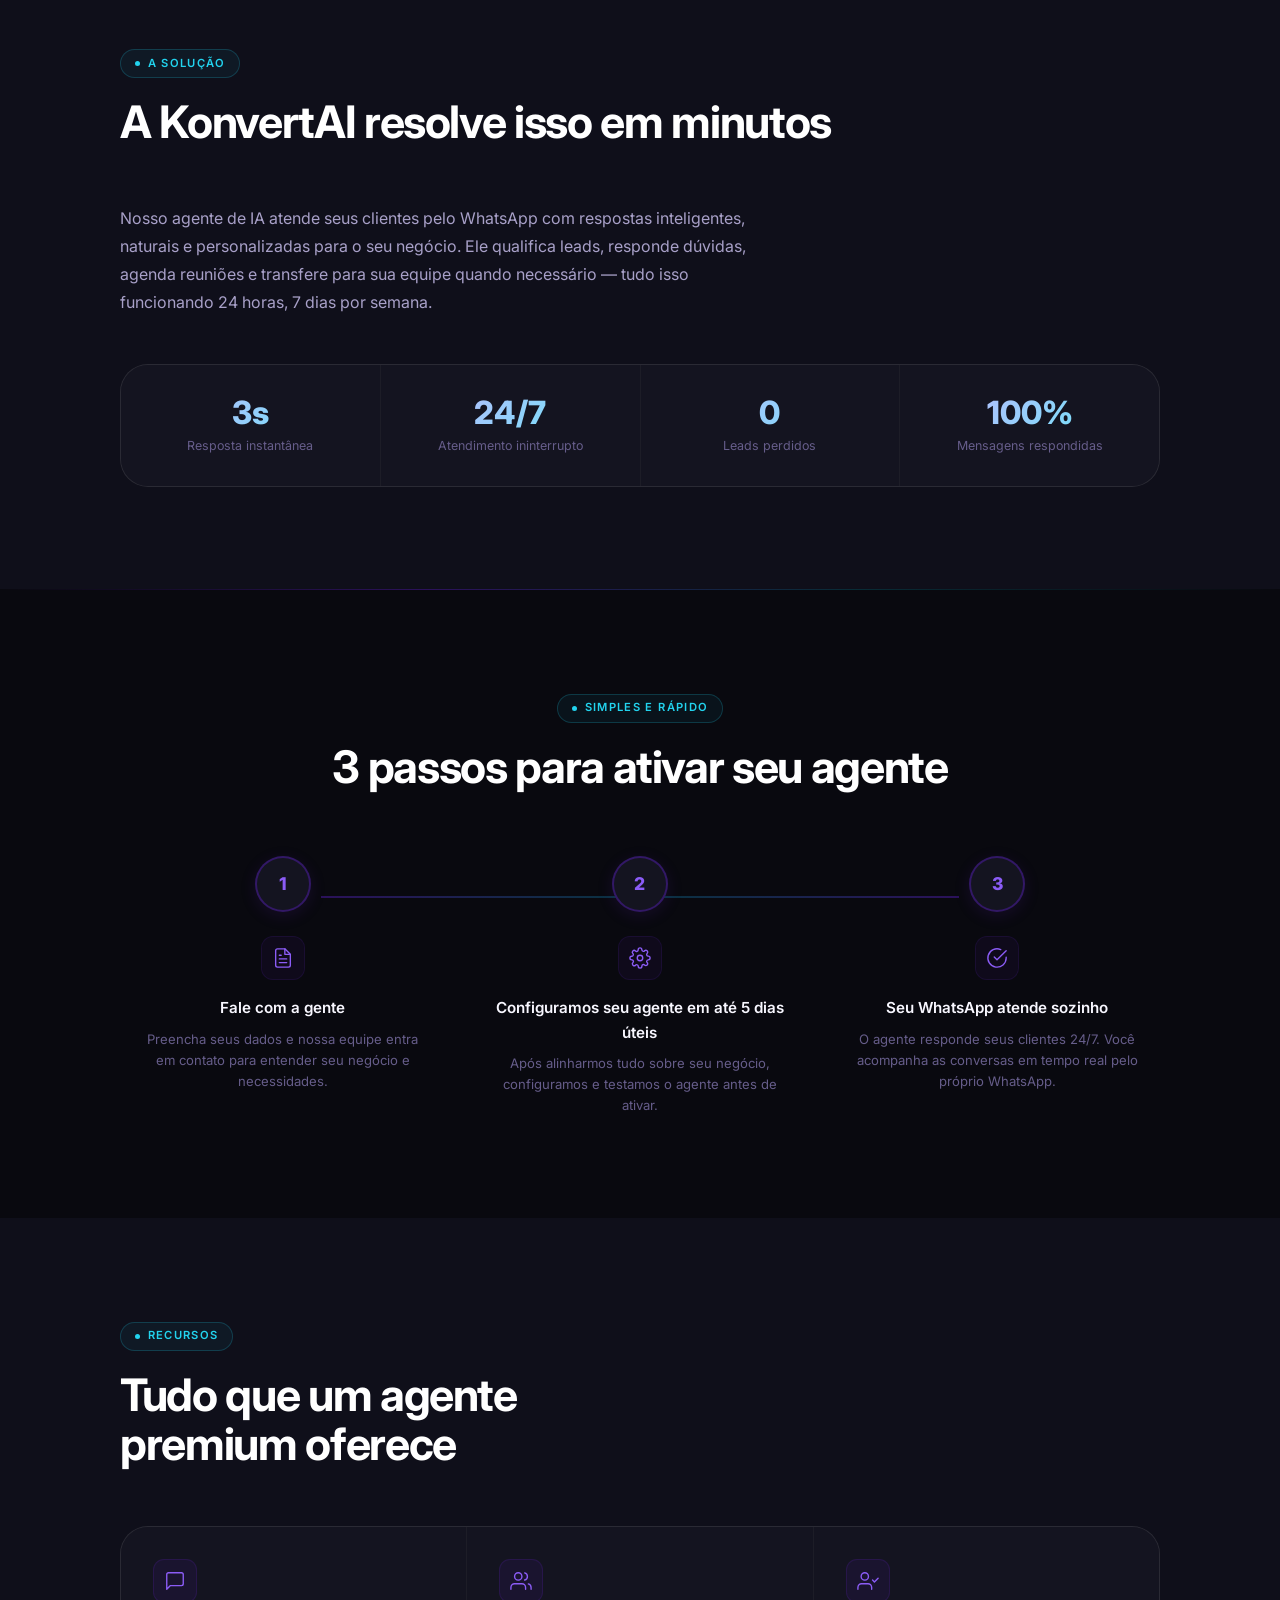
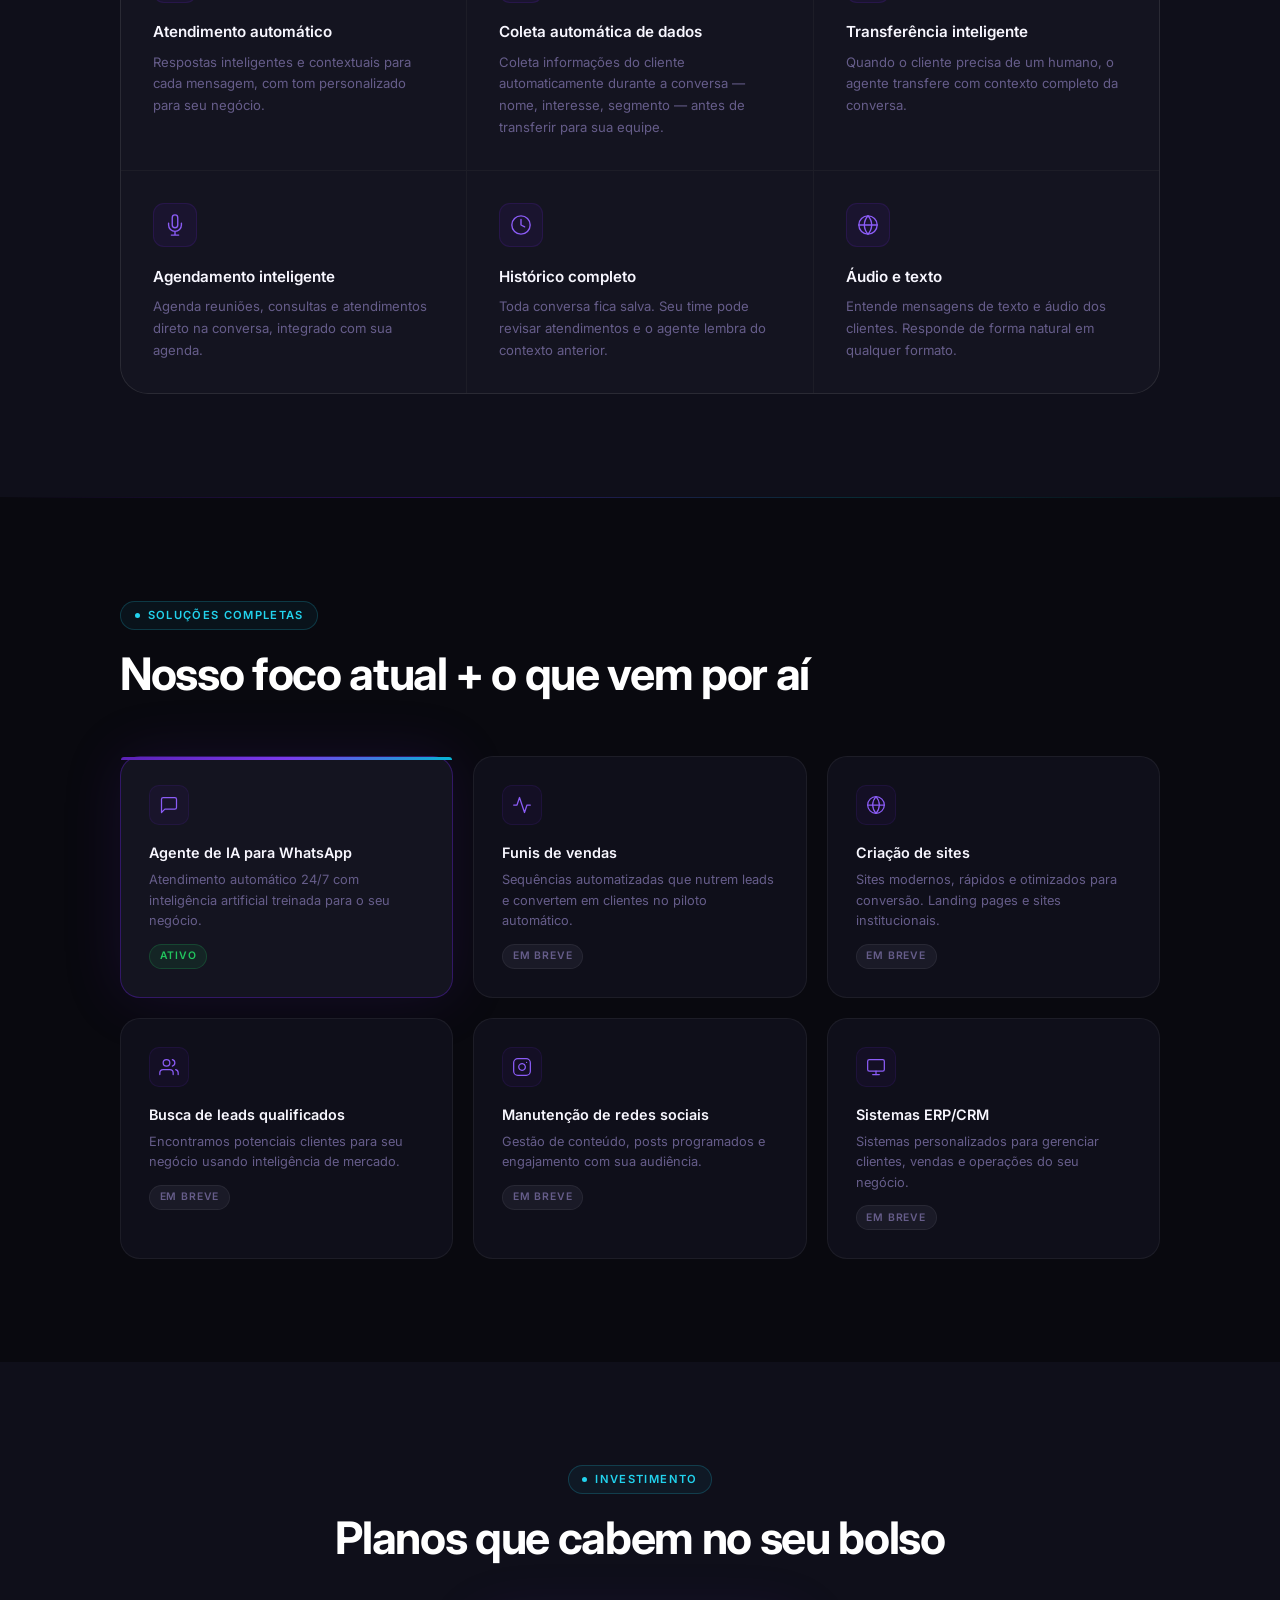
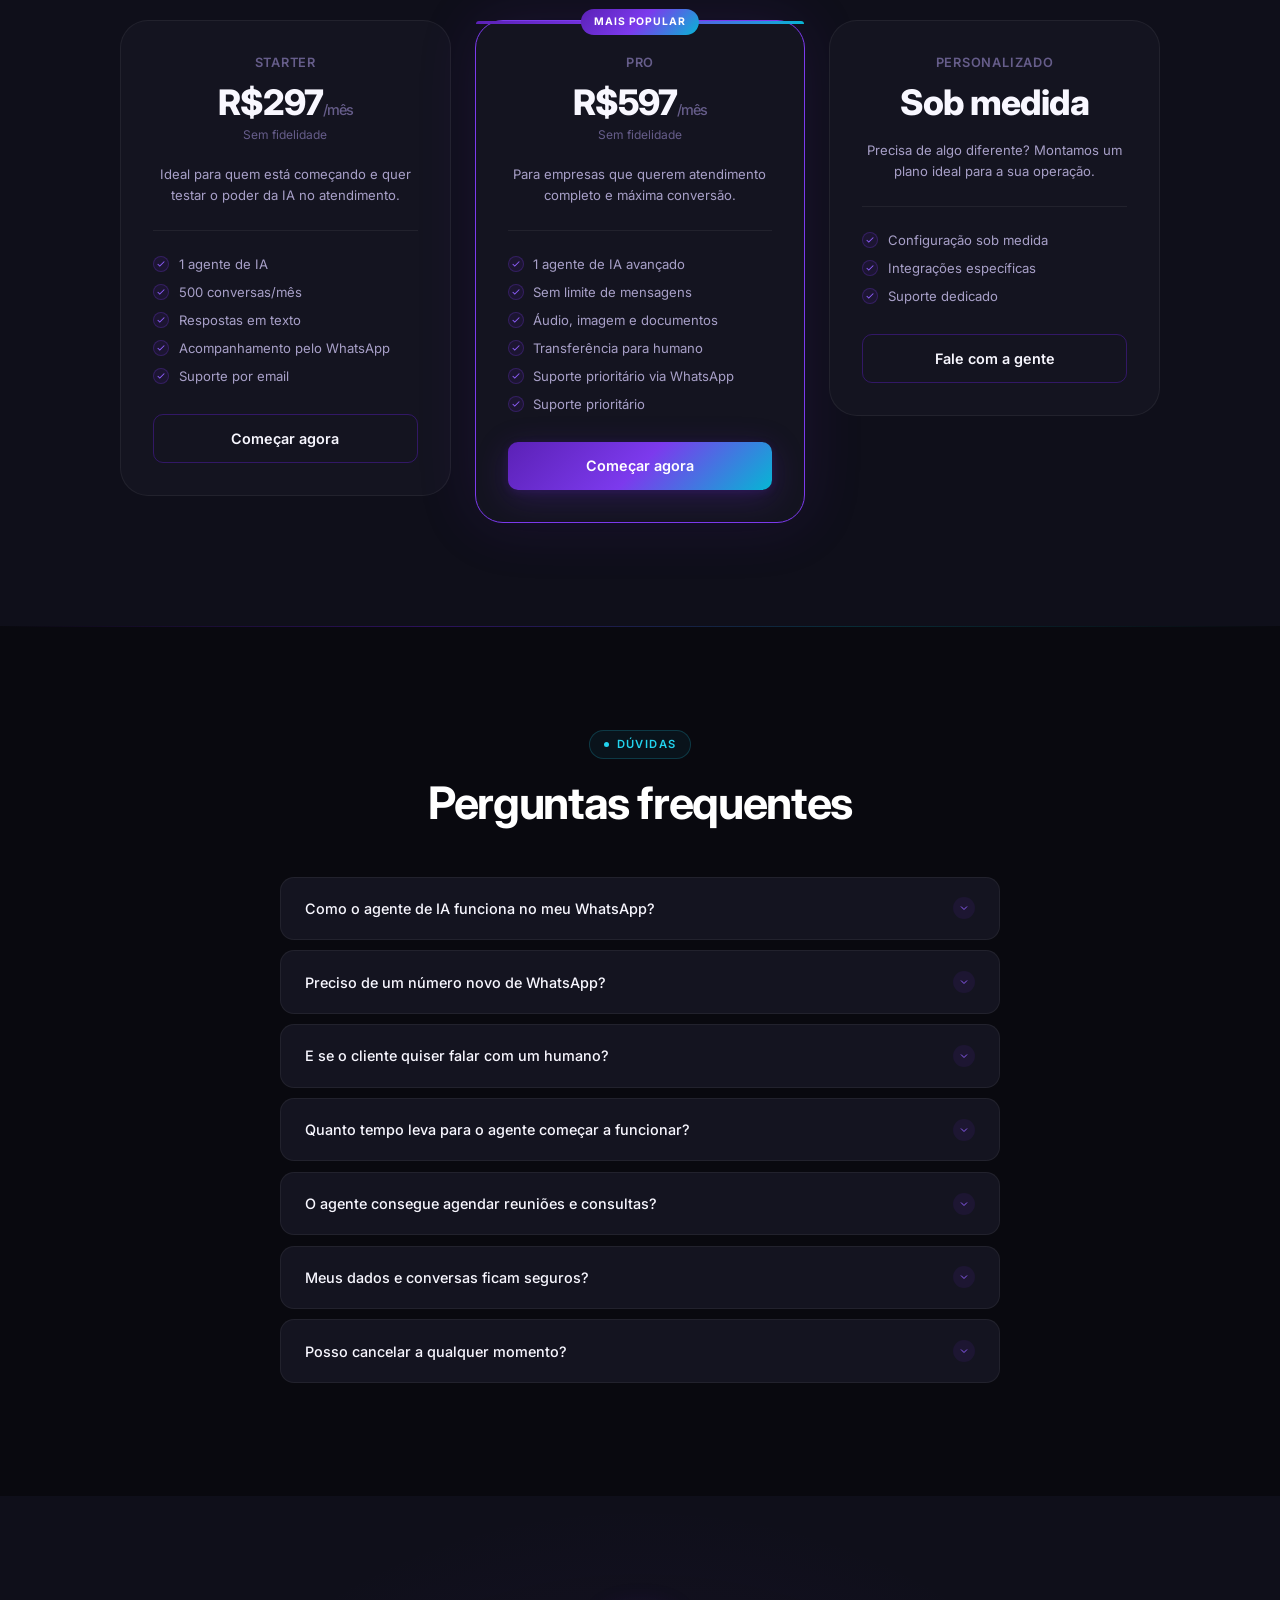
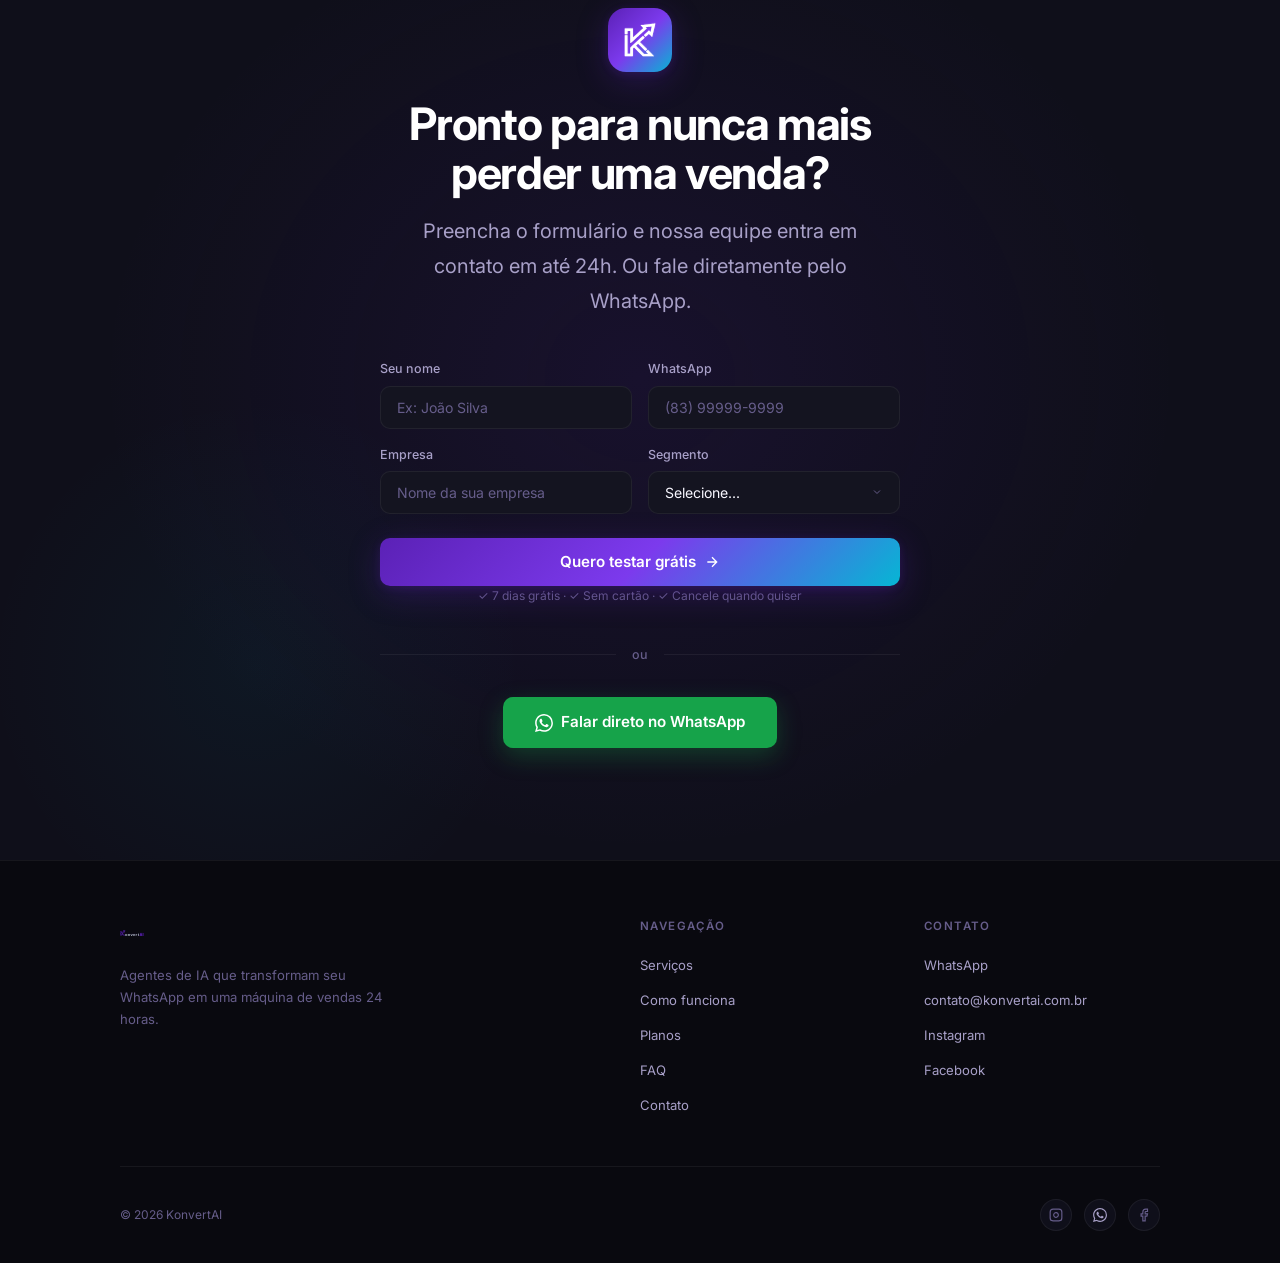
==== commit 6f772469: "refactor: conteúdo atualizado - textos, planos, features, mobile mockup, nav fixa, redes sociais" ====
--- a/index.html
+++ b/index.html
@@ -48,7 +48,8 @@
       "availableLanguage": "Portuguese"
     },
     "sameAs": [
-      "https://instagram.com/konvertai"
+      "https://instagram.com/konvertai",
+      "https://facebook.com/konvertai"
     ]
   }
   </script>
@@ -342,8 +343,8 @@
                 <polyline points="10 9 9 9 8 9"/>
               </svg>
             </div>
-            <h3>Nos conte sobre seu negócio</h3>
-            <p>Preencha um formulário rápido com informações sobre sua empresa, serviços e tom de voz desejado.</p>
+            <h3>Fale com a gente</h3>
+            <p>Preencha seus dados e nossa equipe entra em contato para entender seu negócio e necessidades.</p>
           </div>
 
           <div class="step r">
@@ -354,8 +355,8 @@
                 <path d="M19.4 15a1.65 1.65 0 00.33 1.82l.06.06a2 2 0 010 2.83 2 2 0 01-2.83 0l-.06-.06a1.65 1.65 0 00-1.82-.33 1.65 1.65 0 00-1 1.51V21a2 2 0 01-4 0v-.09a1.65 1.65 0 00-1.08-1.51 1.65 1.65 0 00-1.82.33l-.06.06a2 2 0 01-2.83-2.83l.06-.06a1.65 1.65 0 00.33-1.82 1.65 1.65 0 00-1.51-1H3a2 2 0 010-4h.09a1.65 1.65 0 001.51-1.08 1.65 1.65 0 00-.33-1.82l-.06-.06a2 2 0 012.83-2.83l.06.06a1.65 1.65 0 001.82.33H9a1.65 1.65 0 001-1.51V3a2 2 0 014 0v.09a1.65 1.65 0 001.08 1.51 1.65 1.65 0 001.82-.33l.06-.06a2 2 0 012.83 2.83l-.06.06a1.65 1.65 0 00-.33 1.82V9a1.65 1.65 0 001.51 1H21a2 2 0 010 4h-.09a1.65 1.65 0 00-1.51 1.08z"/>
               </svg>
             </div>
-            <h3>Configuramos o agente em 48h</h3>
-            <p>Nossa equipe treina o agente com as informações do seu negócio e configura todas as integrações.</p>
+            <h3>Configuramos seu agente em até 5 dias úteis</h3>
+            <p>Após alinharmos tudo sobre seu negócio, configuramos e testamos o agente antes de ativar.</p>
           </div>
 
           <div class="step r">
@@ -367,7 +368,7 @@
               </svg>
             </div>
             <h3>Seu WhatsApp atende sozinho</h3>
-            <p>O agente começa a atender imediatamente. Você acompanha tudo pelo painel e recebe relatórios semanais.</p>
+            <p>O agente responde seus clientes 24/7. Você acompanha as conversas em tempo real pelo próprio WhatsApp.</p>
           </div>
         </div>
       </div>
@@ -396,8 +397,8 @@
           <div class="fcard-ico">
             <svg viewBox="0 0 24 24"><path d="M17 21v-2a4 4 0 00-4-4H5a4 4 0 00-4 4v2"/><circle cx="9" cy="7" r="4"/><path d="M23 21v-2a4 4 0 00-3-3.87M16 3.13a4 4 0 010 7.75"/></svg>
           </div>
-          <h3>Qualificação de leads</h3>
-          <p>Identifica o nível de interesse do cliente e coleta informações antes de transferir para sua equipe.</p>
+          <h3>Coleta automática de dados</h3>
+          <p>Coleta informações do cliente automaticamente durante a conversa — nome, interesse, segmento — antes de transferir para sua equipe.</p>
         </div>
         <div class="fcard">
           <div class="fcard-ico">
@@ -410,8 +411,8 @@
           <div class="fcard-ico">
             <svg viewBox="0 0 24 24"><path d="M12 1a3 3 0 00-3 3v8a3 3 0 006 0V4a3 3 0 00-3-3z"/><path d="M19 10v2a7 7 0 01-14 0v-2M12 19v4M8 23h8"/></svg>
           </div>
-          <h3>Áudio e imagem</h3>
-          <p>Entende áudios, fotos e documentos enviados. Responde de forma adequada ao tipo de mídia.</p>
+          <h3>Agendamento inteligente</h3>
+          <p>Agenda reuniões, consultas e atendimentos direto na conversa, integrado com sua agenda.</p>
         </div>
         <div class="fcard">
           <div class="fcard-ico">
@@ -424,8 +425,8 @@
           <div class="fcard-ico">
             <svg viewBox="0 0 24 24"><circle cx="12" cy="12" r="10"/><line x1="2" y1="12" x2="22" y2="12"/><path d="M12 2a15.3 15.3 0 014 10 15.3 15.3 0 01-4 10 15.3 15.3 0 01-4-10 15.3 15.3 0 014-10z"/></svg>
           </div>
-          <h3>Multi-idioma</h3>
-          <p>Atende em português, inglês, espanhol e mais. Detecta o idioma automaticamente.</p>
+          <h3>Áudio e texto</h3>
+          <p>Entende mensagens de texto e áudio dos clientes. Responde de forma natural em qualquer formato.</p>
         </div>
       </div>
     </div>
@@ -439,7 +440,7 @@
   <section id="servicos" class="section">
     <div class="wrap">
       <span class="eyebrow r">Soluções completas</span>
-      <h2 class="heading r">Tudo que sua empresa precisa para crescer</h2>
+      <h2 class="heading r">Nosso foco atual + o que vem por aí</h2>
 
       <div class="servicos-grid">
         <div class="scard destaque r">
@@ -515,7 +516,7 @@
             <div class="plano-item"><div class="plano-check"><svg viewBox="0 0 24 24"><polyline points="20 6 9 17 4 12"/></svg></div>1 agente de IA</div>
             <div class="plano-item"><div class="plano-check"><svg viewBox="0 0 24 24"><polyline points="20 6 9 17 4 12"/></svg></div>500 conversas/mês</div>
             <div class="plano-item"><div class="plano-check"><svg viewBox="0 0 24 24"><polyline points="20 6 9 17 4 12"/></svg></div>Respostas em texto</div>
-            <div class="plano-item"><div class="plano-check"><svg viewBox="0 0 24 24"><polyline points="20 6 9 17 4 12"/></svg></div>Painel de métricas</div>
+            <div class="plano-item"><div class="plano-check"><svg viewBox="0 0 24 24"><polyline points="20 6 9 17 4 12"/></svg></div>Acompanhamento pelo WhatsApp</div>
             <div class="plano-item"><div class="plano-check"><svg viewBox="0 0 24 24"><polyline points="20 6 9 17 4 12"/></svg></div>Suporte por email</div>
           </div>
           <a href="https://wa.me/5583999999999?text=Quero%20o%20plano%20Starter" class="btn btn-outline plano-cta" target="_blank" rel="noopener noreferrer">Começar agora</a>
@@ -532,30 +533,28 @@
           <div class="plano-desc">Para empresas que querem atendimento completo e máxima conversão.</div>
           <div class="plano-items">
             <div class="plano-item"><div class="plano-check"><svg viewBox="0 0 24 24"><polyline points="20 6 9 17 4 12"/></svg></div>1 agente de IA avançado</div>
-            <div class="plano-item"><div class="plano-check"><svg viewBox="0 0 24 24"><polyline points="20 6 9 17 4 12"/></svg></div>Conversas ilimitadas</div>
+            <div class="plano-item"><div class="plano-check"><svg viewBox="0 0 24 24"><polyline points="20 6 9 17 4 12"/></svg></div>Sem limite de mensagens</div>
             <div class="plano-item"><div class="plano-check"><svg viewBox="0 0 24 24"><polyline points="20 6 9 17 4 12"/></svg></div>Áudio, imagem e documentos</div>
             <div class="plano-item"><div class="plano-check"><svg viewBox="0 0 24 24"><polyline points="20 6 9 17 4 12"/></svg></div>Transferência para humano</div>
-            <div class="plano-item"><div class="plano-check"><svg viewBox="0 0 24 24"><polyline points="20 6 9 17 4 12"/></svg></div>Relatórios semanais</div>
+            <div class="plano-item"><div class="plano-check"><svg viewBox="0 0 24 24"><polyline points="20 6 9 17 4 12"/></svg></div>Suporte prioritário via WhatsApp</div>
             <div class="plano-item"><div class="plano-check"><svg viewBox="0 0 24 24"><polyline points="20 6 9 17 4 12"/></svg></div>Suporte prioritário</div>
           </div>
           <a href="https://wa.me/5583999999999?text=Quero%20o%20plano%20Pro" class="btn btn-brand plano-cta" target="_blank" rel="noopener noreferrer">Começar agora</a>
         </div>
 
-        <!-- Enterprise -->
+        <!-- Personalizado -->
         <div class="plano-card r">
-          <div class="plano-nome">Enterprise</div>
+          <div class="plano-nome">Personalizado</div>
           <div class="plano-preco">
-            <div class="plano-valor">Sob consulta</div>
-          </div>
-          <div class="plano-desc">Para operações complexas com múltiplos agentes e integrações customizadas.</div>
+            <div class="plano-valor">Sob medida</div>
+          </div>
+          <div class="plano-desc">Precisa de algo diferente? Montamos um plano ideal para a sua operação.</div>
           <div class="plano-items">
-            <div class="plano-item"><div class="plano-check"><svg viewBox="0 0 24 24"><polyline points="20 6 9 17 4 12"/></svg></div>Múltiplos agentes</div>
-            <div class="plano-item"><div class="plano-check"><svg viewBox="0 0 24 24"><polyline points="20 6 9 17 4 12"/></svg></div>Integrações com ERP/CRM</div>
-            <div class="plano-item"><div class="plano-check"><svg viewBox="0 0 24 24"><polyline points="20 6 9 17 4 12"/></svg></div>Treinamento personalizado</div>
-            <div class="plano-item"><div class="plano-check"><svg viewBox="0 0 24 24"><polyline points="20 6 9 17 4 12"/></svg></div>SLA dedicado</div>
-            <div class="plano-item"><div class="plano-check"><svg viewBox="0 0 24 24"><polyline points="20 6 9 17 4 12"/></svg></div>Gerente de conta</div>
-          </div>
-          <a href="https://wa.me/5583999999999?text=Quero%20saber%20sobre%20o%20plano%20Enterprise" class="btn btn-outline plano-cta" target="_blank" rel="noopener noreferrer">Falar com especialista</a>
+            <div class="plano-item"><div class="plano-check"><svg viewBox="0 0 24 24"><polyline points="20 6 9 17 4 12"/></svg></div>Configuração sob medida</div>
+            <div class="plano-item"><div class="plano-check"><svg viewBox="0 0 24 24"><polyline points="20 6 9 17 4 12"/></svg></div>Integrações específicas</div>
+            <div class="plano-item"><div class="plano-check"><svg viewBox="0 0 24 24"><polyline points="20 6 9 17 4 12"/></svg></div>Suporte dedicado</div>
+          </div>
+          <a href="https://wa.me/5583999999999?text=Quero%20um%20plano%20personalizado" class="btn btn-outline plano-cta" target="_blank" rel="noopener noreferrer">Fale com a gente</a>
         </div>
       </div>
     </div>
@@ -585,8 +584,8 @@
           <div class="faq-body">O agente identifica quando a conversa precisa de atendimento humano e transfere automaticamente, enviando todo o contexto da conversa para sua equipe. O cliente nunca fica sem resposta.</div>
         </details>
         <details class="faq-item r">
-          <summary>Quanto tempo leva para configurar?<span class="faq-icon"><svg viewBox="0 0 24 24"><polyline points="6 9 12 15 18 9"/></svg></span></summary>
-          <div class="faq-body">Em média 48 horas úteis. Você preenche um formulário com informações do seu negócio, nossa equipe configura o agente, e em 2 dias ele já está respondendo seus clientes.</div>
+          <summary>Quanto tempo leva para o agente começar a funcionar?<span class="faq-icon"><svg viewBox="0 0 24 24"><polyline points="6 9 12 15 18 9"/></svg></span></summary>
+          <div class="faq-body">Após o alinhamento inicial sobre seu negócio (que fazemos por WhatsApp), o agente fica pronto em até 5 dias úteis. Fazemos testes antes de ativar para garantir que tudo funciona perfeitamente.</div>
         </details>
         <details class="faq-item r">
           <summary>O agente consegue agendar reuniões e consultas?<span class="faq-icon"><svg viewBox="0 0 24 24"><polyline points="6 9 12 15 18 9"/></svg></span></summary>
@@ -594,7 +593,7 @@
         </details>
         <details class="faq-item r">
           <summary>Meus dados e conversas ficam seguros?<span class="faq-icon"><svg viewBox="0 0 24 24"><polyline points="6 9 12 15 18 9"/></svg></span></summary>
-          <div class="faq-body">Totalmente. Seguimos as normas da LGPD, utilizamos criptografia em todas as comunicações, e seus dados nunca são compartilhados com terceiros. Você tem controle total sobre as informações.</div>
+          <div class="faq-body">Totalmente. Seguimos as normas da LGPD (Lei Geral de Proteção de Dados), utilizamos criptografia em todas as comunicações, e seus dados nunca são compartilhados com terceiros. Você tem controle total sobre as informações.</div>
         </details>
         <details class="faq-item r">
           <summary>Posso cancelar a qualquer momento?<span class="faq-icon"><svg viewBox="0 0 24 24"><polyline points="6 9 12 15 18 9"/></svg></span></summary>
@@ -689,7 +688,7 @@
       <div class="footer-grid">
         <div>
           <div class="footer-brand">
-            <img src="assets/logo-dark.svg" alt="KonvertAI" height="28">
+            <img src="assets/logo-dark.svg" alt="KonvertAI" height="40">
           </div>
           <p class="footer-desc">Agentes de IA que transformam seu WhatsApp em uma máquina de vendas 24 horas.</p>
         </div>
@@ -709,12 +708,13 @@
             <li><a href="https://wa.me/5583999999999" target="_blank" rel="noopener noreferrer">WhatsApp</a></li>
             <li><a href="mailto:contato@konvertai.com.br">contato@konvertai.com.br</a></li>
             <li><a href="https://instagram.com/konvertai" target="_blank" rel="noopener noreferrer">Instagram</a></li>
+            <li><a href="https://facebook.com/konvertai" target="_blank" rel="noopener noreferrer">Facebook</a></li>
           </ul>
         </div>
       </div>
 
       <div class="footer-bottom">
-        <span>© 2026 KonvertAI. Todos os direitos reservados.</span>
+        <span>© 2026 KonvertAI</span>
         <div class="footer-social">
           <a href="https://instagram.com/konvertai" target="_blank" rel="noopener noreferrer" aria-label="Instagram">
             <svg viewBox="0 0 24 24"><rect x="2" y="2" width="20" height="20" rx="5" ry="5" fill="none" stroke="currentColor" stroke-width="2"/><path d="M16 11.37A4 4 0 1112.63 8 4 4 0 0116 11.37z" fill="none" stroke="currentColor" stroke-width="2"/></svg>
@@ -722,6 +722,9 @@
           <a href="https://wa.me/5583999999999" target="_blank" rel="noopener noreferrer" aria-label="WhatsApp">
             <svg viewBox="0 0 24 24"><path d="M17.472 14.382c-.297-.149-1.758-.867-2.03-.967-.273-.099-.471-.148-.67.15-.197.297-.767.966-.94 1.164-.173.199-.347.223-.644.075-.297-.15-1.255-.463-2.39-1.475-.883-.788-1.48-1.761-1.653-2.059-.173-.297-.018-.458.13-.606.134-.133.298-.347.446-.52.149-.174.198-.298.298-.497.099-.198.05-.371-.025-.52-.075-.149-.669-1.612-.916-2.207-.242-.579-.487-.5-.669-.51-.173-.008-.371-.01-.57-.01-.198 0-.52.074-.792.372-.272.297-1.04 1.016-1.04 2.479 0 1.462 1.065 2.875 1.213 3.074.149.198 2.096 3.2 5.077 4.487.709.306 1.262.489 1.694.625.712.227 1.36.195 1.871.118.571-.085 1.758-.719 2.006-1.413.248-.694.248-1.289.173-1.413-.074-.124-.272-.198-.57-.347m-5.421 7.403h-.004a9.87 9.87 0 01-5.031-1.378l-.361-.214-3.741.982.998-3.648-.235-.374a9.86 9.86 0 01-1.51-5.26c.001-5.45 4.436-9.884 9.888-9.884 2.64 0 5.122 1.03 6.988 2.898a9.825 9.825 0 012.893 6.994c-.003 5.45-4.437 9.884-9.885 9.884m8.413-18.297A11.815 11.815 0 0012.05 0C5.495 0 .16 5.335.157 11.892c0 2.096.547 4.142 1.588 5.945L.057 24l6.305-1.654a11.882 11.882 0 005.683 1.448h.005c6.554 0 11.89-5.335 11.893-11.893a11.821 11.821 0 00-3.48-8.413z"/></svg>
           </a>
+          <a href="https://facebook.com/konvertai" target="_blank" rel="noopener noreferrer" aria-label="Facebook">
+            <svg viewBox="0 0 24 24"><path d="M18 2h-3a5 5 0 00-5 5v3H7v4h3v8h4v-8h3l1-4h-4V7a1 1 0 011-1h3z" fill="none" stroke="currentColor" stroke-width="2"/></svg>
+          </a>
         </div>
       </div>
     </div>
--- a/css/hero.css
+++ b/css/hero.css
@@ -335,7 +335,12 @@
   }
 
   .hero-visual {
-    display: none;
+    margin-top: 2rem;
+  }
+
+  .mockup {
+    width: 240px;
+    margin: 0 auto;
   }
 }
 
--- a/css/responsive.css
+++ b/css/responsive.css
@@ -40,7 +40,12 @@
   }
 
   .hero-visual {
-    display: none;
+    margin-top: 2rem;
+  }
+
+  .mockup {
+    width: 240px;
+    margin: 0 auto;
   }
 
   .problemas-layout {
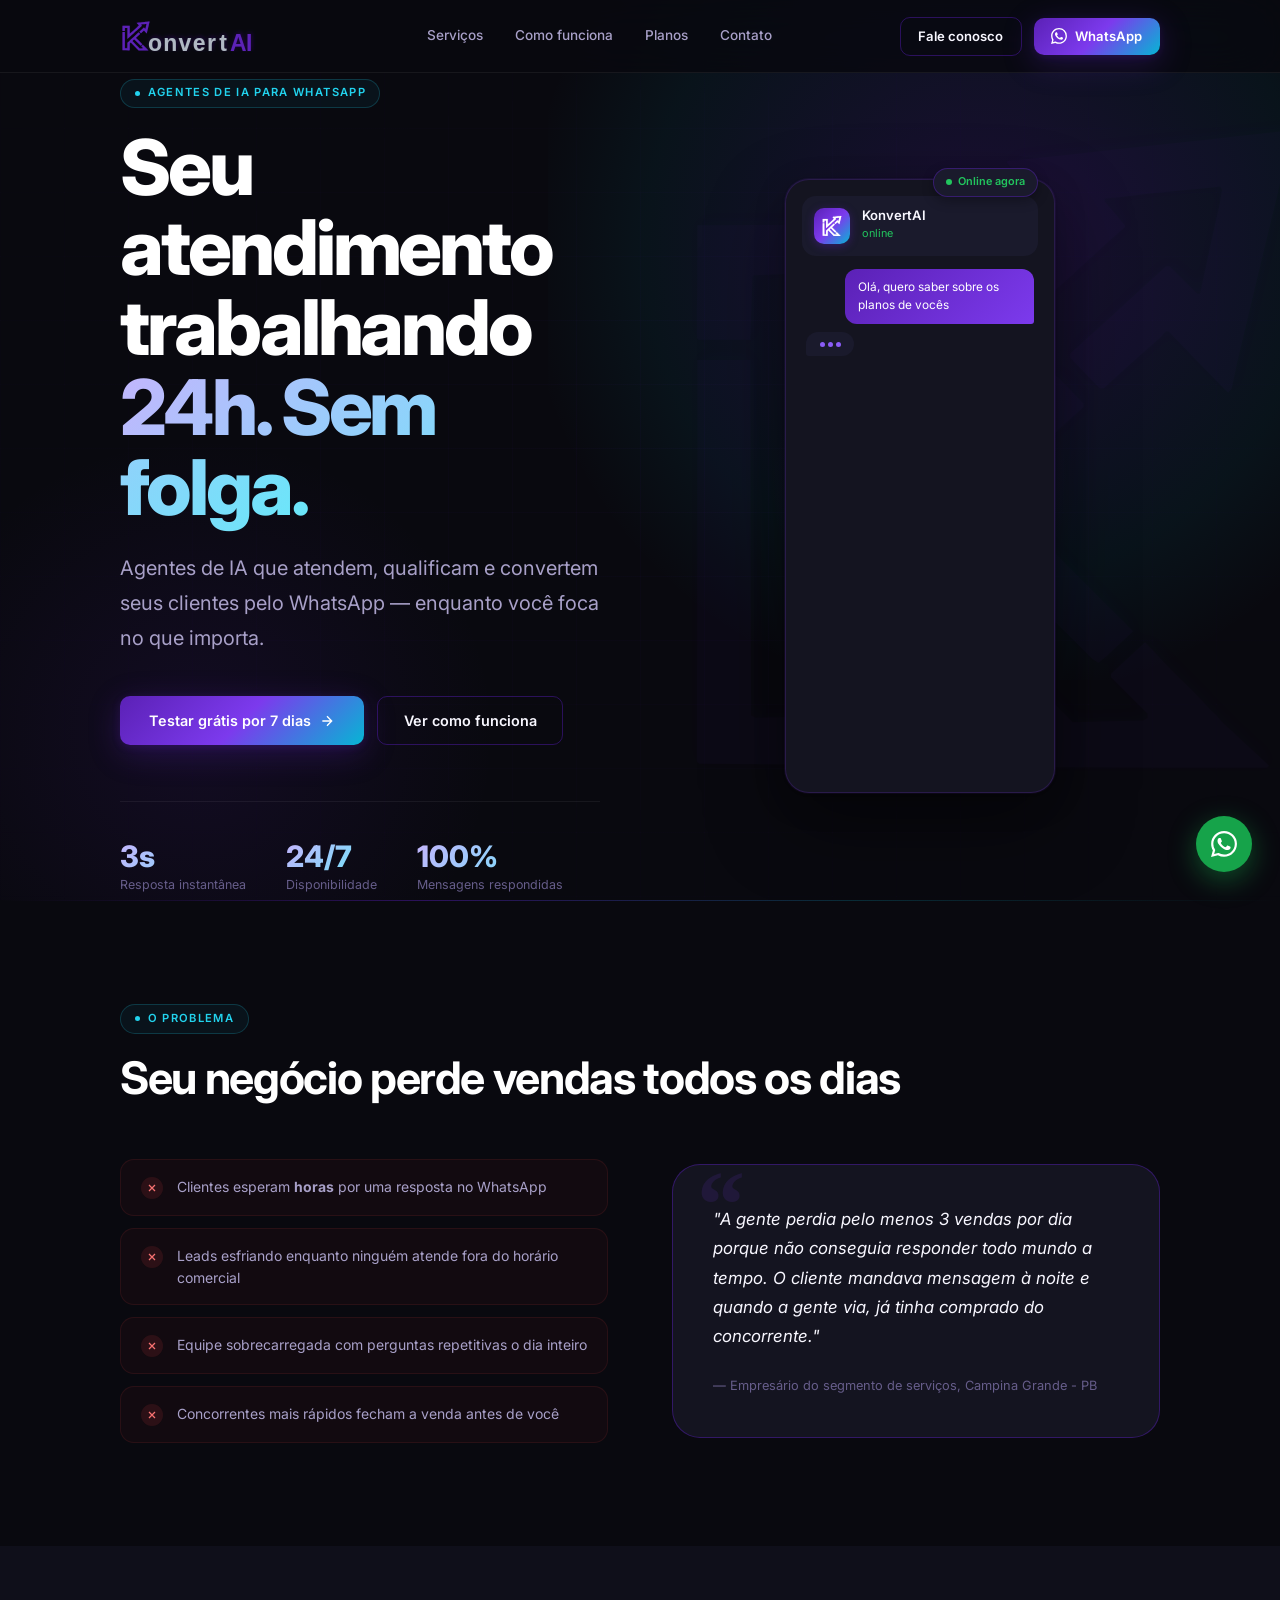
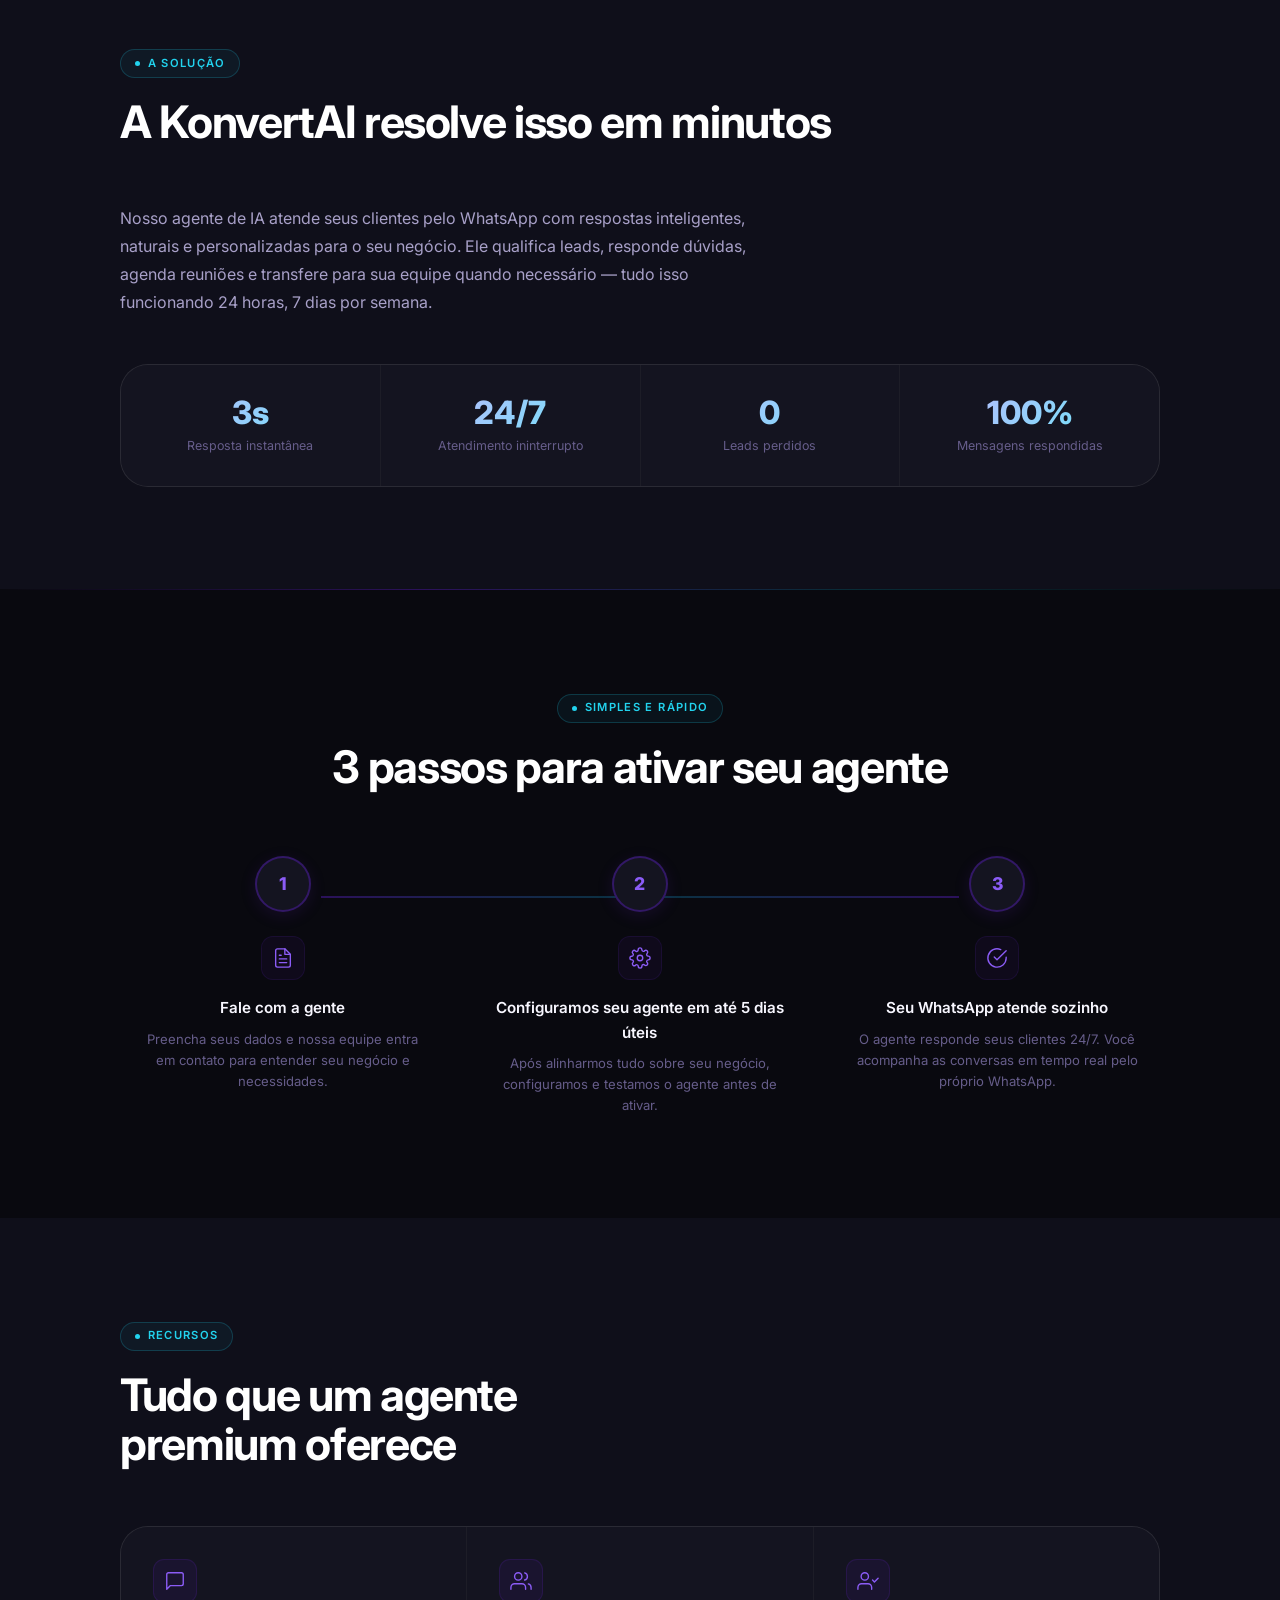
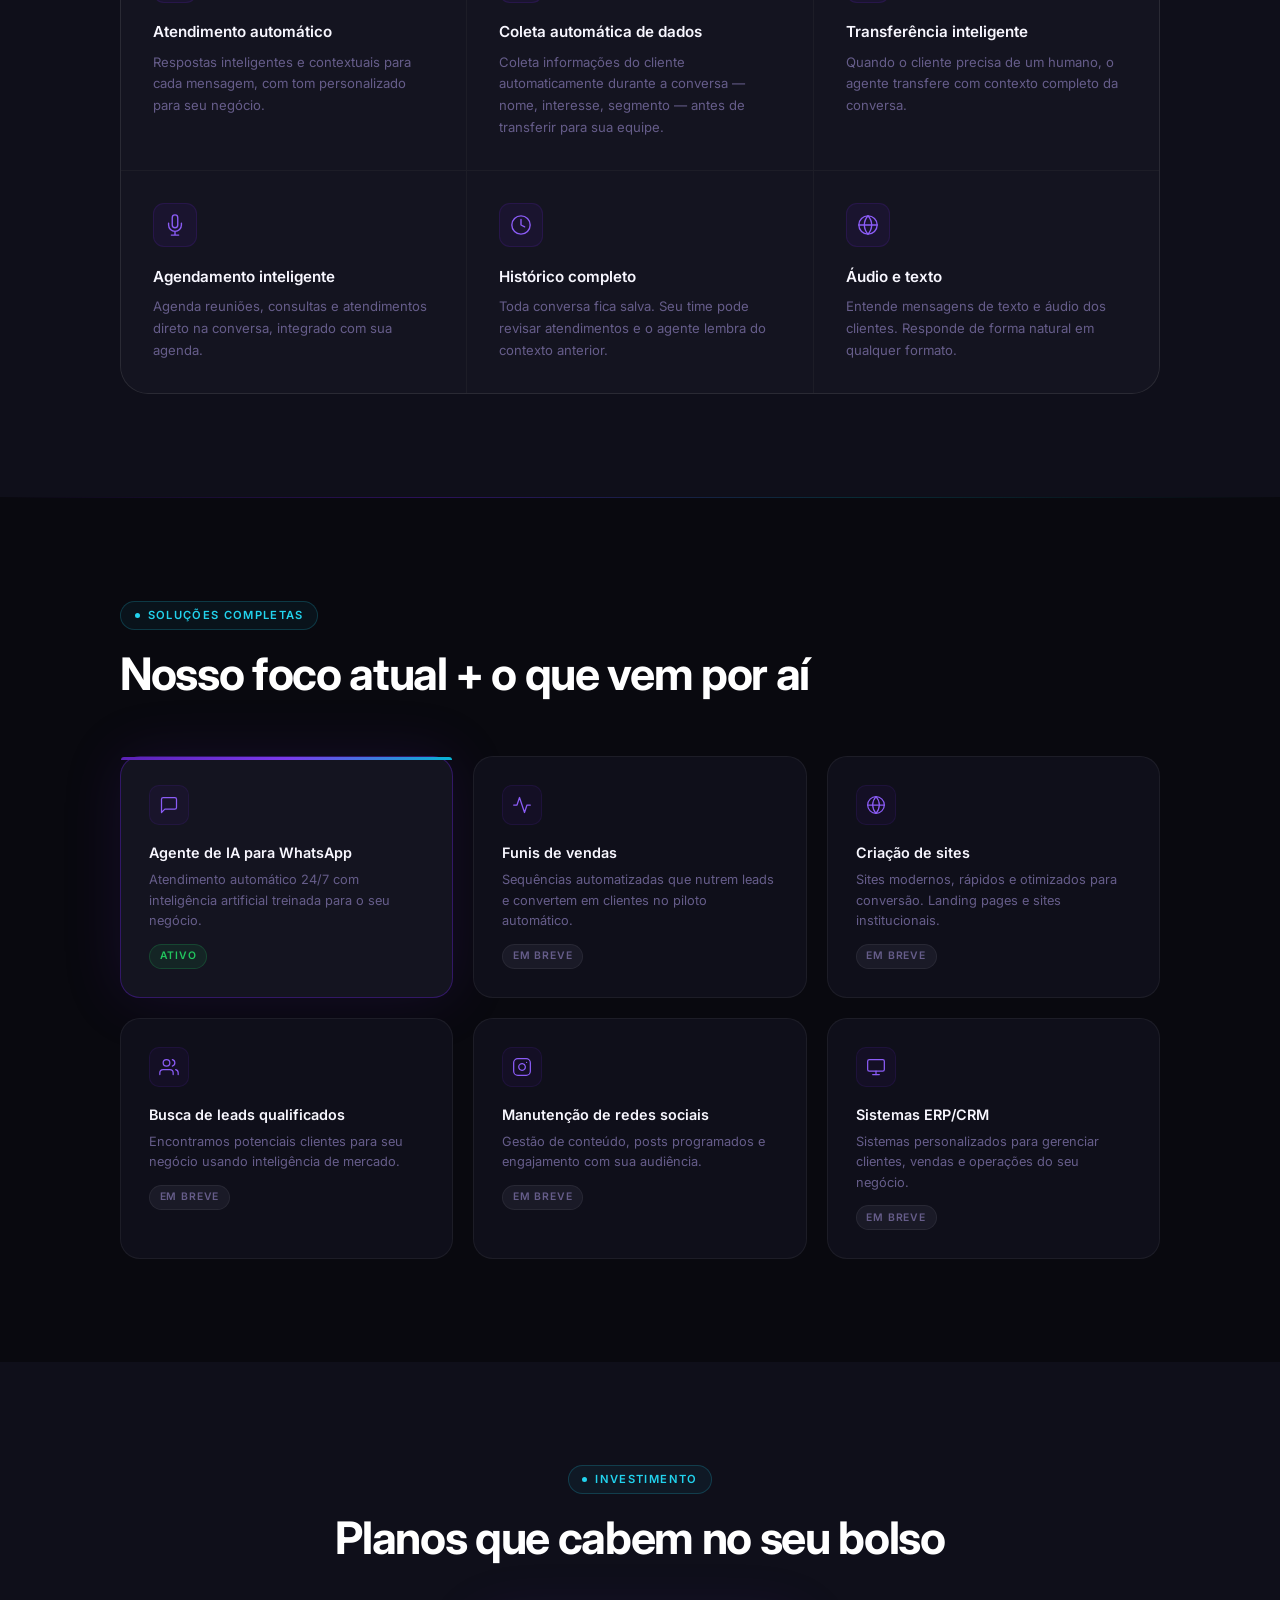
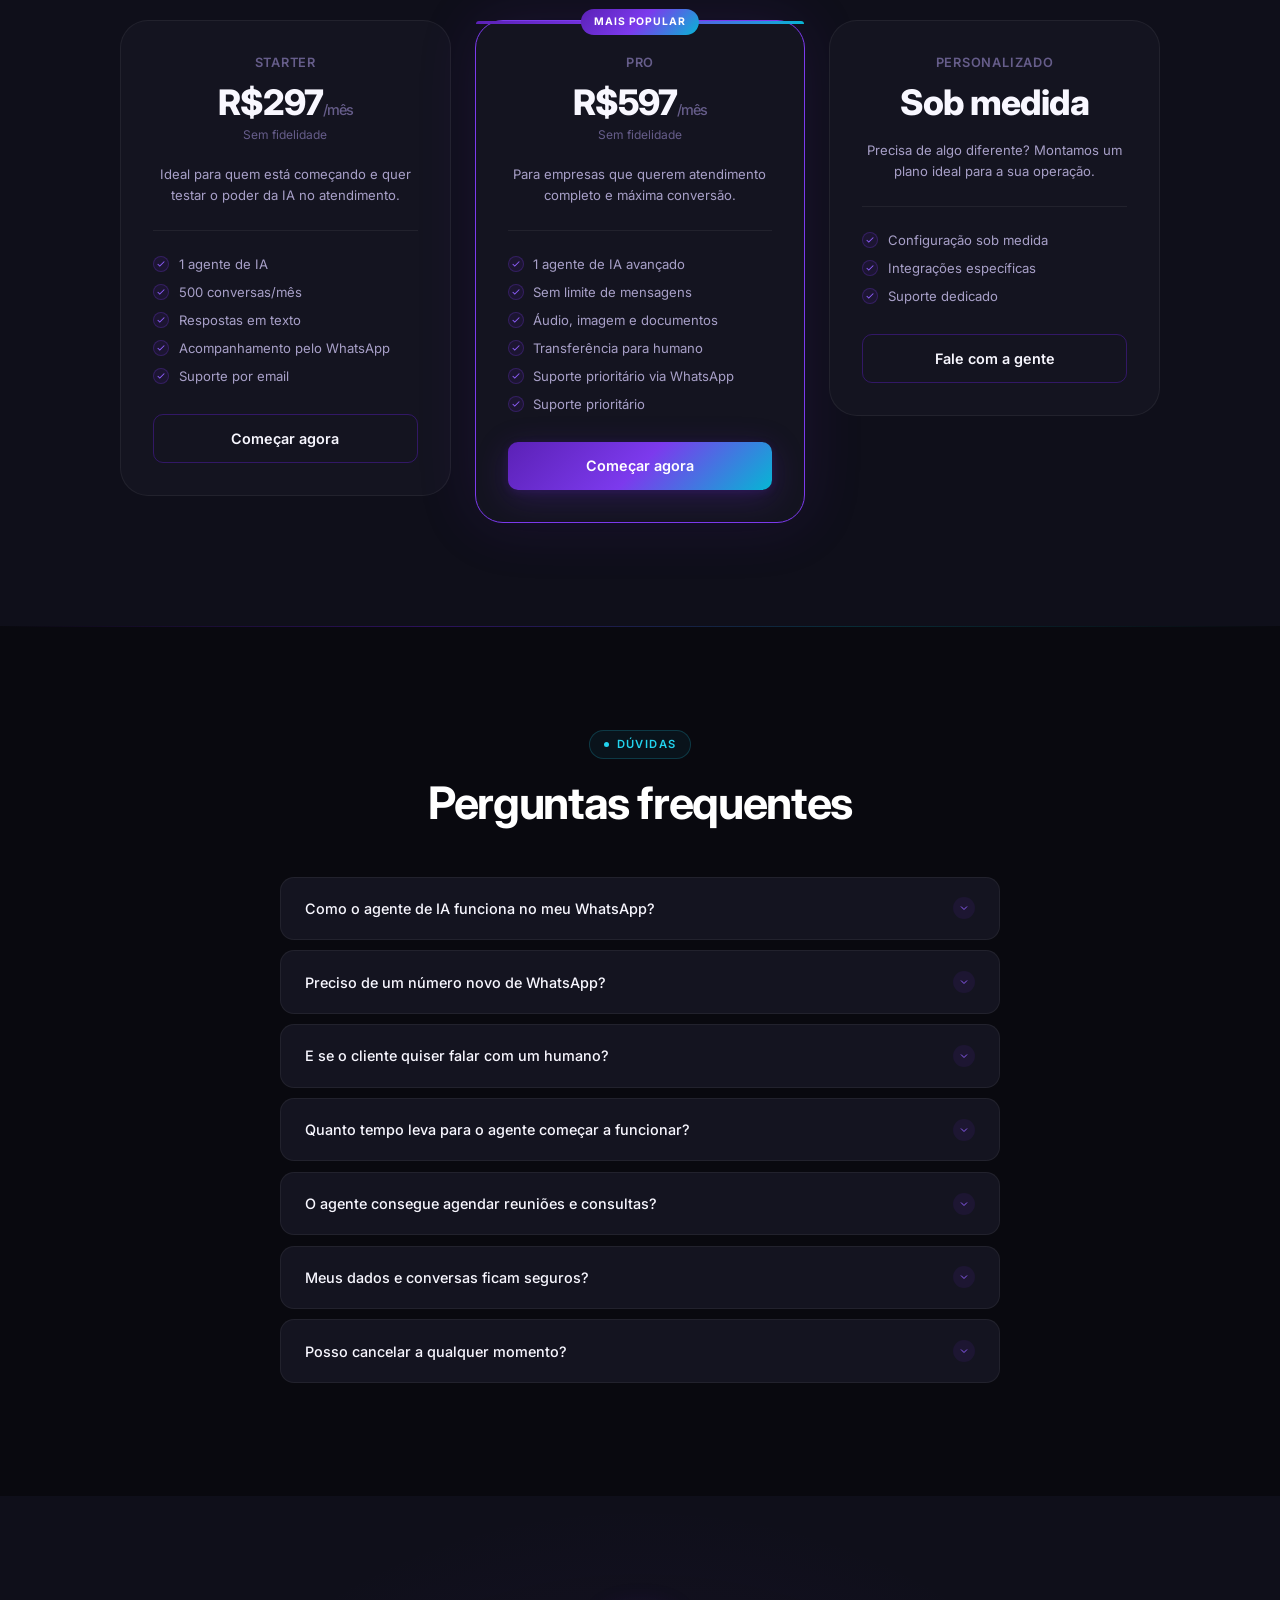
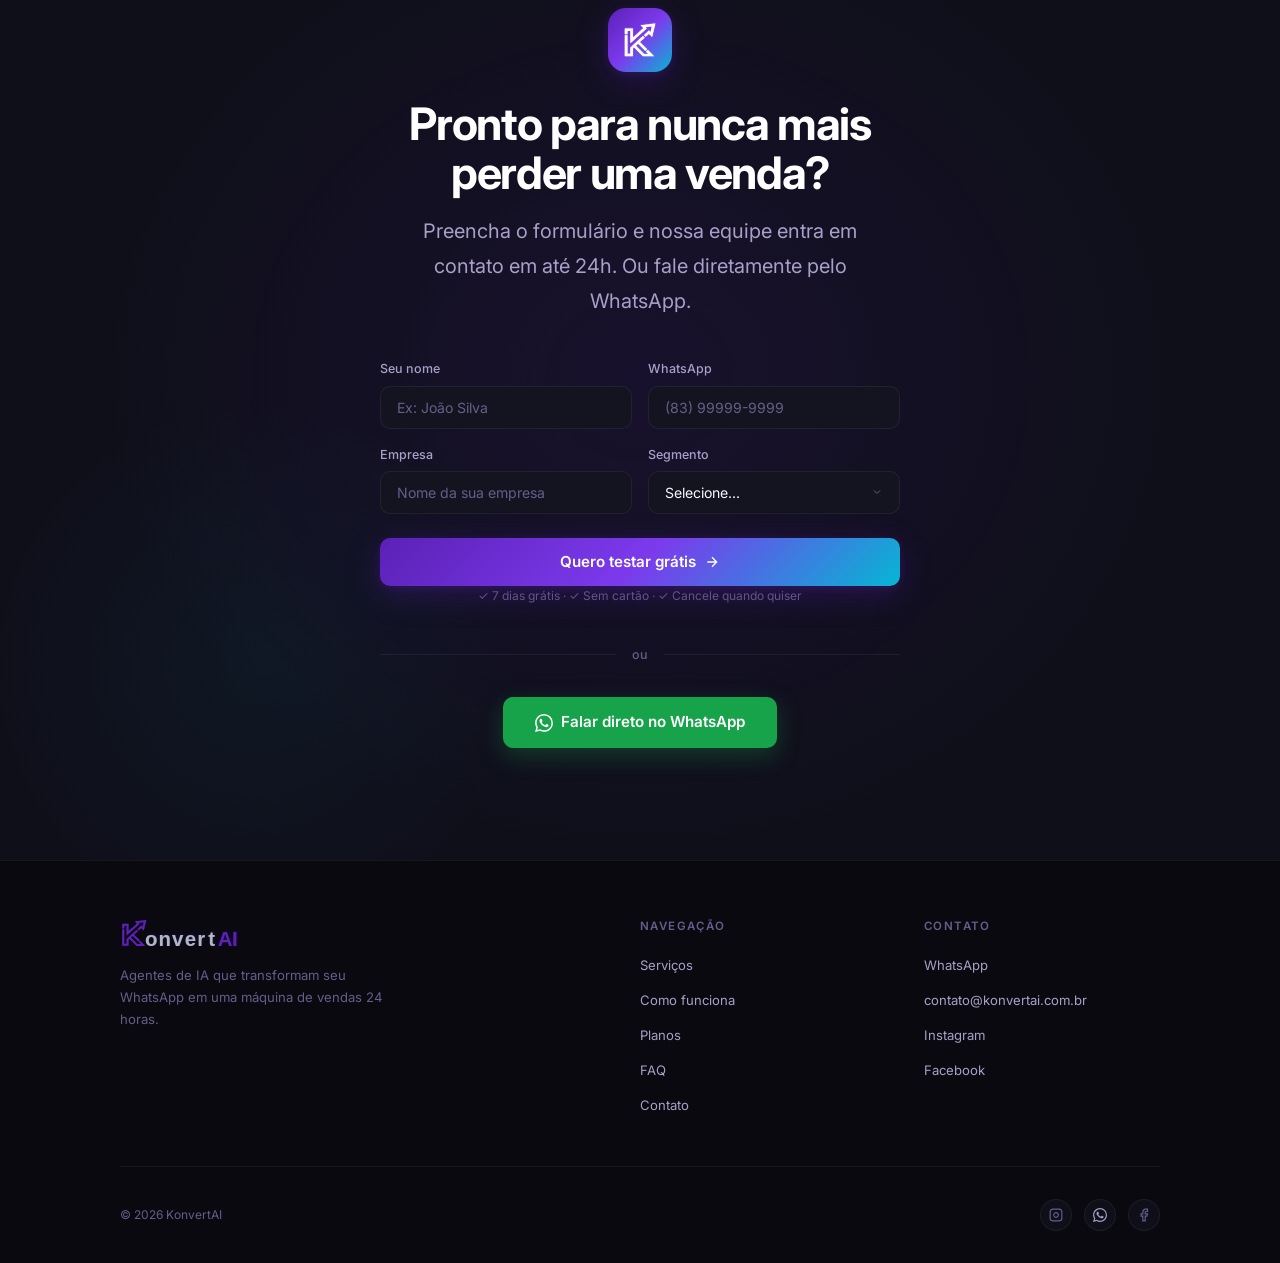
==== commit a6264b33: "fix: mockup visível em mobile + logo footer maior" ====
--- a/index.html
+++ b/index.html
@@ -206,7 +206,7 @@
         </div>
 
         <!-- WhatsApp mockup -->
-        <div class="hero-visual" aria-hidden="true">
+        <div class="hero-visual">
           <div class="mockup">
             <div class="mockup-status">Online agora</div>
 
@@ -688,7 +688,7 @@
       <div class="footer-grid">
         <div>
           <div class="footer-brand">
-            <img src="assets/logo-dark.svg" alt="KonvertAI" height="40">
+            <img src="assets/logo-dark.svg" alt="KonvertAI" class="footer-logo">
           </div>
           <p class="footer-desc">Agentes de IA que transformam seu WhatsApp em uma máquina de vendas 24 horas.</p>
         </div>
--- a/css/planos.css
+++ b/css/planos.css
@@ -319,6 +319,12 @@
   margin-bottom: 1rem;
 }
 
+.footer-logo {
+  height: 40px;
+  width: auto;
+  min-width: 160px;
+}
+
 .footer-brand img {
   width: 32px;
   height: 32px;
--- a/css/responsive.css
+++ b/css/responsive.css
@@ -125,6 +125,21 @@
 
   .wrap {
     padding: 0 1.25rem;
+  }
+
+  .hero-visual {
+    display: flex;
+    margin-top: 2rem;
+  }
+
+  .mockup {
+    width: 220px;
+    margin: 0 auto;
+  }
+
+  .footer-logo {
+    height: 36px;
+    min-width: 140px;
   }
 
   .hero-meta {
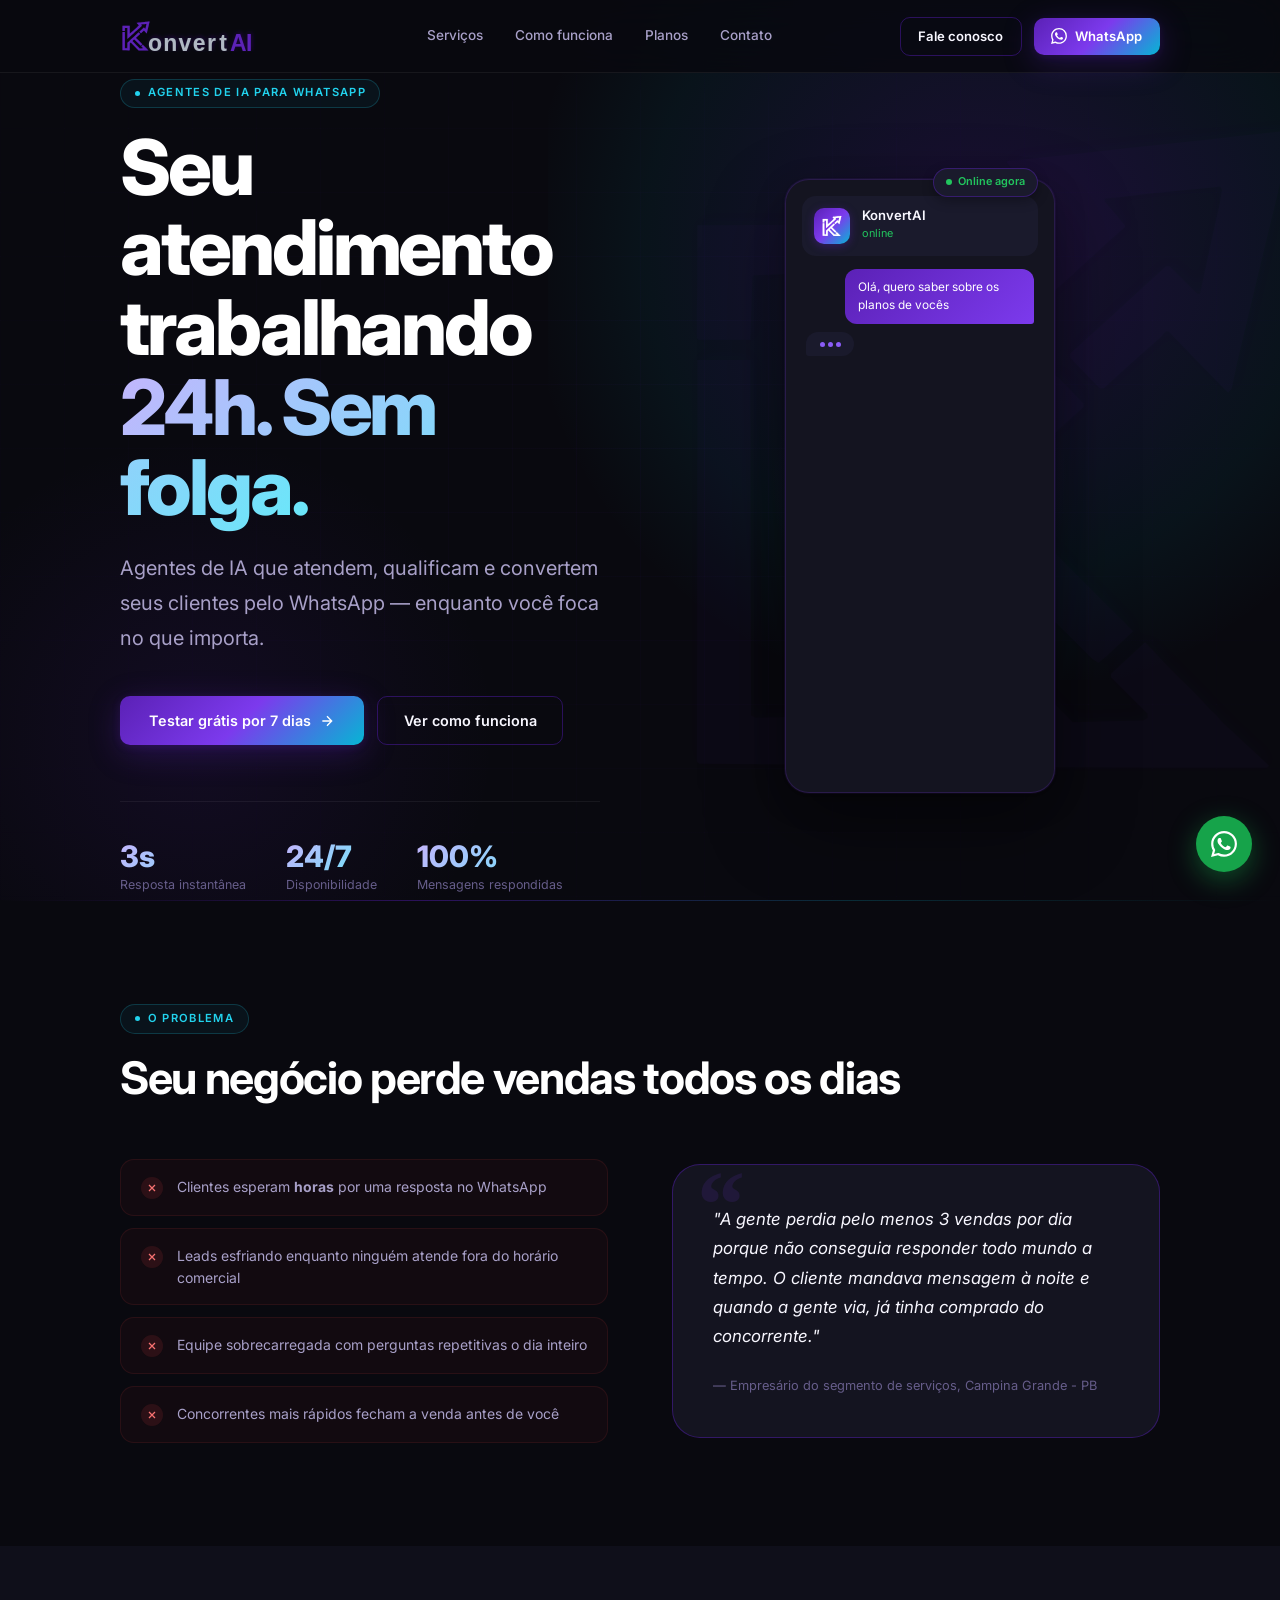
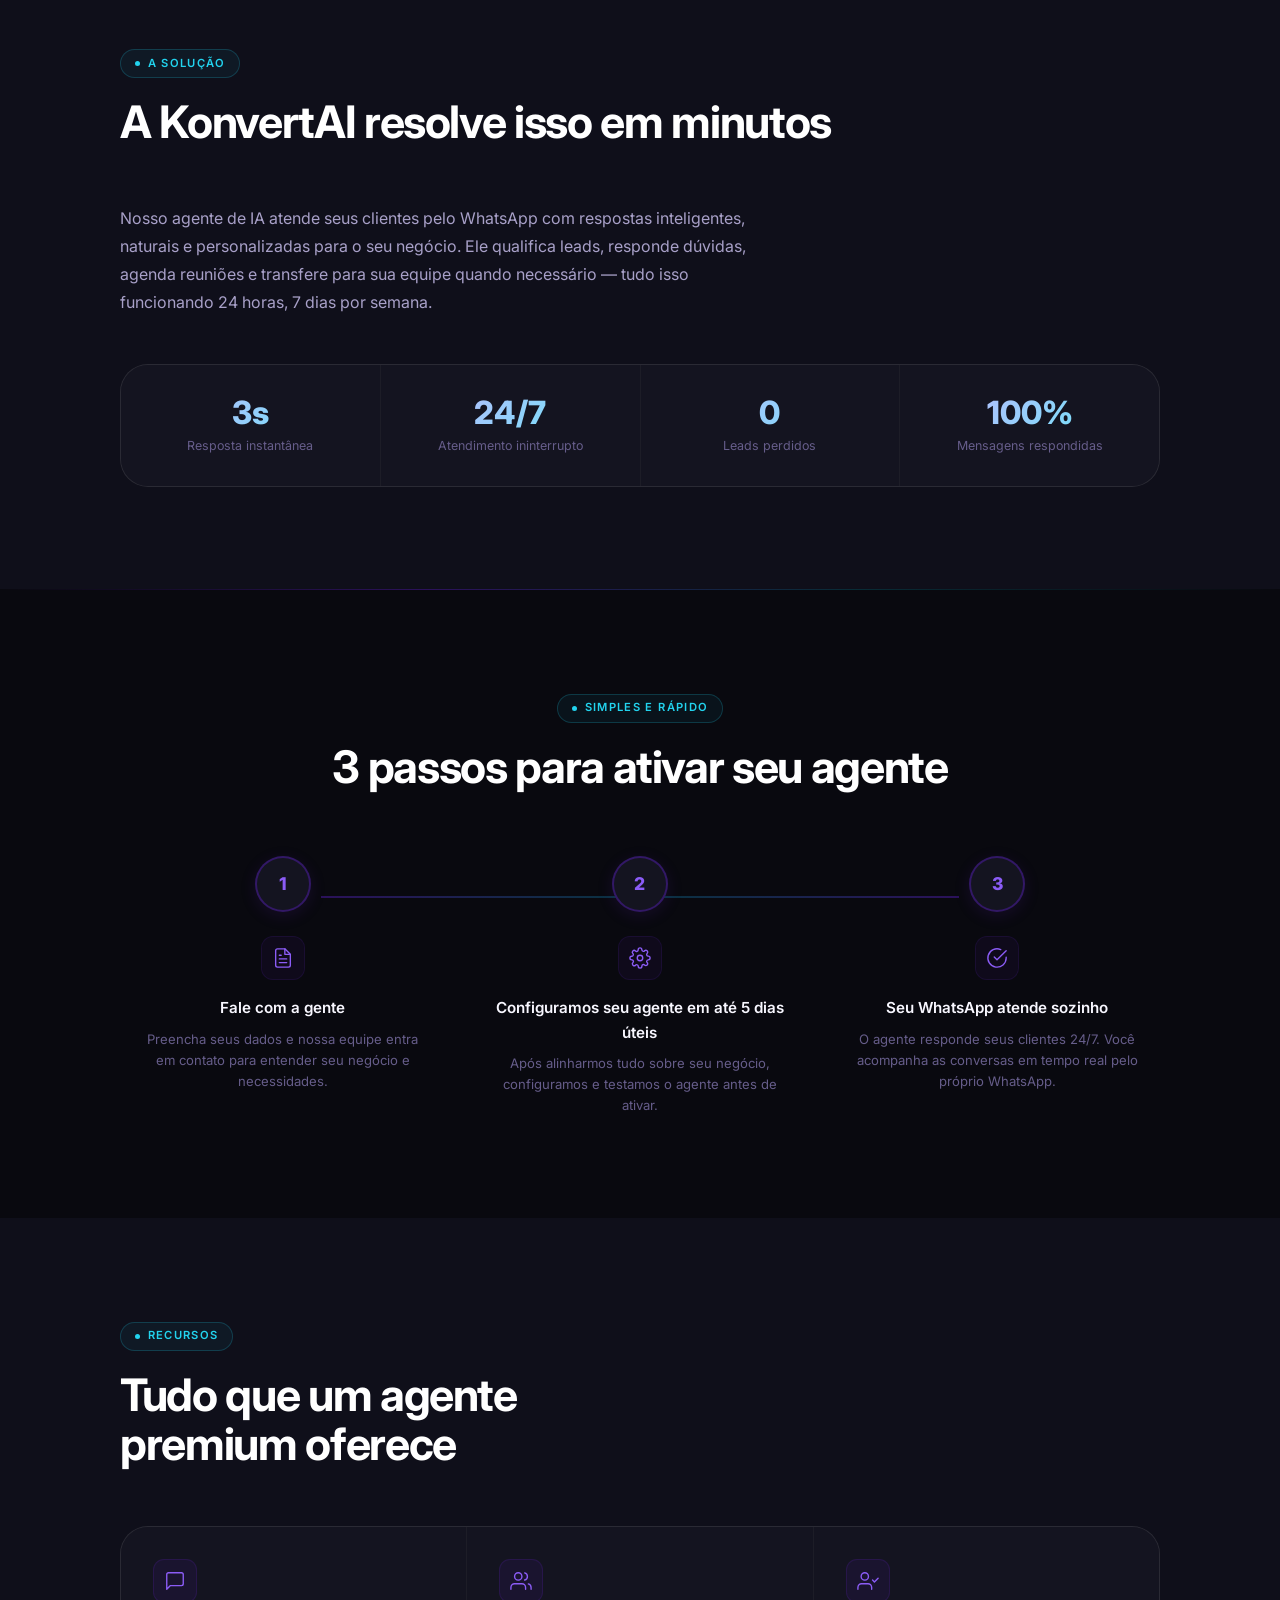
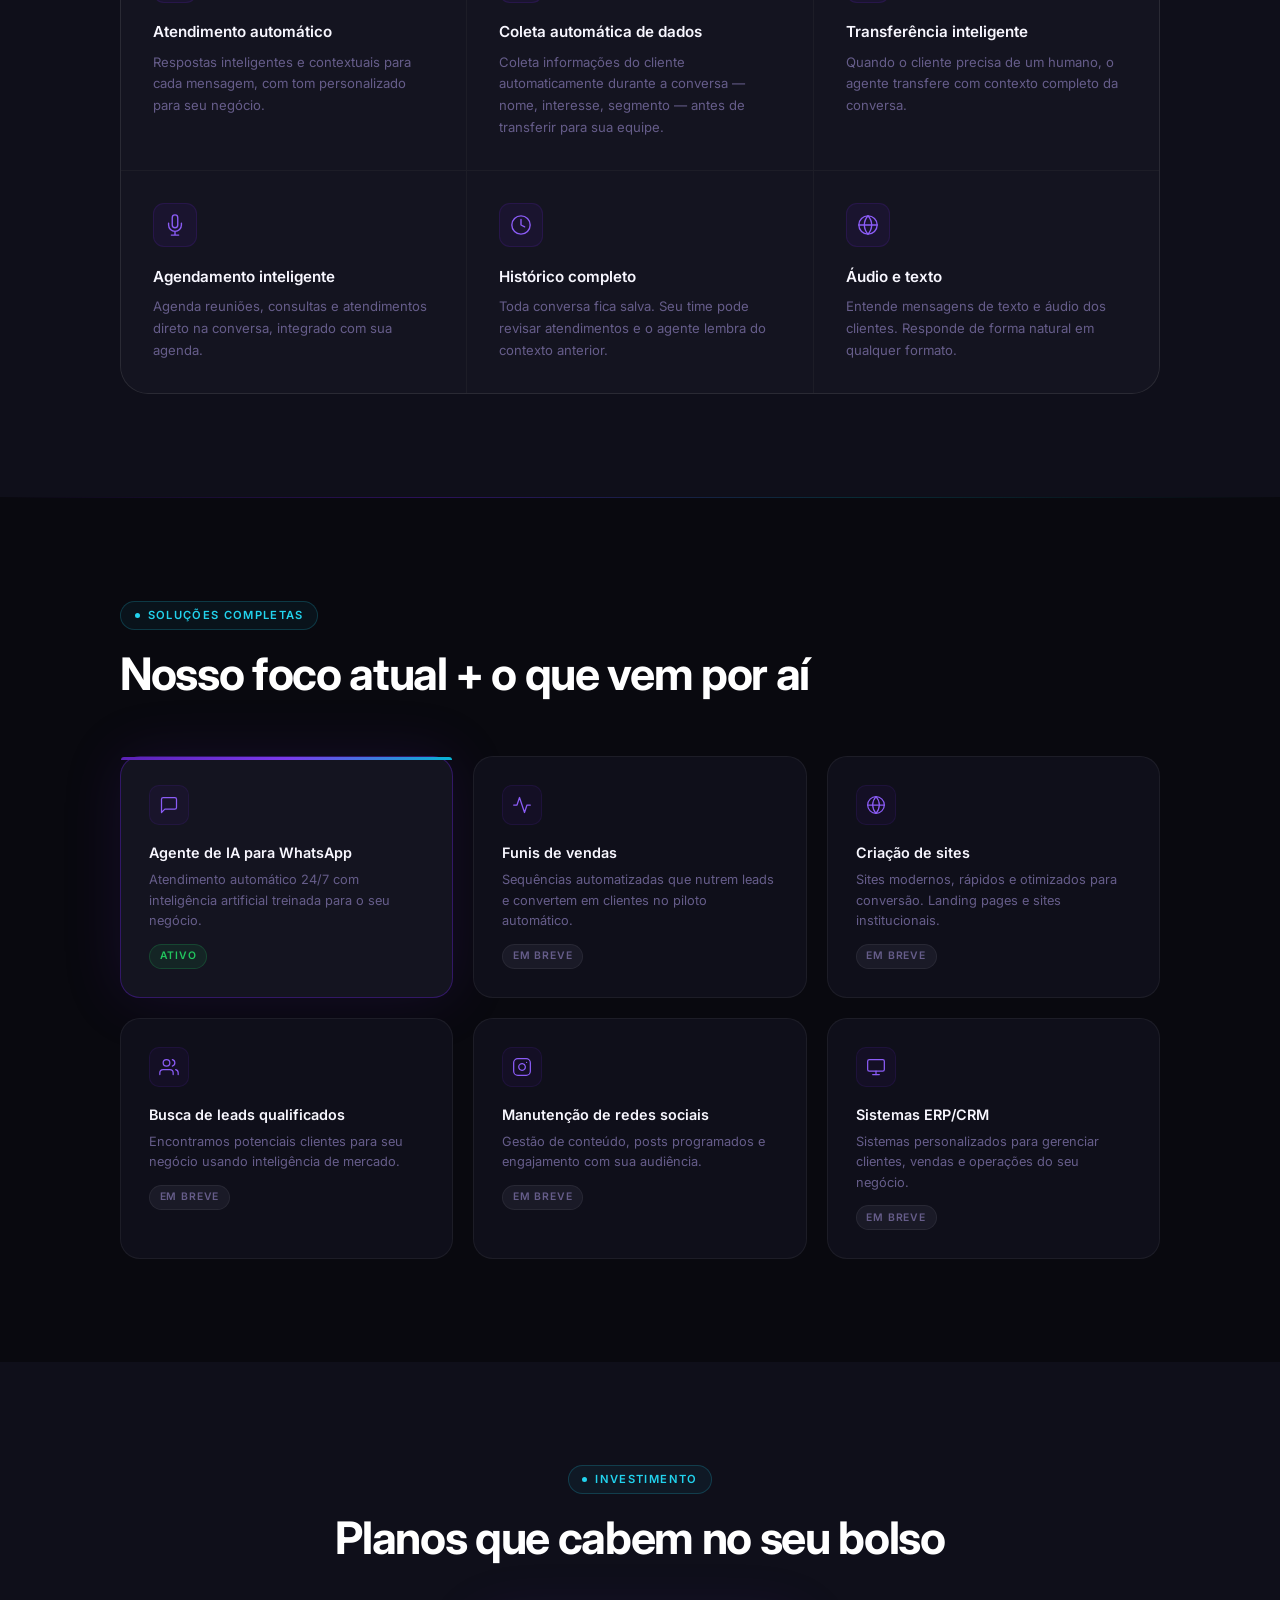
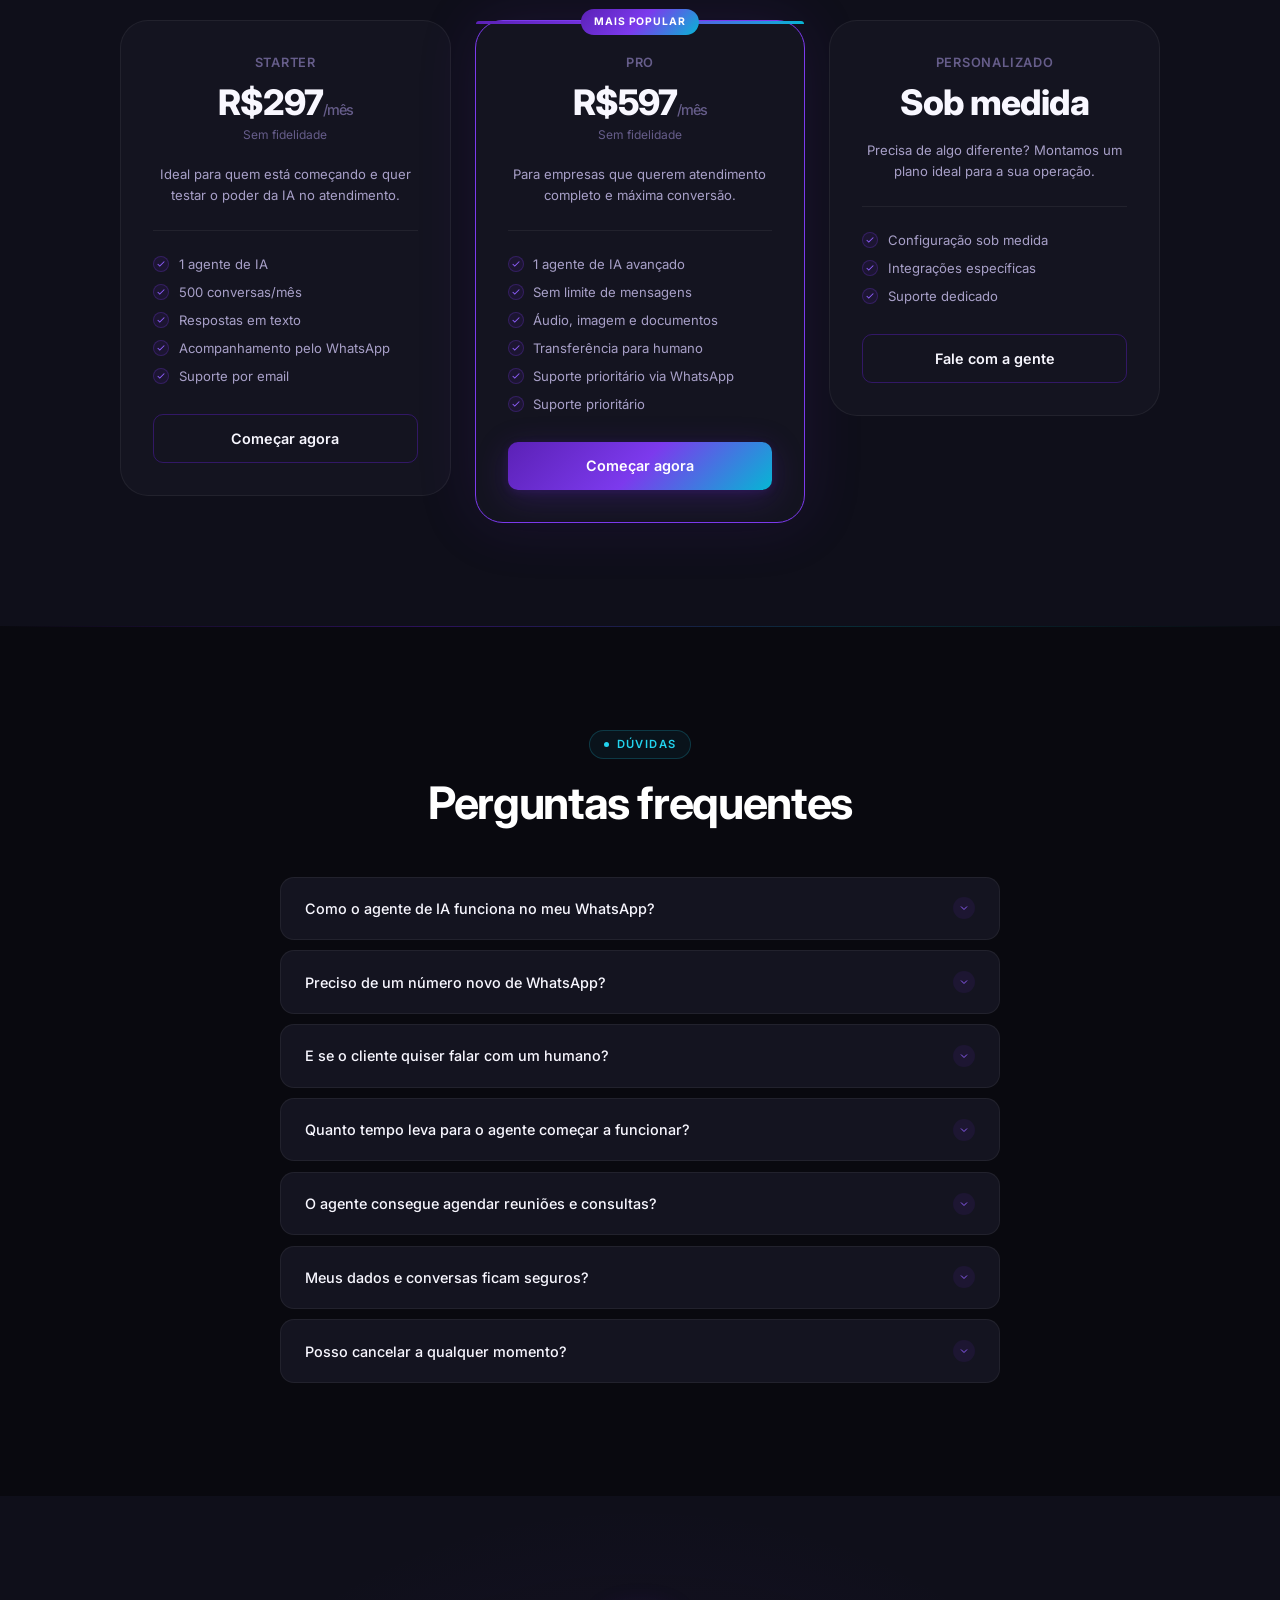
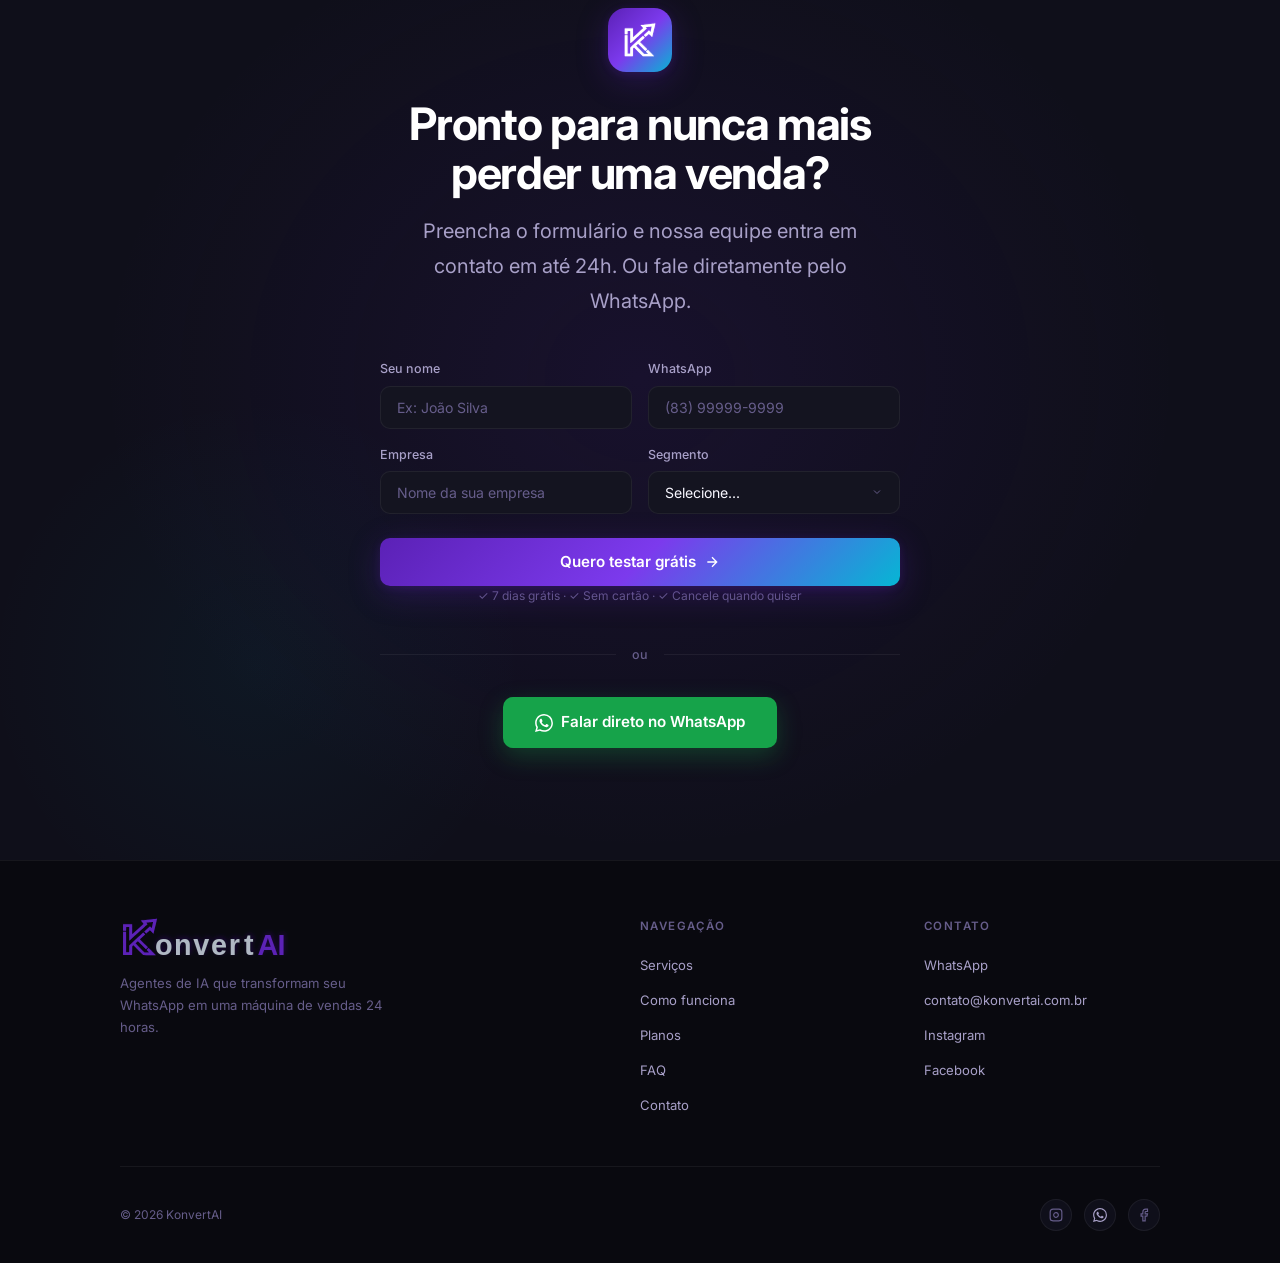
==== commit 4eda2003: "fix: forçar mockup visível mobile + logo footer inline size" ====
--- a/index.html
+++ b/index.html
@@ -688,7 +688,7 @@
       <div class="footer-grid">
         <div>
           <div class="footer-brand">
-            <img src="assets/logo-dark.svg" alt="KonvertAI" class="footer-logo">
+            <img src="assets/logo-dark.svg" alt="KonvertAI" style="height:40px;width:225px;">
           </div>
           <p class="footer-desc">Agentes de IA que transformam seu WhatsApp em uma máquina de vendas 24 horas.</p>
         </div>
--- a/css/hero.css
+++ b/css/hero.css
@@ -7,7 +7,7 @@
   align-items: center;
   padding-top: 72px;
   position: relative;
-  overflow: hidden;
+  overflow-x: hidden;
 }
 
 /* ── Orbs de fundo ── */
@@ -336,6 +336,12 @@
 
   .hero-visual {
     margin-top: 2rem;
+    overflow: visible;
+    justify-content: center;
+  }
+
+  .hero-visual::before {
+    display: none;
   }
 
   .mockup {
--- a/css/responsive.css
+++ b/css/responsive.css
@@ -128,7 +128,7 @@
   }
 
   .hero-visual {
-    display: flex;
+    display: flex !important;
     margin-top: 2rem;
   }
 
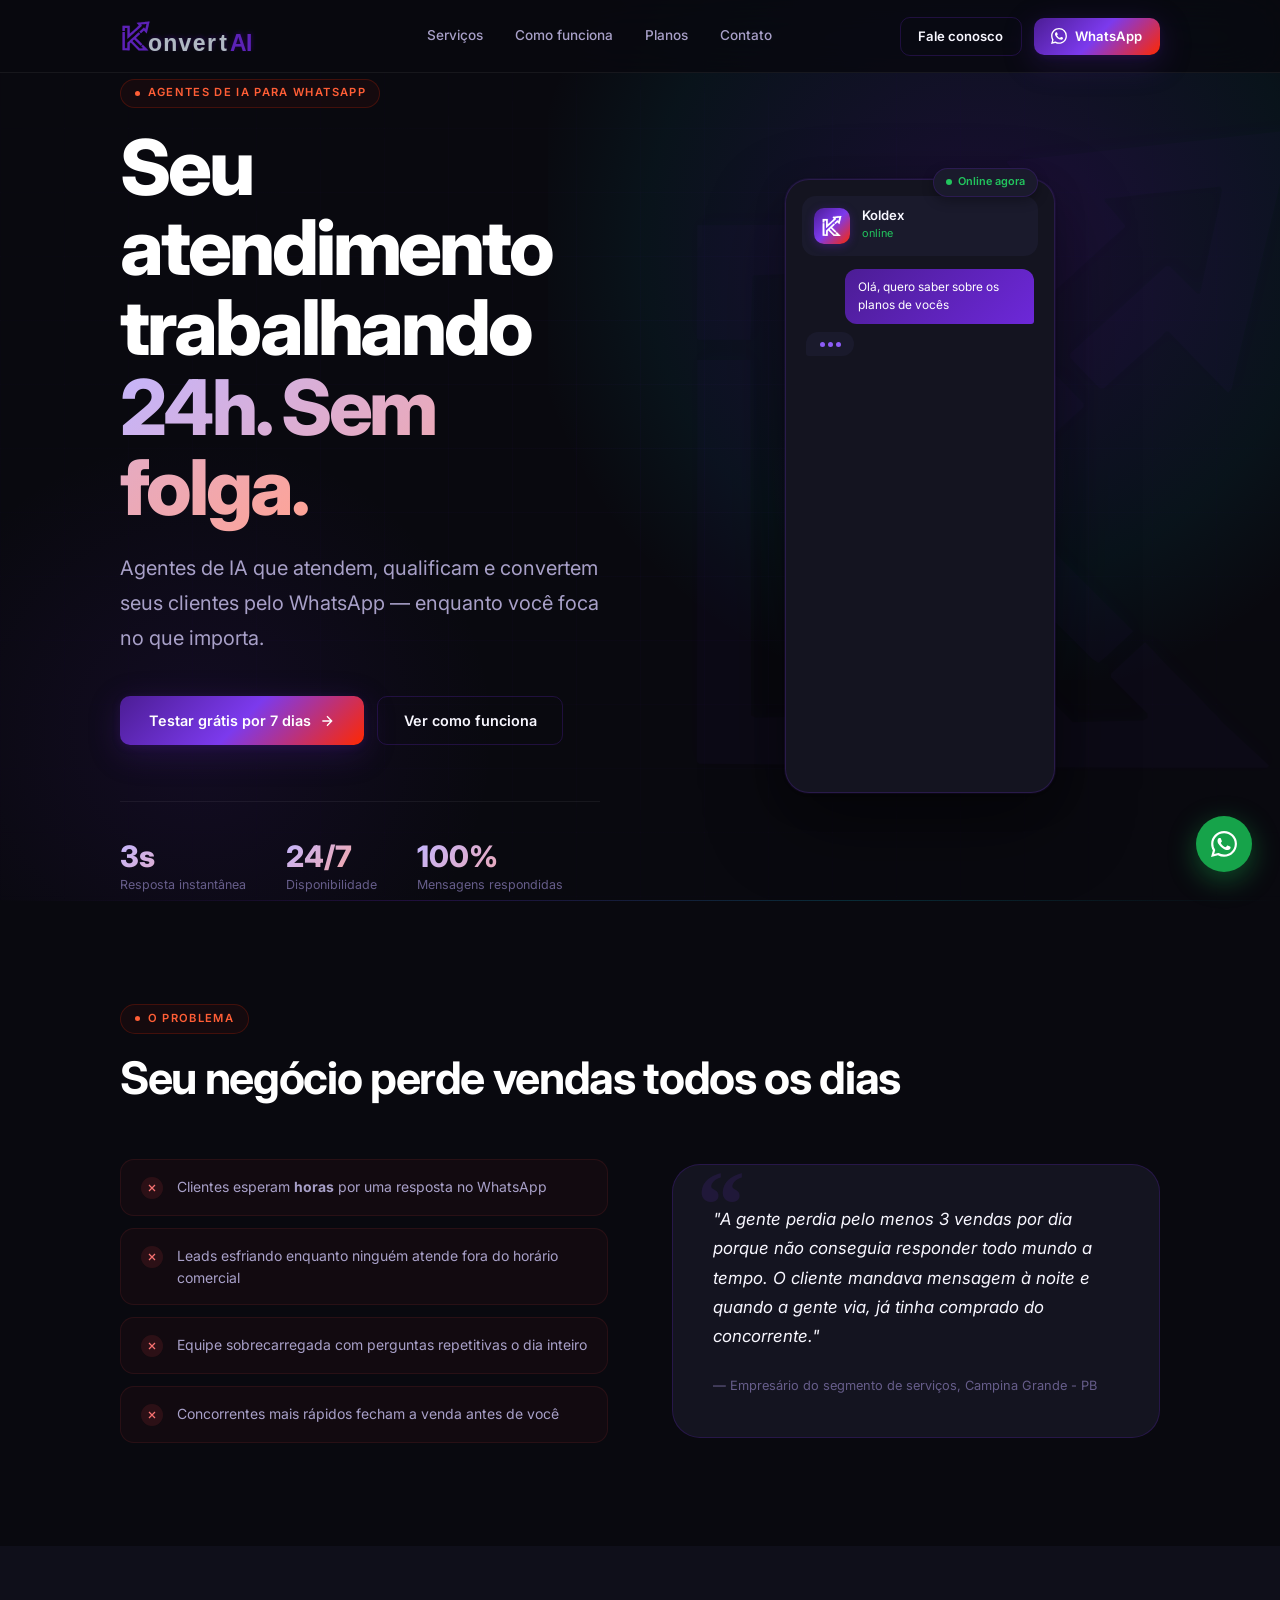
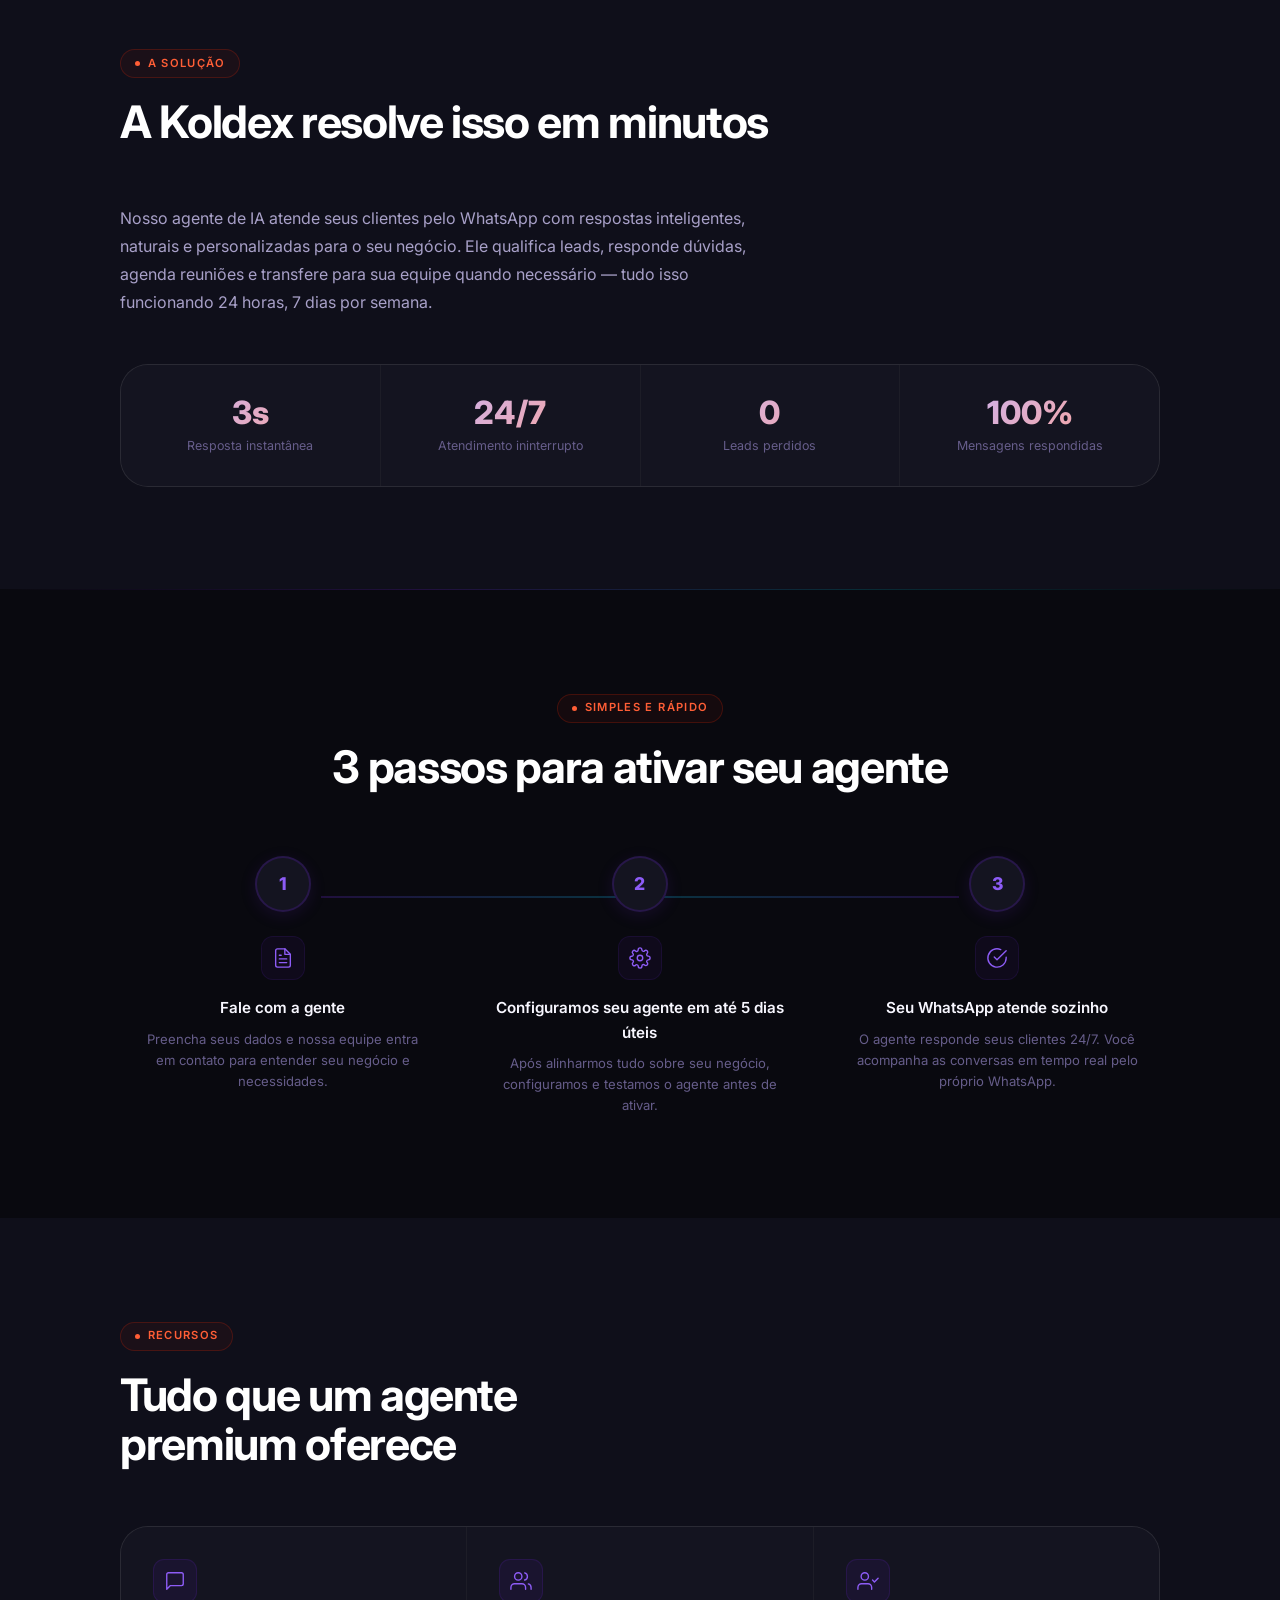
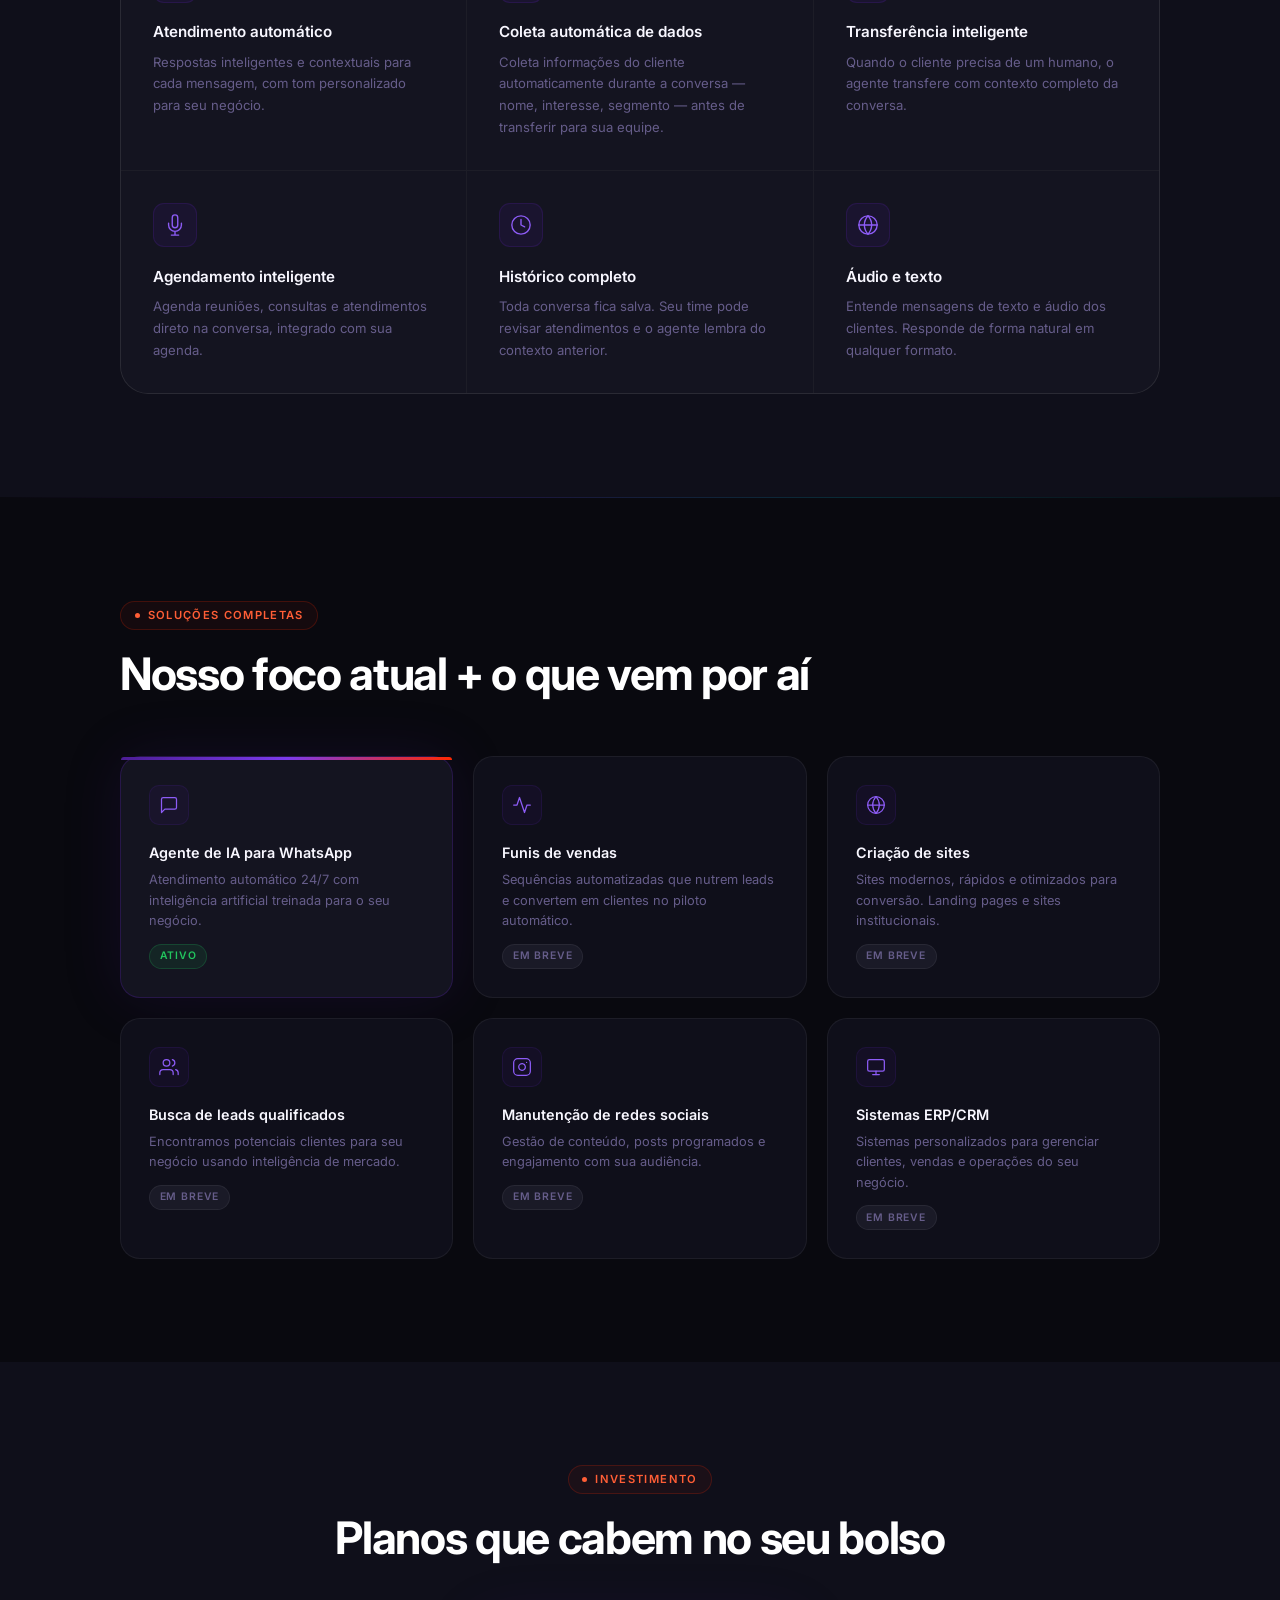
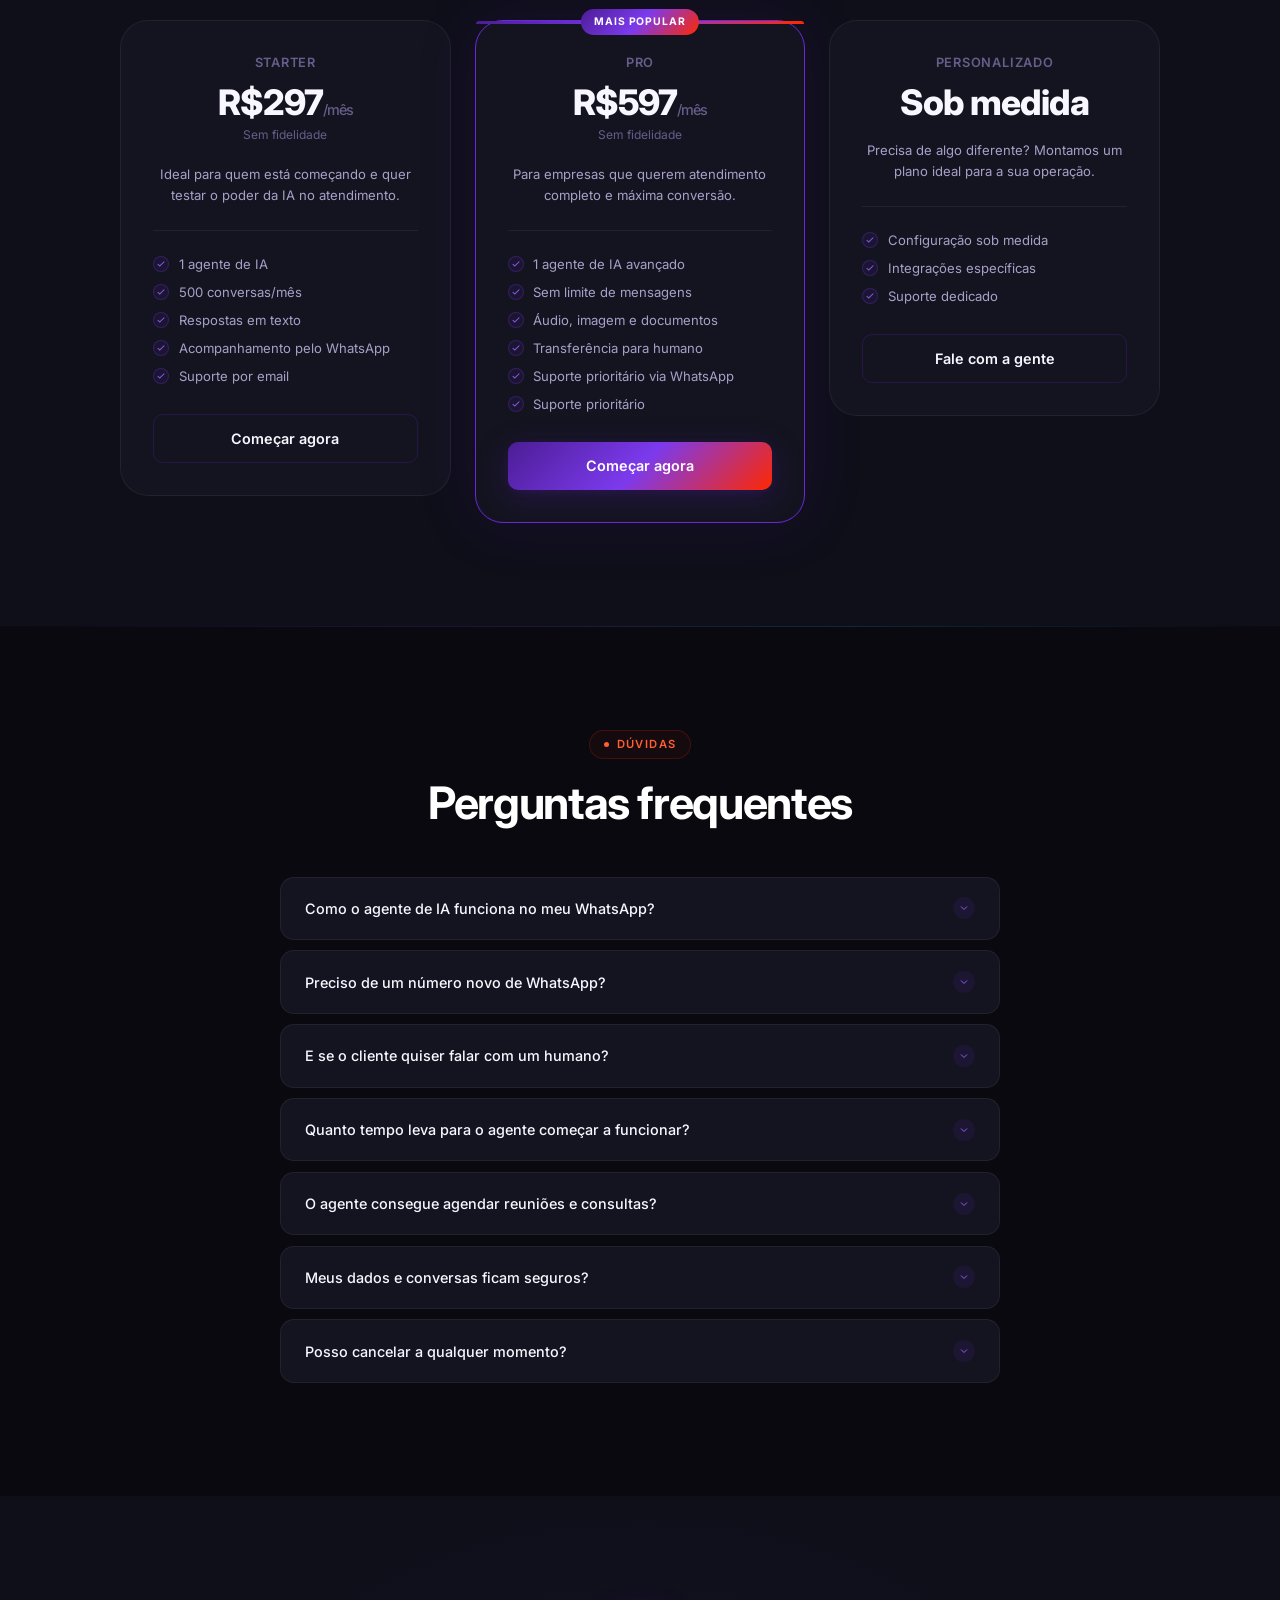
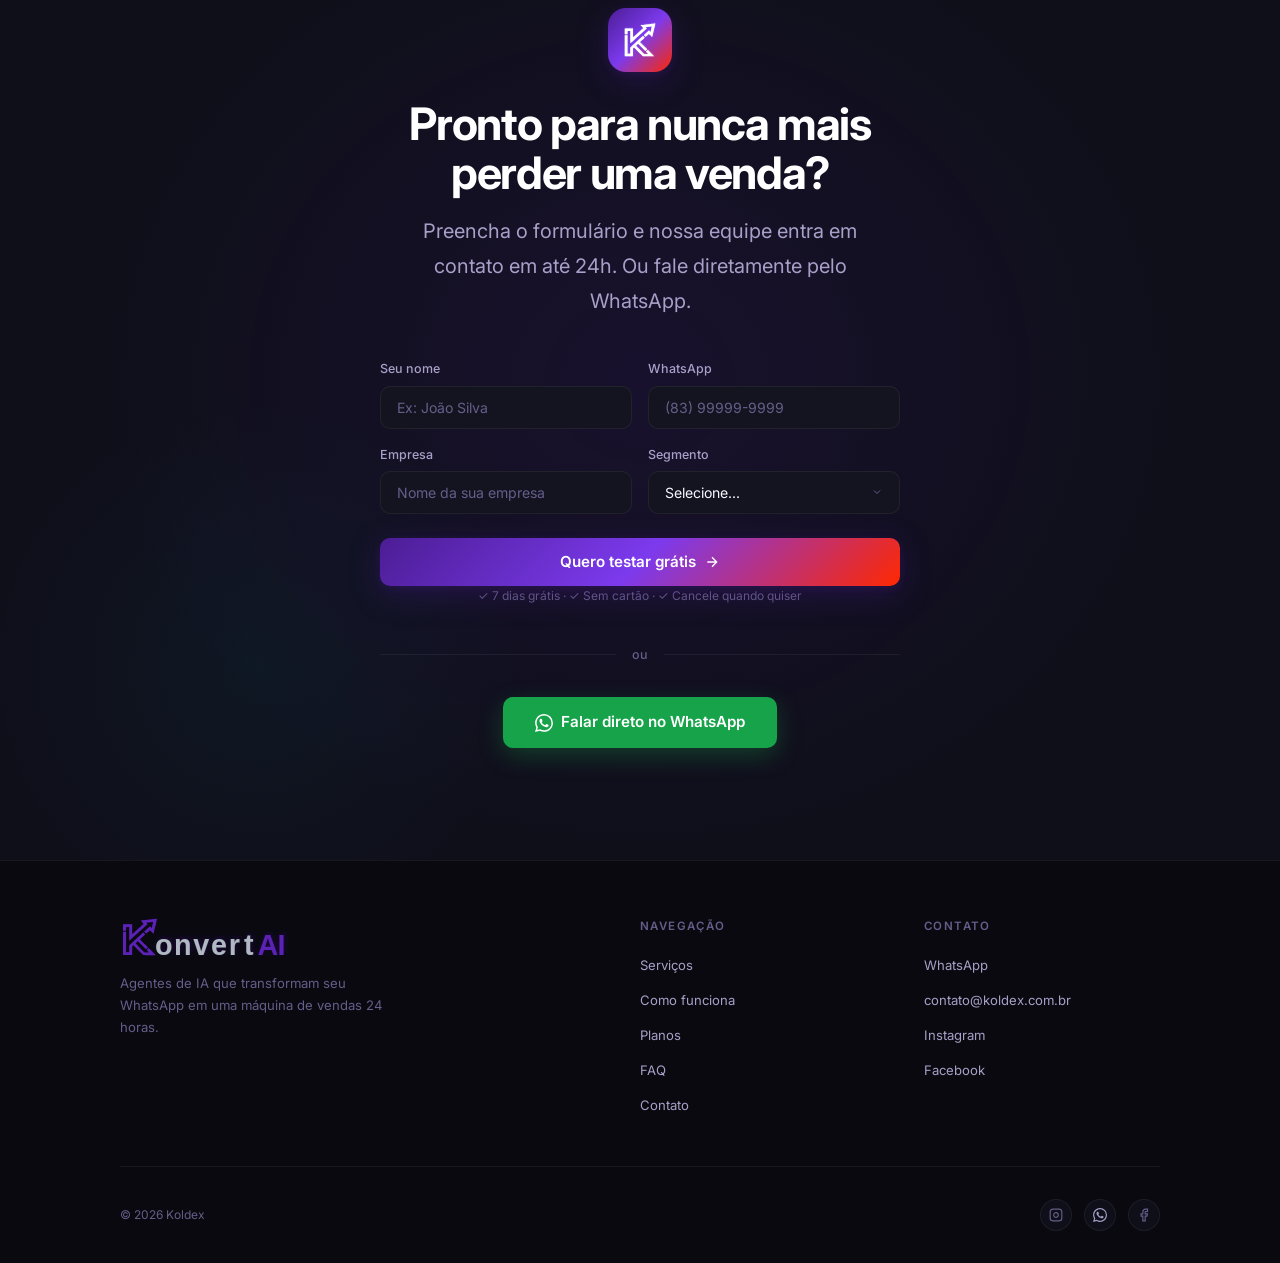
==== commit c8726140: "Renomeando KonvertAI para Koldex no site e atualizando os documentos e assets" ====
--- a/index.html
+++ b/index.html
@@ -3,25 +3,25 @@
 <head>
   <meta charset="UTF-8">
   <meta name="viewport" content="width=device-width, initial-scale=1.0">
-  <meta name="description" content="KonvertAI — Agentes de IA para WhatsApp que atendem, qualificam e convertem seus clientes 24h por dia. Automação inteligente para empresas.">
+  <meta name="description" content="Koldex — Agentes de IA para WhatsApp que atendem, qualificam e convertem seus clientes 24h por dia. Automação inteligente para empresas.">
   <meta name="theme-color" content="#09090F">
 
   <!-- Open Graph -->
-  <meta property="og:title" content="KonvertAI — Agentes de IA para WhatsApp | Atendimento 24h">
+  <meta property="og:title" content="Koldex — Agentes de IA para WhatsApp | Atendimento 24h">
   <meta property="og:description" content="Agentes de IA que atendem, qualificam e convertem seus clientes pelo WhatsApp — enquanto você foca no que importa.">
   <meta property="og:type" content="website">
-  <meta property="og:url" content="https://konvertai.com.br">
+  <meta property="og:url" content="https://koldex.com.br">
   <meta property="og:locale" content="pt_BR">
 
   <!-- Twitter Card -->
   <meta name="twitter:card" content="summary_large_image">
-  <meta name="twitter:title" content="KonvertAI — Agentes de IA para WhatsApp">
+  <meta name="twitter:title" content="Koldex — Agentes de IA para WhatsApp">
   <meta name="twitter:description" content="Atendimento automático 24h pelo WhatsApp com inteligência artificial.">
 
-  <title>KonvertAI — Agentes de IA para WhatsApp | Atendimento Automático 24h</title>
+  <title>Koldex — Agentes de IA para WhatsApp | Atendimento Automático 24h</title>
 
   <!-- Canonical -->
-  <link rel="canonical" href="https://konvertai.com.br/">
+  <link rel="canonical" href="https://koldex.com.br/">
 
   <!-- Favicon -->
   <link rel="icon" type="image/svg+xml" href="assets/favicon.svg">
@@ -32,9 +32,9 @@
   {
     "@context": "https://schema.org",
     "@type": "Organization",
-    "name": "KonvertAI",
-    "url": "https://konvertai.com.br",
-    "logo": "https://konvertai.com.br/assets/k-icon.svg",
+    "name": "Koldex",
+    "url": "https://koldex.com.br",
+    "logo": "https://koldex.com.br/assets/k-icon.svg",
     "description": "Agentes de IA para WhatsApp que atendem, qualificam e convertem seus clientes 24h por dia.",
     "address": {
       "@type": "PostalAddress",
@@ -48,8 +48,8 @@
       "availableLanguage": "Portuguese"
     },
     "sameAs": [
-      "https://instagram.com/konvertai",
-      "https://facebook.com/konvertai"
+      "https://instagram.com/koldex",
+      "https://facebook.com/koldex"
     ]
   }
   </script>
@@ -57,9 +57,9 @@
   {
     "@context": "https://schema.org",
     "@type": "LocalBusiness",
-    "name": "KonvertAI",
+    "name": "Koldex",
     "description": "Agência de automação com IA. Agentes inteligentes para WhatsApp que atendem 24/7.",
-    "url": "https://konvertai.com.br",
+    "url": "https://koldex.com.br",
     "address": {
       "@type": "PostalAddress",
       "addressLocality": "Campina Grande",
@@ -107,8 +107,8 @@
   <nav id="nav" aria-label="Navegação principal">
     <div class="wrap nav-wrap">
       <!-- Logo -->
-      <a href="/" class="nav-brand" aria-label="KonvertAI - Página inicial">
-        <img src="assets/logo-dark.svg" alt="KonvertAI" class="nav-logo" height="32">
+      <a href="/" class="nav-brand" aria-label="Koldex - Página inicial">
+        <img src="assets/logo-dark.svg" alt="Koldex" class="nav-logo" height="32">
       </a>
 
       <!-- Links desktop -->
@@ -215,7 +215,7 @@
                 <img src="assets/k-icon.svg" alt="" width="22" height="22" style="filter: brightness(0) invert(1);">
               </div>
               <div>
-                <div class="mockup-name">KonvertAI</div>
+                <div class="mockup-name">Koldex</div>
                 <div class="mockup-online">online</div>
               </div>
             </div>
@@ -290,7 +290,7 @@
     <section id="solucao" class="section">
       <div class="wrap">
         <span class="eyebrow r">A solução</span>
-        <h2 class="heading r">A KonvertAI resolve isso em minutos</h2>
+        <h2 class="heading r">A Koldex resolve isso em minutos</h2>
 
         <div class="solucao-layout">
           <div class="solucao-desc r">
@@ -688,7 +688,7 @@
       <div class="footer-grid">
         <div>
           <div class="footer-brand">
-            <img src="assets/logo-dark.svg" alt="KonvertAI" style="height:40px;width:225px;">
+            <img src="assets/logo-dark.svg" alt="Koldex" style="height:40px;width:225px;">
           </div>
           <p class="footer-desc">Agentes de IA que transformam seu WhatsApp em uma máquina de vendas 24 horas.</p>
         </div>
@@ -706,23 +706,23 @@
           <h4>Contato</h4>
           <ul>
             <li><a href="https://wa.me/5583999999999" target="_blank" rel="noopener noreferrer">WhatsApp</a></li>
-            <li><a href="mailto:contato@konvertai.com.br">contato@konvertai.com.br</a></li>
-            <li><a href="https://instagram.com/konvertai" target="_blank" rel="noopener noreferrer">Instagram</a></li>
-            <li><a href="https://facebook.com/konvertai" target="_blank" rel="noopener noreferrer">Facebook</a></li>
+            <li><a href="mailto:contato@koldex.com.br">contato@koldex.com.br</a></li>
+            <li><a href="https://instagram.com/koldex" target="_blank" rel="noopener noreferrer">Instagram</a></li>
+            <li><a href="https://facebook.com/koldex" target="_blank" rel="noopener noreferrer">Facebook</a></li>
           </ul>
         </div>
       </div>
 
       <div class="footer-bottom">
-        <span>© 2026 KonvertAI</span>
+        <span>© 2026 Koldex</span>
         <div class="footer-social">
-          <a href="https://instagram.com/konvertai" target="_blank" rel="noopener noreferrer" aria-label="Instagram">
+          <a href="https://instagram.com/koldex" target="_blank" rel="noopener noreferrer" aria-label="Instagram">
             <svg viewBox="0 0 24 24"><rect x="2" y="2" width="20" height="20" rx="5" ry="5" fill="none" stroke="currentColor" stroke-width="2"/><path d="M16 11.37A4 4 0 1112.63 8 4 4 0 0116 11.37z" fill="none" stroke="currentColor" stroke-width="2"/></svg>
           </a>
           <a href="https://wa.me/5583999999999" target="_blank" rel="noopener noreferrer" aria-label="WhatsApp">
             <svg viewBox="0 0 24 24"><path d="M17.472 14.382c-.297-.149-1.758-.867-2.03-.967-.273-.099-.471-.148-.67.15-.197.297-.767.966-.94 1.164-.173.199-.347.223-.644.075-.297-.15-1.255-.463-2.39-1.475-.883-.788-1.48-1.761-1.653-2.059-.173-.297-.018-.458.13-.606.134-.133.298-.347.446-.52.149-.174.198-.298.298-.497.099-.198.05-.371-.025-.52-.075-.149-.669-1.612-.916-2.207-.242-.579-.487-.5-.669-.51-.173-.008-.371-.01-.57-.01-.198 0-.52.074-.792.372-.272.297-1.04 1.016-1.04 2.479 0 1.462 1.065 2.875 1.213 3.074.149.198 2.096 3.2 5.077 4.487.709.306 1.262.489 1.694.625.712.227 1.36.195 1.871.118.571-.085 1.758-.719 2.006-1.413.248-.694.248-1.289.173-1.413-.074-.124-.272-.198-.57-.347m-5.421 7.403h-.004a9.87 9.87 0 01-5.031-1.378l-.361-.214-3.741.982.998-3.648-.235-.374a9.86 9.86 0 01-1.51-5.26c.001-5.45 4.436-9.884 9.888-9.884 2.64 0 5.122 1.03 6.988 2.898a9.825 9.825 0 012.893 6.994c-.003 5.45-4.437 9.884-9.885 9.884m8.413-18.297A11.815 11.815 0 0012.05 0C5.495 0 .16 5.335.157 11.892c0 2.096.547 4.142 1.588 5.945L.057 24l6.305-1.654a11.882 11.882 0 005.683 1.448h.005c6.554 0 11.89-5.335 11.893-11.893a11.821 11.821 0 00-3.48-8.413z"/></svg>
           </a>
-          <a href="https://facebook.com/konvertai" target="_blank" rel="noopener noreferrer" aria-label="Facebook">
+          <a href="https://facebook.com/koldex" target="_blank" rel="noopener noreferrer" aria-label="Facebook">
             <svg viewBox="0 0 24 24"><path d="M18 2h-3a5 5 0 00-5 5v3H7v4h3v8h4v-8h3l1-4h-4V7a1 1 0 011-1h3z" fill="none" stroke="currentColor" stroke-width="2"/></svg>
           </a>
         </div>
--- a/css/tokens.css
+++ b/css/tokens.css
@@ -1,5 +1,5 @@
 /* ═══════════════════════════════════════
-   DESIGN TOKENS — KonvertAI
+   DESIGN TOKENS — Koldex
    Paleta, tipografia, espaçamento, sombras
 ═══════════════════════════════════════ */
 :root {
@@ -10,13 +10,13 @@
   --c-bg3:      #1A1A2C;
   --c-bg4:      #1F1F30;
   --c-border:   rgba(255, 255, 255, 0.06);
-  --c-border-p: rgba(107, 33, 232, 0.35);
+  --c-border-p: rgba(76, 29, 149, 0.35);
 
-  --c-roxo:     #5B21B6;
-  --c-roxo-v:   #7C3AED;
-  --c-roxo-l:   #8B5CF6;
-  --c-ciano:    #06B6D4;
-  --c-ciano-l:  #22D3EE;
+  --c-roxo:     #4C1D95;  /* Roxo Principal Koldex */
+  --c-roxo-v:   #6D28D9;  /* Roxo Vibrant Koldex */
+  --c-roxo-l:   #8D5CF6;  /* Roxo Light Koldex */
+  --c-vermelho:   #FF2800;  /* Vermelho Ferrari Koldex */
+  --c-vermelho-l: #FF5E36;  /* Vermelho Ferrari Light */
 
   --c-text-1:   #F8F7FF;
   --c-text-2:   #A8A0C8;
@@ -26,16 +26,16 @@
   --c-green:    #22C55E;
 
   /* ── Gradientes ── */
-  --g-brand:    linear-gradient(135deg, #5B21B6 0%, #7C3AED 50%, #06B6D4 100%);
-  --g-brand-s:  linear-gradient(135deg, #7C3AED, #06B6D4);
-  --g-text:     linear-gradient(135deg, #C4B5FD 0%, #67E8F9 100%);
-  --g-subtle:   linear-gradient(135deg, rgba(91, 33, 182, 0.12), rgba(6, 182, 212, 0.06));
+  --g-brand:    linear-gradient(135deg, #4C1D95 0%, #7C3AED 50%, #FF2800 100%);
+  --g-brand-s:  linear-gradient(135deg, #6D28D9, #FF2800);
+  --g-text:     linear-gradient(135deg, #C4B5FD 0%, #FFA394 100%);
+  --g-subtle:   linear-gradient(135deg, rgba(76, 29, 149, 0.12), rgba(255, 40, 0, 0.06));
 
   /* ── Sombras ── */
   --s-card:     0 1px 3px rgba(0, 0, 0, 0.3), 0 8px 32px rgba(0, 0, 0, 0.2);
-  --s-brand:    0 8px 32px rgba(91, 33, 182, 0.3), 0 2px 8px rgba(91, 33, 182, 0.2);
-  --s-brand-l:  0 16px 48px rgba(91, 33, 182, 0.4);
-  --s-glow:     0 0 60px rgba(91, 33, 182, 0.15);
+  --s-brand:    0 8px 32px rgba(76, 29, 149, 0.3), 0 2px 8px rgba(76, 29, 149, 0.2);
+  --s-brand-l:  0 16px 48px rgba(76, 29, 149, 0.4);
+  --s-glow:     0 0 60px rgba(76, 29, 149, 0.15);
 
   /* ── Tipografia ── */
   --f-sans: 'Inter', -apple-system, BlinkMacSystemFont, sans-serif;
--- a/css/layout.css
+++ b/css/layout.css
@@ -1,5 +1,5 @@
 /* ═══════════════════════════════════════
-   LAYOUT — KonvertAI
+   LAYOUT — Koldex
    Container, seções, grid helpers
 ═══════════════════════════════════════ */
 .wrap {
--- a/css/typography.css
+++ b/css/typography.css
@@ -1,5 +1,5 @@
 /* ═══════════════════════════════════════
-   TIPOGRAFIA — KonvertAI
+   TIPOGRAFIA — Koldex
 ═══════════════════════════════════════ */
 
 /* ── Eyebrow / Badge ── */
@@ -11,9 +11,9 @@
   font-weight: 600;
   letter-spacing: 0.12em;
   text-transform: uppercase;
-  color: var(--c-ciano-l);
-  border: 1px solid rgba(34, 211, 238, 0.2);
-  background: rgba(34, 211, 238, 0.05);
+  color: var(--c-vermelho-l);
+  border: 1px solid rgba(255, 40, 0, 0.2);
+  background: rgba(255, 40, 0, 0.05);
   padding: 0.3rem 0.85rem;
   border-radius: var(--r-full);
   margin-bottom: 1.25rem;
@@ -23,7 +23,7 @@
   content: '';
   width: 5px;
   height: 5px;
-  background: var(--c-ciano-l);
+  background: var(--c-vermelho-l);
   border-radius: 50%;
   animation: pulse-dot 2s ease-in-out infinite;
 }
--- a/css/buttons.css
+++ b/css/buttons.css
@@ -1,5 +1,5 @@
 /* ═══════════════════════════════════════
-   BOTÕES — KonvertAI
+   BOTÕES — Koldex
 ═══════════════════════════════════════ */
 .btn {
   display: inline-flex;
--- a/css/nav.css
+++ b/css/nav.css
@@ -1,5 +1,5 @@
 /* ═══════════════════════════════════════
-   NAVBAR — KonvertAI
+   NAVBAR — Koldex
 ═══════════════════════════════════════ */
 #nav {
   position: fixed;
--- a/css/hero.css
+++ b/css/hero.css
@@ -1,5 +1,5 @@
 /* ═══════════════════════════════════════
-   HERO — KonvertAI
+   HERO — Koldex
 ═══════════════════════════════════════ */
 #hero {
   min-height: 100vh;
--- a/css/utilities.css
+++ b/css/utilities.css
@@ -1,5 +1,5 @@
 /* ═══════════════════════════════════════
-   UTILITIES — KonvertAI
+   UTILITIES — Koldex
    Dividers, reveal animations, FAB
 ═══════════════════════════════════════ */
 
--- a/css/animations.css
+++ b/css/animations.css
@@ -1,5 +1,5 @@
 /* ═══════════════════════════════════════
-   ANIMAÇÕES + POLISH — KonvertAI
+   ANIMAÇÕES + POLISH — Koldex
    Etapa 5: smooth reveals, stagger, hover effects
 ═══════════════════════════════════════ */
 
--- a/css/form.css
+++ b/css/form.css
@@ -1,5 +1,5 @@
 /* ═══════════════════════════════════════
-   FORMULÁRIO DE LEAD — KonvertAI
+   FORMULÁRIO DE LEAD — Koldex
 ═══════════════════════════════════════ */
 
 .lead-form {
--- a/css/responsive.css
+++ b/css/responsive.css
@@ -1,5 +1,5 @@
 /* ═══════════════════════════════════════
-   RESPONSIVIDADE COMPLETA — KonvertAI
+   RESPONSIVIDADE COMPLETA — Koldex
    Adaptação para celulares, tablets, laptops, desktops
 ═══════════════════════════════════════ */
 
@@ -123,8 +123,10 @@
     font-size: 15px;
   }
 
-  .wrap {
-    padding: 0 1.25rem;
+  #hero {
+    min-height: auto;
+    padding-top: 80px;
+    padding-bottom: 2rem;
   }
 
   .hero-visual {
@@ -137,9 +139,8 @@
     margin: 0 auto;
   }
 
-  .footer-logo {
-    height: 36px;
-    min-width: 140px;
+  .wrap {
+    padding: 0 1.25rem;
   }
 
   .hero-meta {
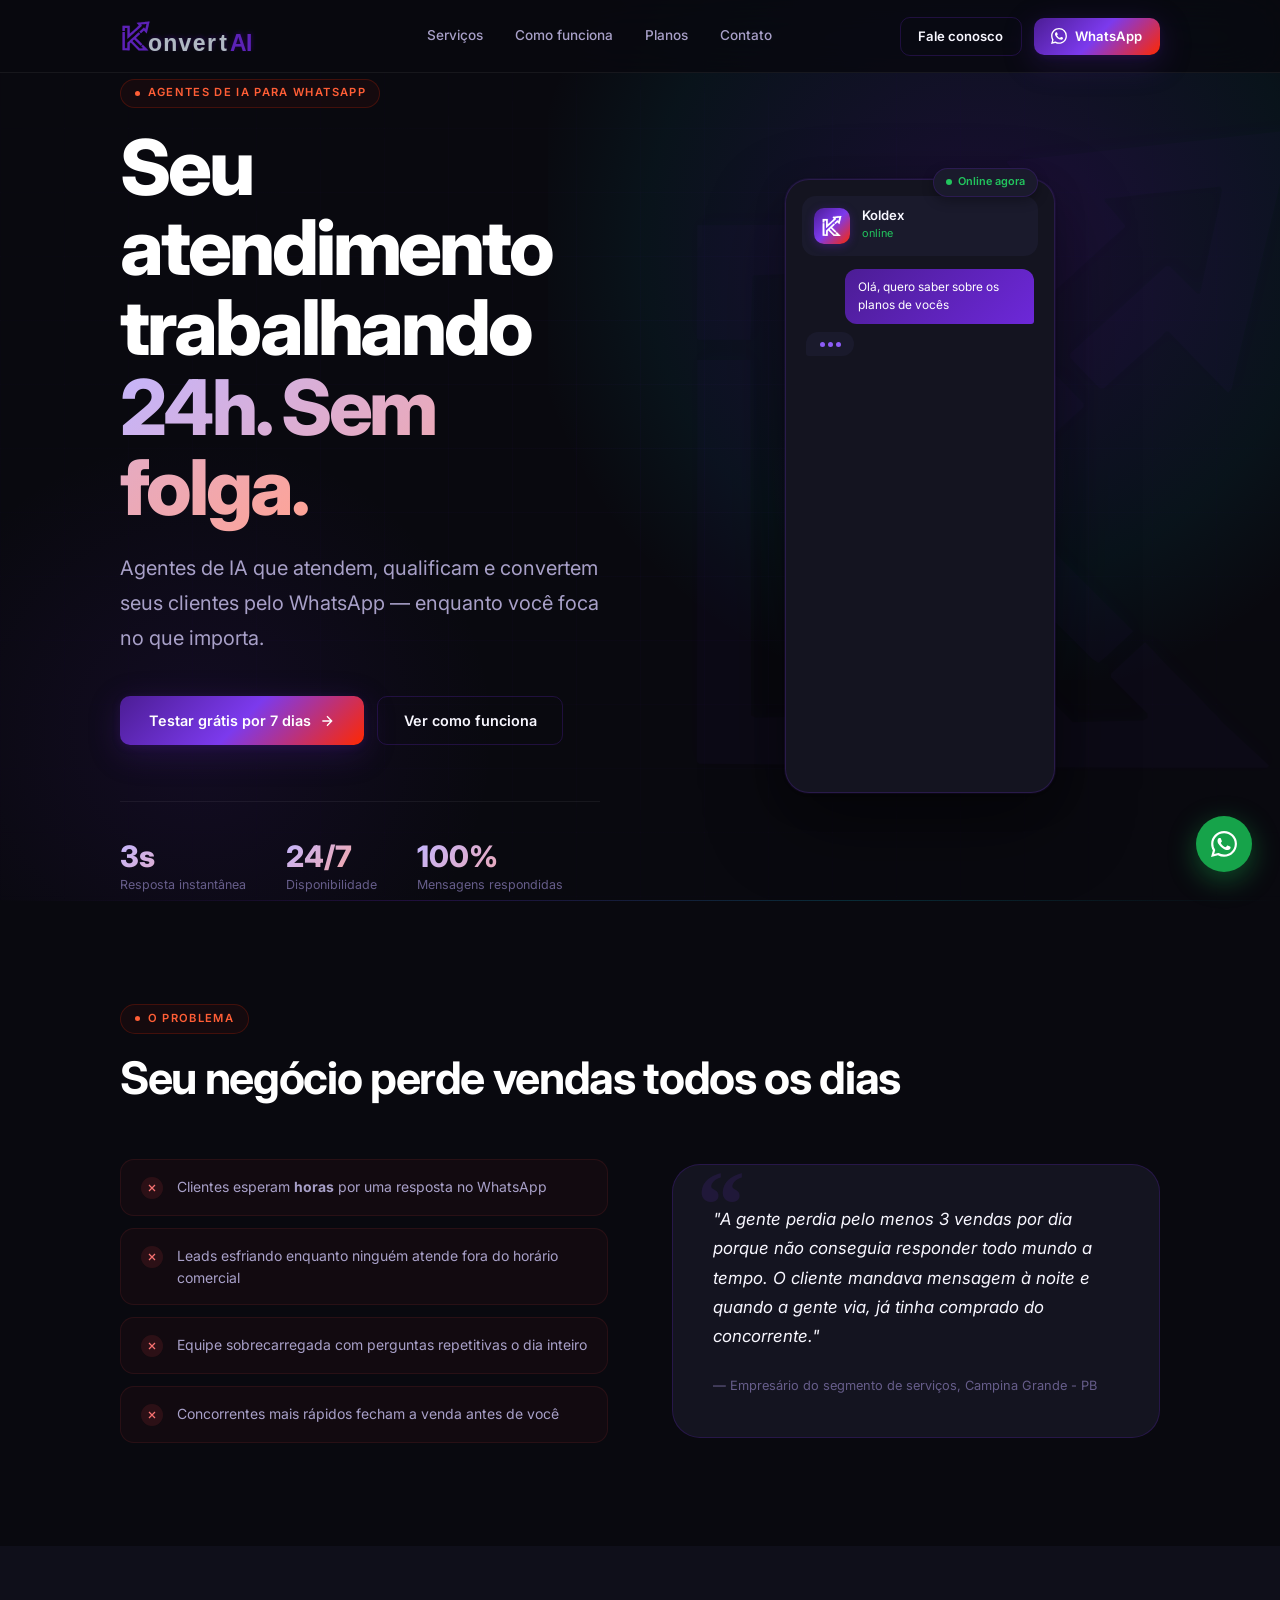
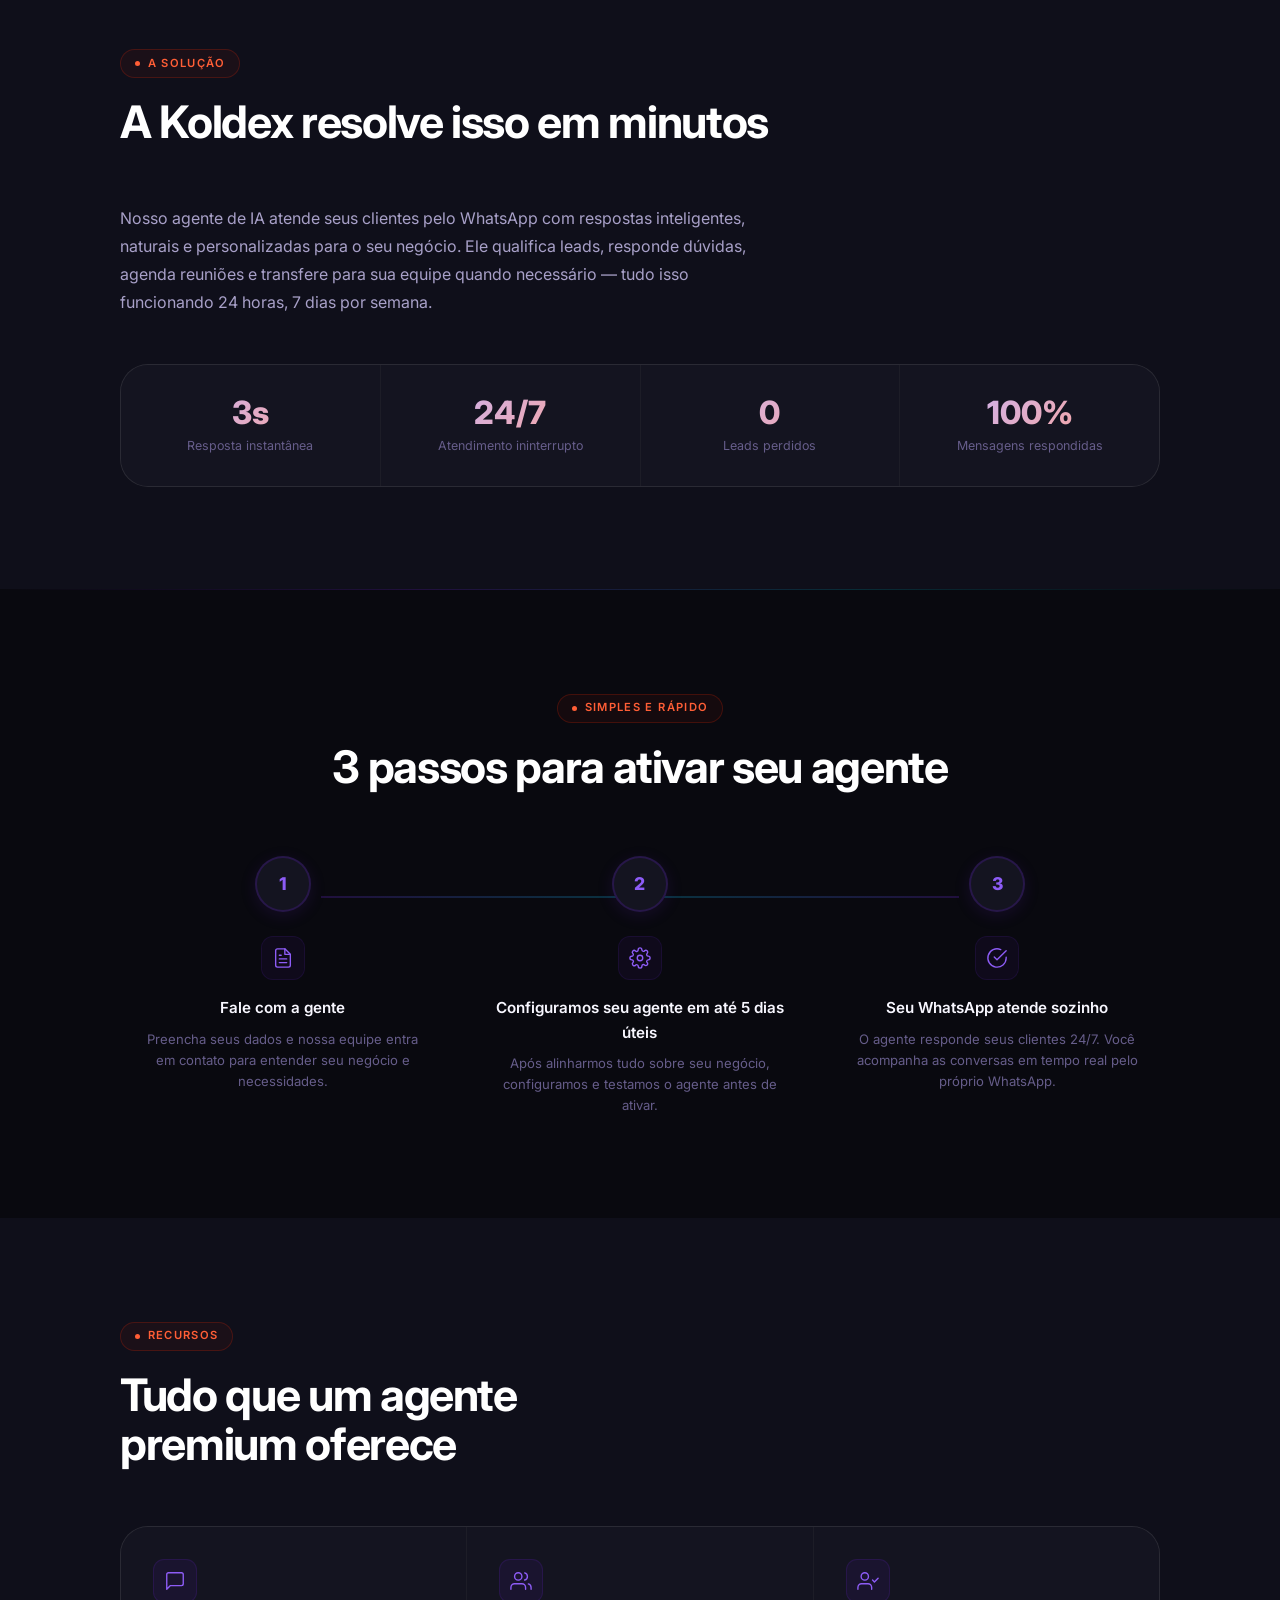
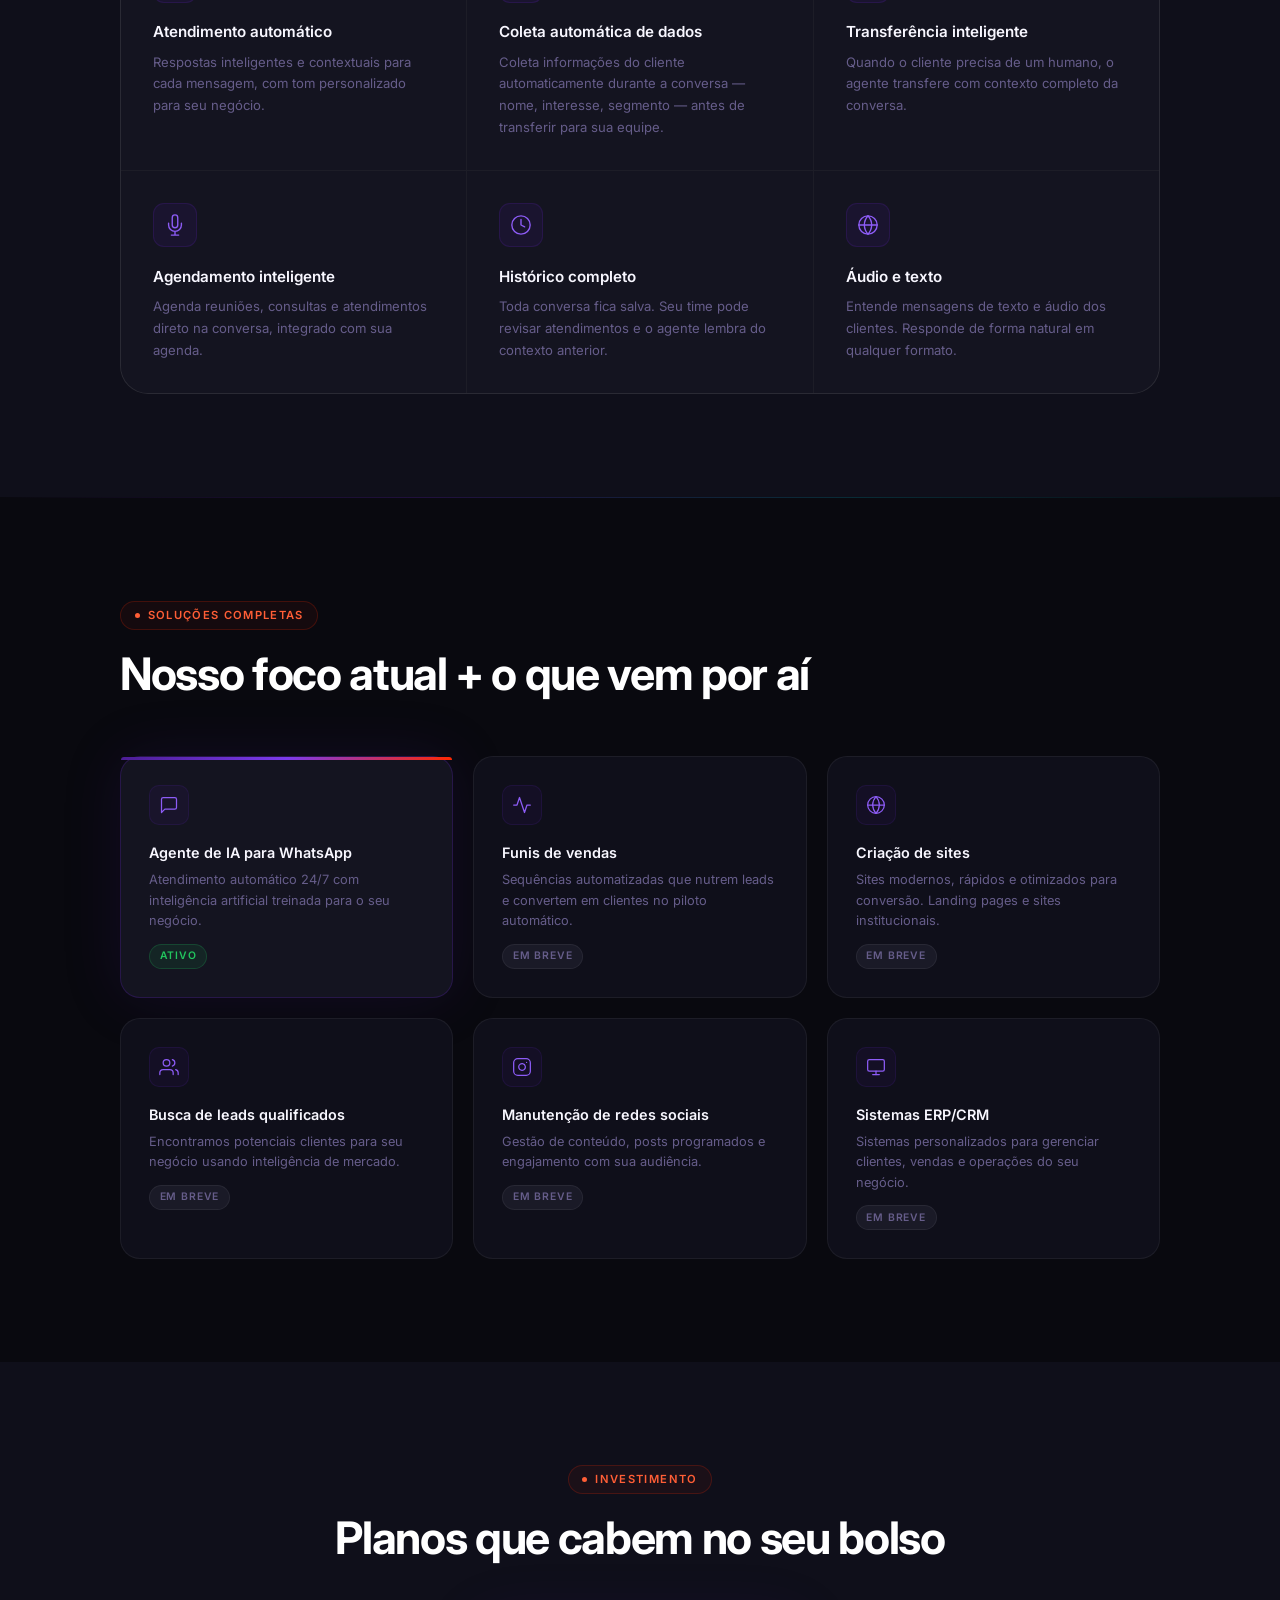
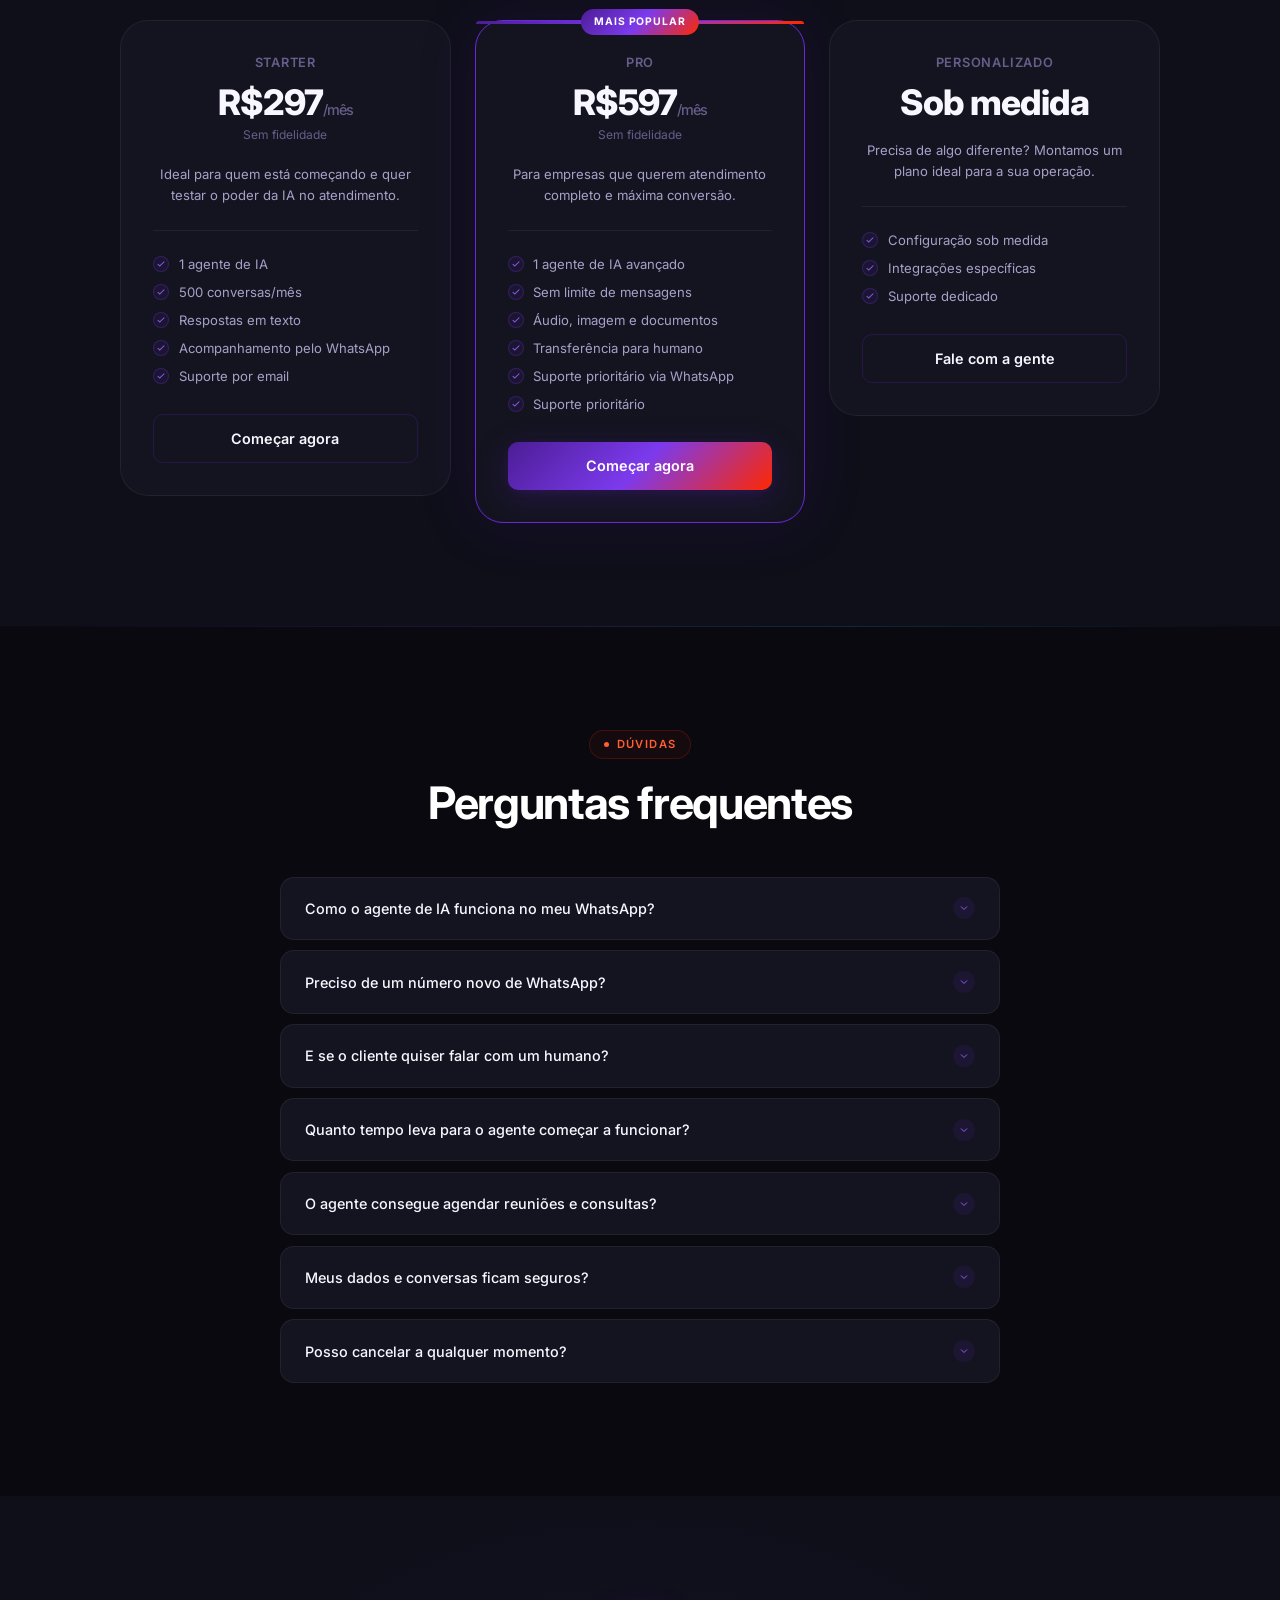
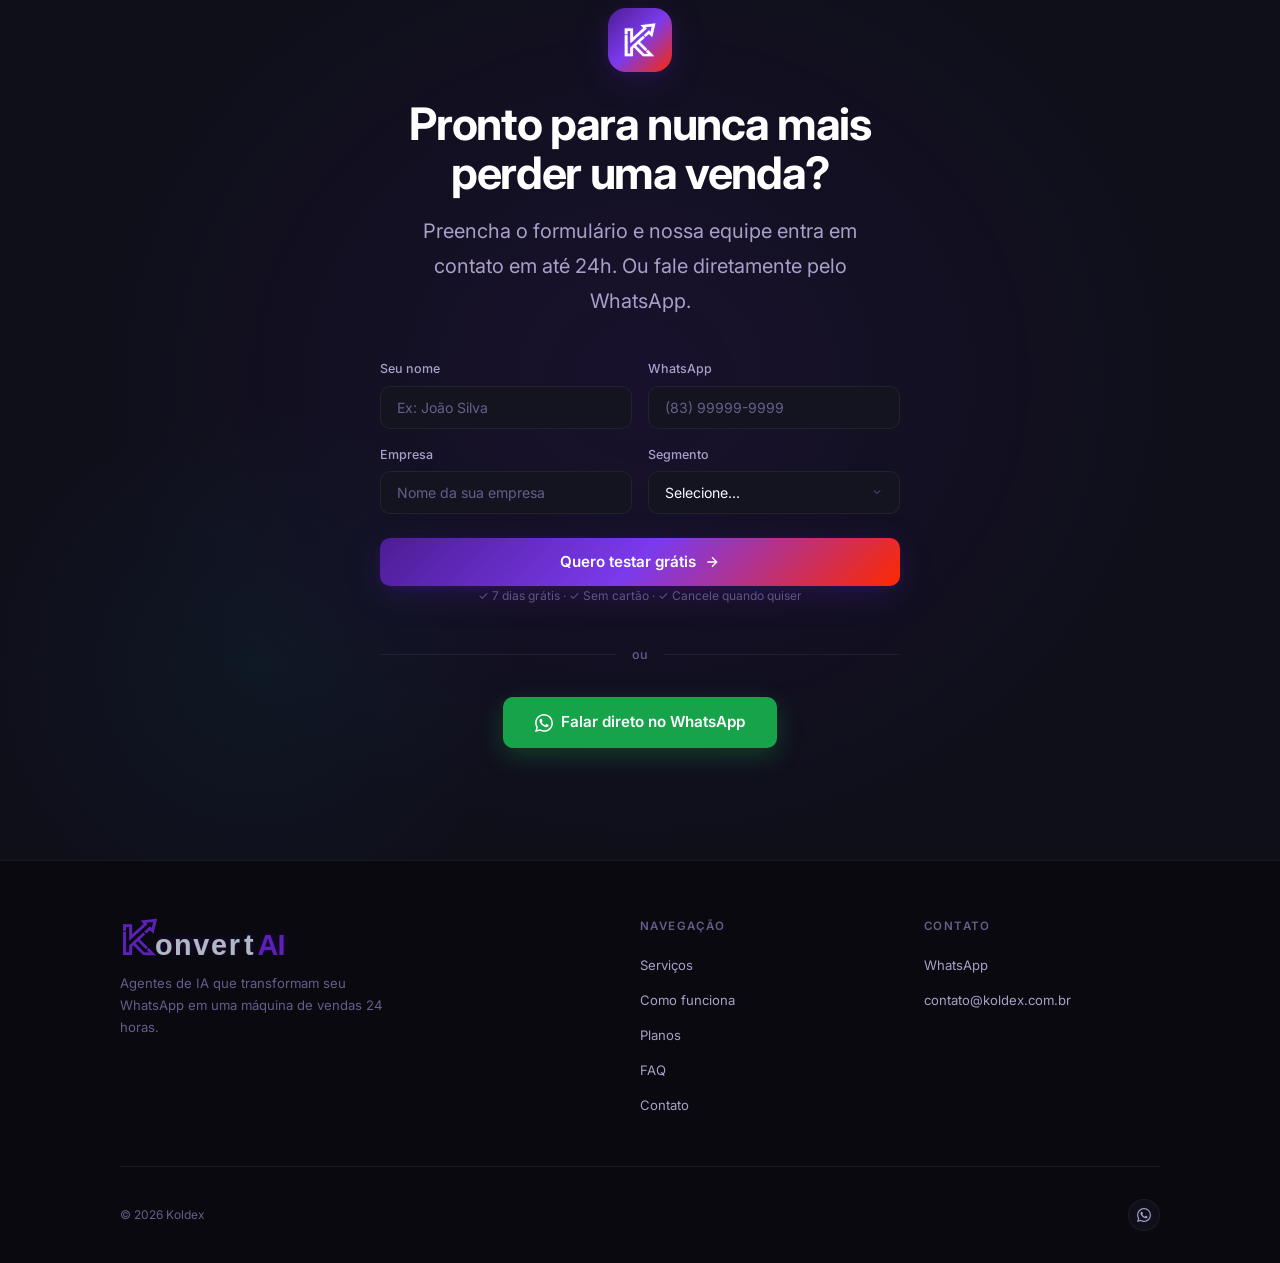
==== commit fdad8a52: "Atualizando número de WhatsApp e removendo links de redes sociais" ====
--- a/index.html
+++ b/index.html
@@ -46,11 +46,7 @@
       "@type": "ContactPoint",
       "contactType": "sales",
       "availableLanguage": "Portuguese"
-    },
-    "sameAs": [
-      "https://instagram.com/koldex",
-      "https://facebook.com/koldex"
-    ]
+    }
   }
   </script>
   <script type="application/ld+json">
@@ -122,7 +118,7 @@
       <!-- Actions -->
       <div class="nav-actions">
         <a href="#contato" class="btn btn-outline btn-sm" data-open-form>Fale conosco</a>
-        <a href="https://wa.me/5583999999999?text=Ol%C3%A1%2C%20quero%20saber%20mais%20sobre%20o%20agente%20de%20IA" class="btn btn-brand btn-sm" target="_blank" rel="noopener noreferrer">
+        <a href="https://wa.me/5583998920606?text=Ol%C3%A1%2C%20quero%20saber%20mais%20sobre%20o%20agente%20de%20IA" class="btn btn-brand btn-sm" target="_blank" rel="noopener noreferrer">
           <svg width="16" height="16" viewBox="0 0 24 24" fill="currentColor" aria-hidden="true">
             <path d="M17.472 14.382c-.297-.149-1.758-.867-2.03-.967-.273-.099-.471-.148-.67.15-.197.297-.767.966-.94 1.164-.173.199-.347.223-.644.075-.297-.15-1.255-.463-2.39-1.475-.883-.788-1.48-1.761-1.653-2.059-.173-.297-.018-.458.13-.606.134-.133.298-.347.446-.52.149-.174.198-.298.298-.497.099-.198.05-.371-.025-.52-.075-.149-.669-1.612-.916-2.207-.242-.579-.487-.5-.669-.51-.173-.008-.371-.01-.57-.01-.198 0-.52.074-.792.372-.272.297-1.04 1.016-1.04 2.479 0 1.462 1.065 2.875 1.213 3.074.149.198 2.096 3.2 5.077 4.487.709.306 1.262.489 1.694.625.712.227 1.36.195 1.871.118.571-.085 1.758-.719 2.006-1.413.248-.694.248-1.289.173-1.413-.074-.124-.272-.198-.57-.347m-5.421 7.403h-.004a9.87 9.87 0 01-5.031-1.378l-.361-.214-3.741.982.998-3.648-.235-.374a9.86 9.86 0 01-1.51-5.26c.001-5.45 4.436-9.884 9.888-9.884 2.64 0 5.122 1.03 6.988 2.898a9.825 9.825 0 012.893 6.994c-.003 5.45-4.437 9.884-9.885 9.884m8.413-18.297A11.815 11.815 0 0012.05 0C5.495 0 .16 5.335.157 11.892c0 2.096.547 4.142 1.588 5.945L.057 24l6.305-1.654a11.882 11.882 0 005.683 1.448h.005c6.554 0 11.89-5.335 11.893-11.893a11.821 11.821 0 00-3.48-8.413z"/>
           </svg>
@@ -144,7 +140,7 @@
       <a href="#como">Como funciona</a>
       <a href="#planos">Planos</a>
       <a href="#contato">Contato</a>
-      <a href="https://wa.me/5583999999999?text=Ol%C3%A1%2C%20quero%20saber%20mais%20sobre%20o%20agente%20de%20IA" class="btn btn-wpp" target="_blank" rel="noopener noreferrer">
+      <a href="https://wa.me/5583998920606?text=Ol%C3%A1%2C%20quero%20saber%20mais%20sobre%20o%20agente%20de%20IA" class="btn btn-wpp" target="_blank" rel="noopener noreferrer">
         Falar no WhatsApp
       </a>
     </div>
@@ -177,7 +173,7 @@
           </p>
 
           <div class="hero-ctas">
-            <a href="https://wa.me/5583999999999?text=Ol%C3%A1%2C%20quero%20testar%20o%20agente%20de%20IA%20por%207%20dias" class="btn btn-brand" target="_blank" rel="noopener noreferrer">
+            <a href="https://wa.me/5583998920606?text=Ol%C3%A1%2C%20quero%20testar%20o%20agente%20de%20IA%20por%207%20dias" class="btn btn-brand" target="_blank" rel="noopener noreferrer">
               Testar grátis por 7 dias
               <svg width="16" height="16" viewBox="0 0 24 24" fill="none" stroke="currentColor" stroke-width="2" aria-hidden="true">
                 <path d="M5 12h14M12 5l7 7-7 7"/>
@@ -519,7 +515,7 @@
             <div class="plano-item"><div class="plano-check"><svg viewBox="0 0 24 24"><polyline points="20 6 9 17 4 12"/></svg></div>Acompanhamento pelo WhatsApp</div>
             <div class="plano-item"><div class="plano-check"><svg viewBox="0 0 24 24"><polyline points="20 6 9 17 4 12"/></svg></div>Suporte por email</div>
           </div>
-          <a href="https://wa.me/5583999999999?text=Quero%20o%20plano%20Starter" class="btn btn-outline plano-cta" target="_blank" rel="noopener noreferrer">Começar agora</a>
+          <a href="https://wa.me/5583998920606?text=Quero%20o%20plano%20Starter" class="btn btn-outline plano-cta" target="_blank" rel="noopener noreferrer">Começar agora</a>
         </div>
 
         <!-- Pro -->
@@ -539,7 +535,7 @@
             <div class="plano-item"><div class="plano-check"><svg viewBox="0 0 24 24"><polyline points="20 6 9 17 4 12"/></svg></div>Suporte prioritário via WhatsApp</div>
             <div class="plano-item"><div class="plano-check"><svg viewBox="0 0 24 24"><polyline points="20 6 9 17 4 12"/></svg></div>Suporte prioritário</div>
           </div>
-          <a href="https://wa.me/5583999999999?text=Quero%20o%20plano%20Pro" class="btn btn-brand plano-cta" target="_blank" rel="noopener noreferrer">Começar agora</a>
+          <a href="https://wa.me/5583998920606?text=Quero%20o%20plano%20Pro" class="btn btn-brand plano-cta" target="_blank" rel="noopener noreferrer">Começar agora</a>
         </div>
 
         <!-- Personalizado -->
@@ -554,7 +550,7 @@
             <div class="plano-item"><div class="plano-check"><svg viewBox="0 0 24 24"><polyline points="20 6 9 17 4 12"/></svg></div>Integrações específicas</div>
             <div class="plano-item"><div class="plano-check"><svg viewBox="0 0 24 24"><polyline points="20 6 9 17 4 12"/></svg></div>Suporte dedicado</div>
           </div>
-          <a href="https://wa.me/5583999999999?text=Quero%20um%20plano%20personalizado" class="btn btn-outline plano-cta" target="_blank" rel="noopener noreferrer">Fale com a gente</a>
+          <a href="https://wa.me/5583998920606?text=Quero%20um%20plano%20personalizado" class="btn btn-outline plano-cta" target="_blank" rel="noopener noreferrer">Fale com a gente</a>
         </div>
       </div>
     </div>
@@ -670,7 +666,7 @@
       </div>
 
       <div class="cta-btns r">
-        <a href="https://wa.me/5583999999999?text=Quero%20testar%20o%20agente%20grátis%20por%207%20dias" class="btn btn-wpp" target="_blank" rel="noopener noreferrer">
+        <a href="https://wa.me/5583998920606?text=Quero%20testar%20o%20agente%20grátis%20por%207%20dias" class="btn btn-wpp" target="_blank" rel="noopener noreferrer">
           <svg width="18" height="18" viewBox="0 0 24 24" fill="currentColor" aria-hidden="true">
             <path d="M17.472 14.382c-.297-.149-1.758-.867-2.03-.967-.273-.099-.471-.148-.67.15-.197.297-.767.966-.94 1.164-.173.199-.347.223-.644.075-.297-.15-1.255-.463-2.39-1.475-.883-.788-1.48-1.761-1.653-2.059-.173-.297-.018-.458.13-.606.134-.133.298-.347.446-.52.149-.174.198-.298.298-.497.099-.198.05-.371-.025-.52-.075-.149-.669-1.612-.916-2.207-.242-.579-.487-.5-.669-.51-.173-.008-.371-.01-.57-.01-.198 0-.52.074-.792.372-.272.297-1.04 1.016-1.04 2.479 0 1.462 1.065 2.875 1.213 3.074.149.198 2.096 3.2 5.077 4.487.709.306 1.262.489 1.694.625.712.227 1.36.195 1.871.118.571-.085 1.758-.719 2.006-1.413.248-.694.248-1.289.173-1.413-.074-.124-.272-.198-.57-.347m-5.421 7.403h-.004a9.87 9.87 0 01-5.031-1.378l-.361-.214-3.741.982.998-3.648-.235-.374a9.86 9.86 0 01-1.51-5.26c.001-5.45 4.436-9.884 9.888-9.884 2.64 0 5.122 1.03 6.988 2.898a9.825 9.825 0 012.893 6.994c-.003 5.45-4.437 9.884-9.885 9.884m8.413-18.297A11.815 11.815 0 0012.05 0C5.495 0 .16 5.335.157 11.892c0 2.096.547 4.142 1.588 5.945L.057 24l6.305-1.654a11.882 11.882 0 005.683 1.448h.005c6.554 0 11.89-5.335 11.893-11.893a11.821 11.821 0 00-3.48-8.413z"/>
           </svg>
@@ -705,10 +701,8 @@
         <div class="footer-col">
           <h4>Contato</h4>
           <ul>
-            <li><a href="https://wa.me/5583999999999" target="_blank" rel="noopener noreferrer">WhatsApp</a></li>
+            <li><a href="https://wa.me/5583998920606" target="_blank" rel="noopener noreferrer">WhatsApp</a></li>
             <li><a href="mailto:contato@koldex.com.br">contato@koldex.com.br</a></li>
-            <li><a href="https://instagram.com/koldex" target="_blank" rel="noopener noreferrer">Instagram</a></li>
-            <li><a href="https://facebook.com/koldex" target="_blank" rel="noopener noreferrer">Facebook</a></li>
           </ul>
         </div>
       </div>
@@ -716,15 +710,9 @@
       <div class="footer-bottom">
         <span>© 2026 Koldex</span>
         <div class="footer-social">
-          <a href="https://instagram.com/koldex" target="_blank" rel="noopener noreferrer" aria-label="Instagram">
-            <svg viewBox="0 0 24 24"><rect x="2" y="2" width="20" height="20" rx="5" ry="5" fill="none" stroke="currentColor" stroke-width="2"/><path d="M16 11.37A4 4 0 1112.63 8 4 4 0 0116 11.37z" fill="none" stroke="currentColor" stroke-width="2"/></svg>
-          </a>
-          <a href="https://wa.me/5583999999999" target="_blank" rel="noopener noreferrer" aria-label="WhatsApp">
+          <a href="https://wa.me/5583998920606" target="_blank" rel="noopener noreferrer" aria-label="WhatsApp">
             <svg viewBox="0 0 24 24"><path d="M17.472 14.382c-.297-.149-1.758-.867-2.03-.967-.273-.099-.471-.148-.67.15-.197.297-.767.966-.94 1.164-.173.199-.347.223-.644.075-.297-.15-1.255-.463-2.39-1.475-.883-.788-1.48-1.761-1.653-2.059-.173-.297-.018-.458.13-.606.134-.133.298-.347.446-.52.149-.174.198-.298.298-.497.099-.198.05-.371-.025-.52-.075-.149-.669-1.612-.916-2.207-.242-.579-.487-.5-.669-.51-.173-.008-.371-.01-.57-.01-.198 0-.52.074-.792.372-.272.297-1.04 1.016-1.04 2.479 0 1.462 1.065 2.875 1.213 3.074.149.198 2.096 3.2 5.077 4.487.709.306 1.262.489 1.694.625.712.227 1.36.195 1.871.118.571-.085 1.758-.719 2.006-1.413.248-.694.248-1.289.173-1.413-.074-.124-.272-.198-.57-.347m-5.421 7.403h-.004a9.87 9.87 0 01-5.031-1.378l-.361-.214-3.741.982.998-3.648-.235-.374a9.86 9.86 0 01-1.51-5.26c.001-5.45 4.436-9.884 9.888-9.884 2.64 0 5.122 1.03 6.988 2.898a9.825 9.825 0 012.893 6.994c-.003 5.45-4.437 9.884-9.885 9.884m8.413-18.297A11.815 11.815 0 0012.05 0C5.495 0 .16 5.335.157 11.892c0 2.096.547 4.142 1.588 5.945L.057 24l6.305-1.654a11.882 11.882 0 005.683 1.448h.005c6.554 0 11.89-5.335 11.893-11.893a11.821 11.821 0 00-3.48-8.413z"/></svg>
           </a>
-          <a href="https://facebook.com/koldex" target="_blank" rel="noopener noreferrer" aria-label="Facebook">
-            <svg viewBox="0 0 24 24"><path d="M18 2h-3a5 5 0 00-5 5v3H7v4h3v8h4v-8h3l1-4h-4V7a1 1 0 011-1h3z" fill="none" stroke="currentColor" stroke-width="2"/></svg>
-          </a>
         </div>
       </div>
     </div>
@@ -733,7 +721,7 @@
   <!-- ═══════════════════════════════════════
        WhatsApp FAB
   ═══════════════════════════════════════ -->
-  <a href="https://wa.me/5583999999999?text=Ol%C3%A1%2C%20quero%20saber%20mais%20sobre%20o%20agente%20de%20IA" class="fab" target="_blank" rel="noopener noreferrer" aria-label="Conversar no WhatsApp">
+  <a href="https://wa.me/5583998920606?text=Ol%C3%A1%2C%20quero%20saber%20mais%20sobre%20o%20agente%20de%20IA" class="fab" target="_blank" rel="noopener noreferrer" aria-label="Conversar no WhatsApp">
     <svg viewBox="0 0 24 24" aria-hidden="true">
       <path d="M17.472 14.382c-.297-.149-1.758-.867-2.03-.967-.273-.099-.471-.148-.67.15-.197.297-.767.966-.94 1.164-.173.199-.347.223-.644.075-.297-.15-1.255-.463-2.39-1.475-.883-.788-1.48-1.761-1.653-2.059-.173-.297-.018-.458.13-.606.134-.133.298-.347.446-.52.149-.174.198-.298.298-.497.099-.198.05-.371-.025-.52-.075-.149-.669-1.612-.916-2.207-.242-.579-.487-.5-.669-.51-.173-.008-.371-.01-.57-.01-.198 0-.52.074-.792.372-.272.297-1.04 1.016-1.04 2.479 0 1.462 1.065 2.875 1.213 3.074.149.198 2.096 3.2 5.077 4.487.709.306 1.262.489 1.694.625.712.227 1.36.195 1.871.118.571-.085 1.758-.719 2.006-1.413.248-.694.248-1.289.173-1.413-.074-.124-.272-.198-.57-.347m-5.421 7.403h-.004a9.87 9.87 0 01-5.031-1.378l-.361-.214-3.741.982.998-3.648-.235-.374a9.86 9.86 0 01-1.51-5.26c.001-5.45 4.436-9.884 9.888-9.884 2.64 0 5.122 1.03 6.988 2.898a9.825 9.825 0 012.893 6.994c-.003 5.45-4.437 9.884-9.885 9.884m8.413-18.297A11.815 11.815 0 0012.05 0C5.495 0 .16 5.335.157 11.892c0 2.096.547 4.142 1.588 5.945L.057 24l6.305-1.654a11.882 11.882 0 005.683 1.448h.005c6.554 0 11.89-5.335 11.893-11.893a11.821 11.821 0 00-3.48-8.413z"/>
     </svg>
@@ -743,3 +731,4 @@
   <script src="js/main.js"></script>
 </body>
 </html>
+
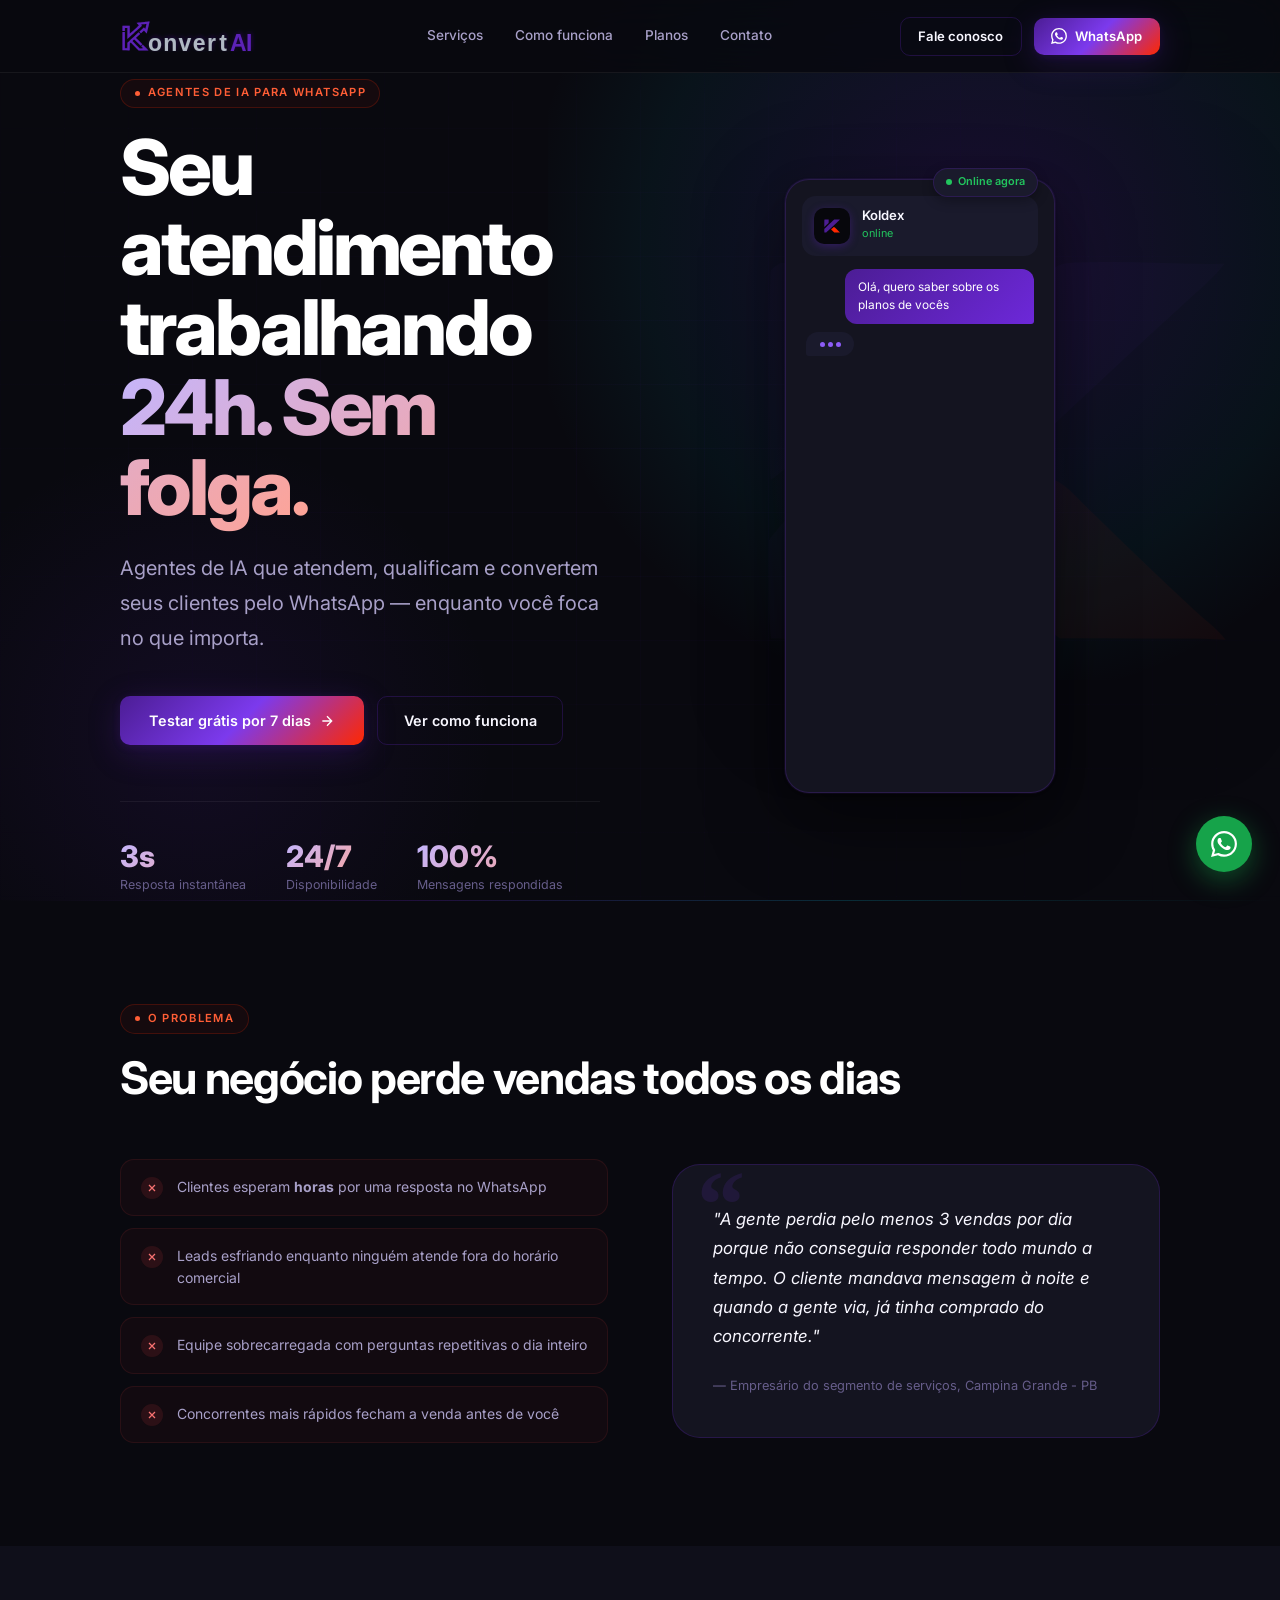
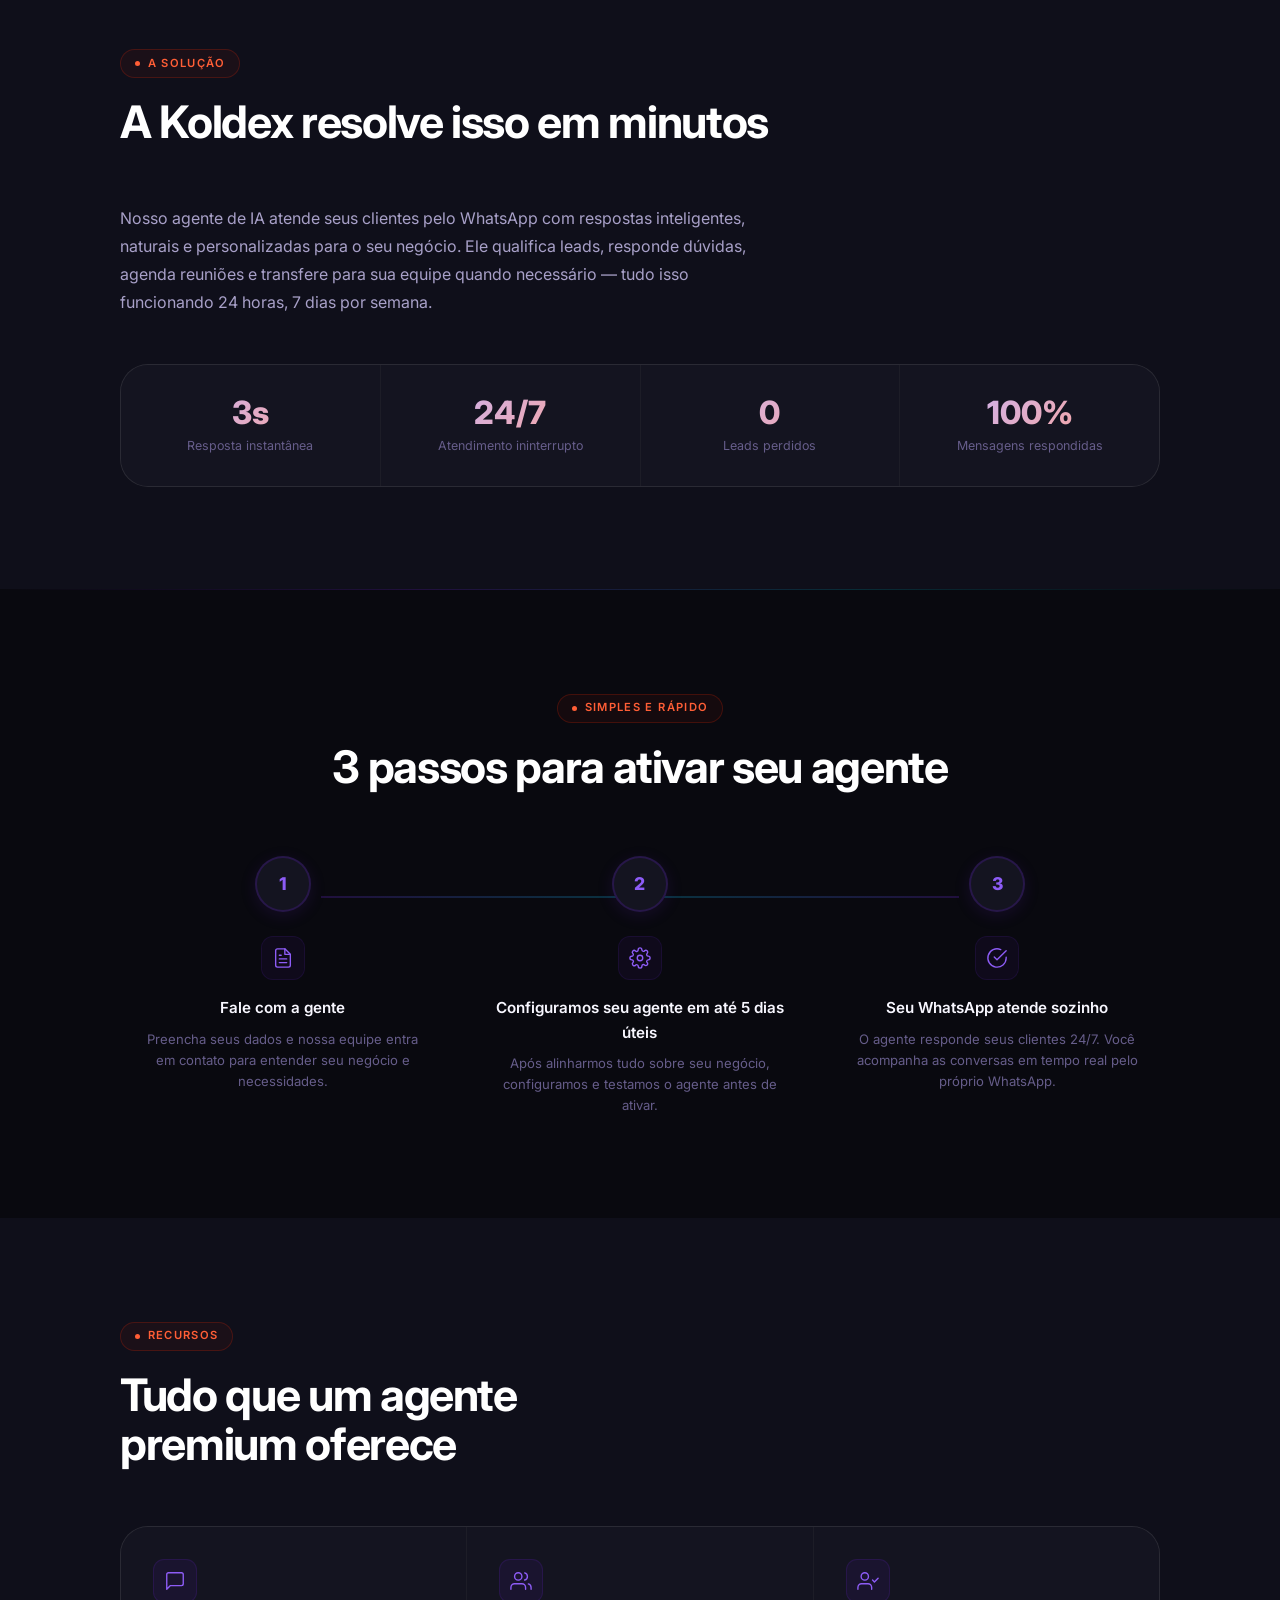
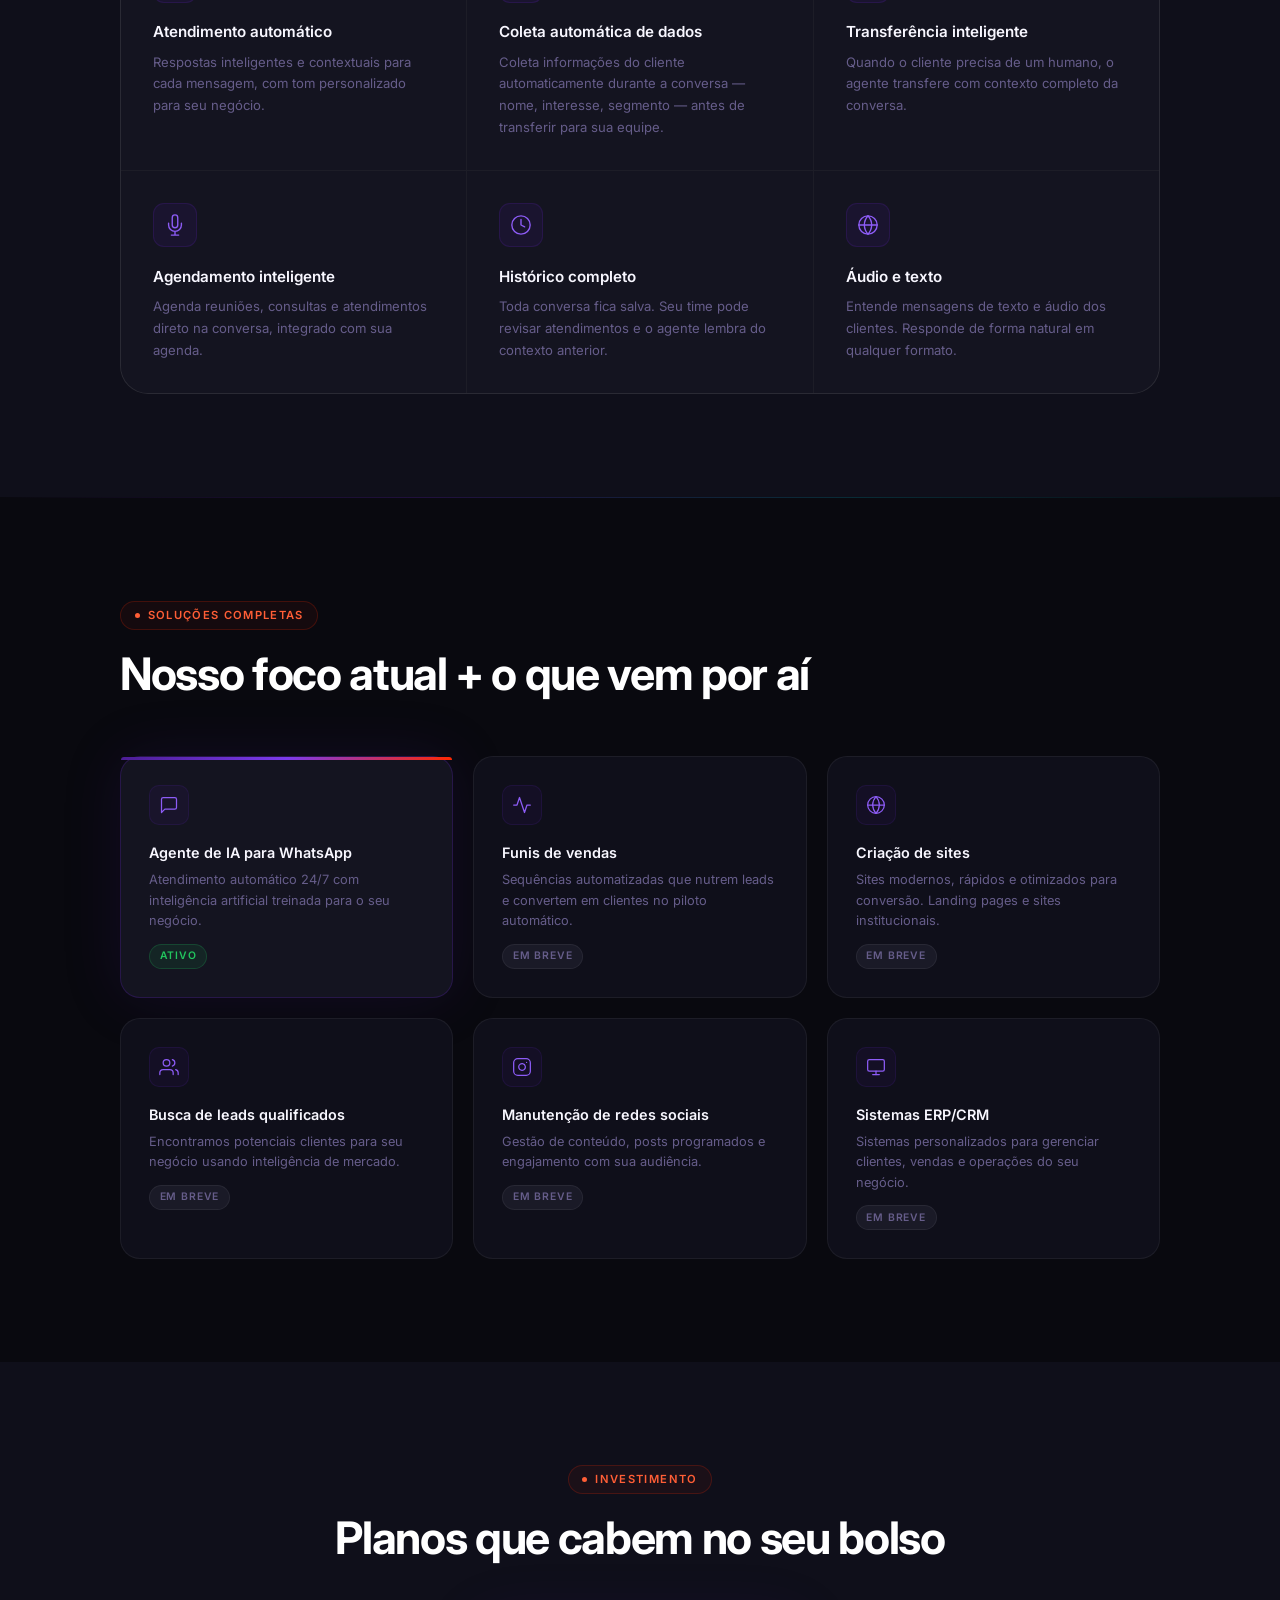
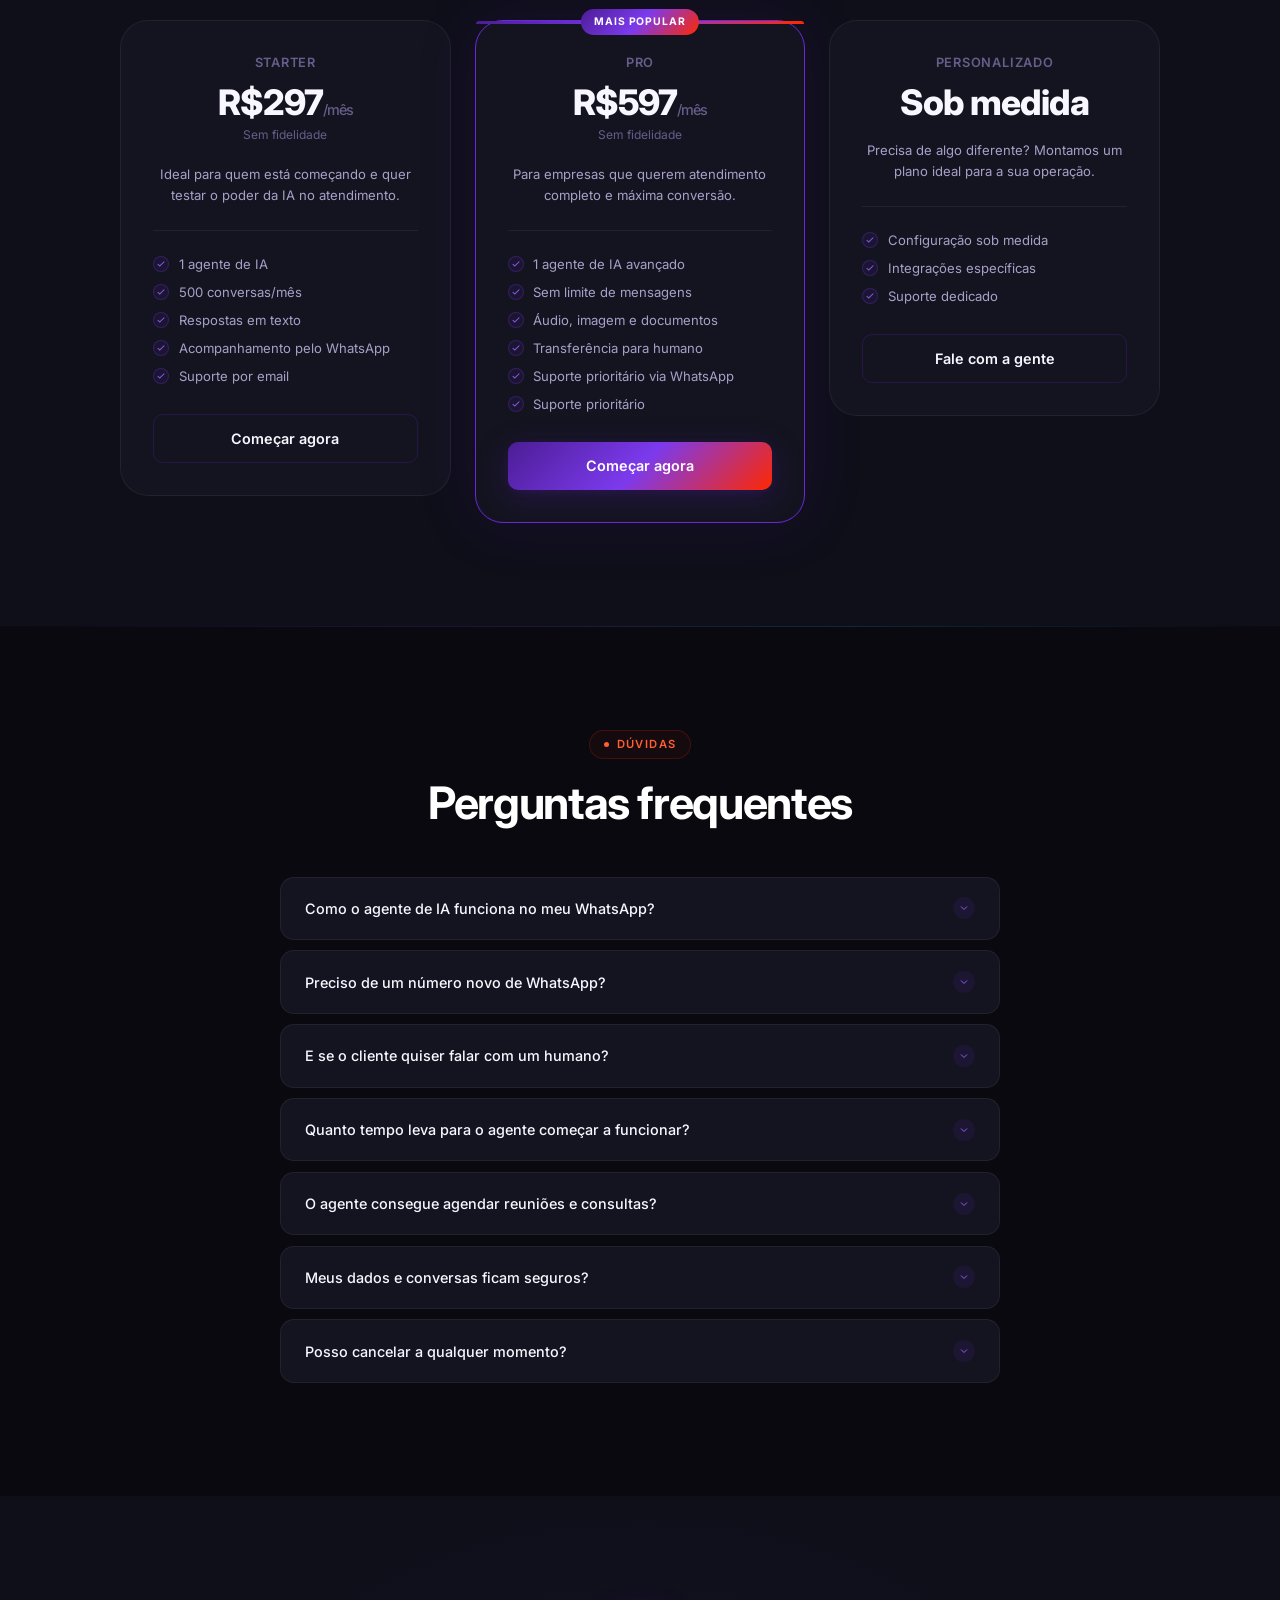
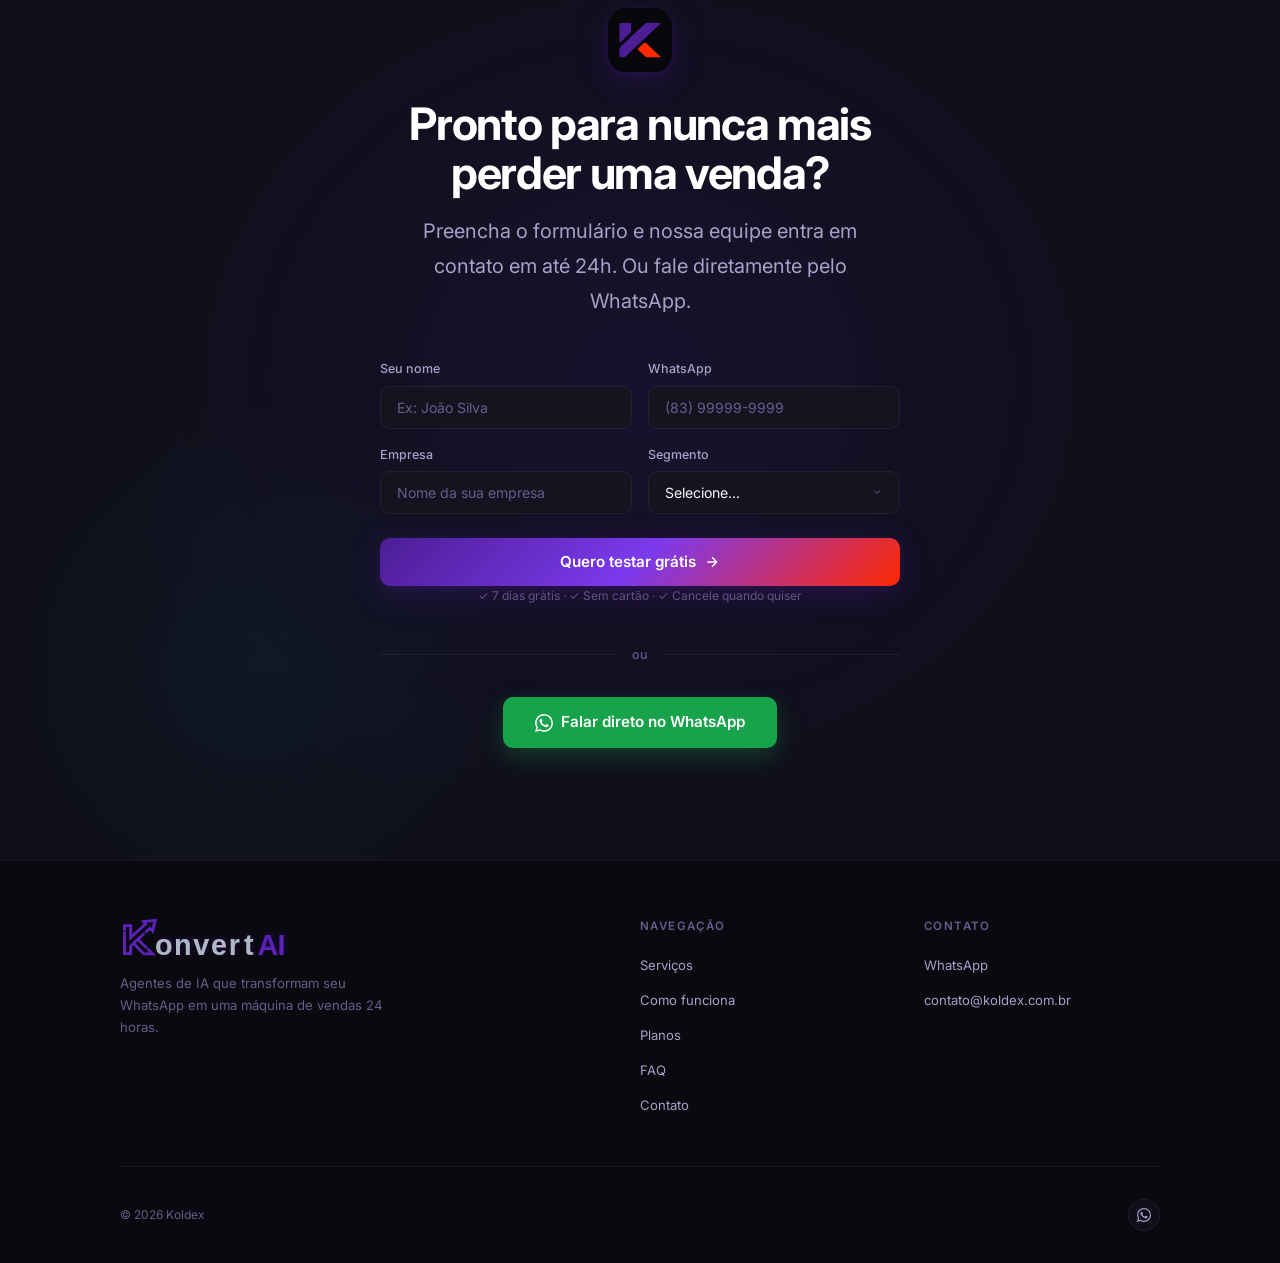
==== commit 292b05f7: "ajusta logos e icones da marca" ====
--- a/index.html
+++ b/index.html
@@ -25,7 +25,7 @@
 
   <!-- Favicon -->
   <link rel="icon" type="image/svg+xml" href="assets/favicon.svg">
-  <link rel="apple-touch-icon" href="assets/k-icon.svg">
+  <link rel="apple-touch-icon" href="assets/k-icon-512.png">
 
   <!-- Structured Data -->
   <script type="application/ld+json">
@@ -208,7 +208,7 @@
 
             <div class="mockup-header">
               <div class="mockup-avatar">
-                <img src="assets/k-icon.svg" alt="" width="22" height="22" style="filter: brightness(0) invert(1);">
+                <img src="assets/icon-transparent.svg" alt="" width="24" height="24">
               </div>
               <div>
                 <div class="mockup-name">Koldex</div>
@@ -684,7 +684,7 @@
       <div class="footer-grid">
         <div>
           <div class="footer-brand">
-            <img src="assets/logo-dark.svg" alt="Koldex" style="height:40px;width:225px;">
+            <img src="assets/logo-dark.svg" alt="Koldex" class="footer-logo">
           </div>
           <p class="footer-desc">Agentes de IA que transformam seu WhatsApp em uma máquina de vendas 24 horas.</p>
         </div>
--- a/css/hero.css
+++ b/css/hero.css
@@ -210,16 +210,17 @@
   flex-shrink: 0;
   border-radius: 10px;
   overflow: hidden;
-  background: var(--g-brand);
+  background: #07070C;
   display: flex;
   align-items: center;
   justify-content: center;
   box-shadow: 0 2px 8px rgba(91, 33, 182, 0.4);
 }
 
-.mockup-avatar svg {
-  width: 22px;
-  height: 22px;
+.mockup-avatar img {
+  width: 24px;
+  height: 24px;
+  display: block;
 }
 
 .mockup-name {
--- a/css/planos.css
+++ b/css/planos.css
@@ -259,7 +259,7 @@
   margin: 0 auto 1.75rem;
   border-radius: 18px;
   overflow: hidden;
-  background: var(--g-brand);
+  background: #07070C;
   display: flex;
   align-items: center;
   justify-content: center;
@@ -267,9 +267,9 @@
 }
 
 .cta-icon img {
-  width: 36px;
-  height: 36px;
-  filter: brightness(0) invert(1);
+  width: 100%;
+  height: 100%;
+  display: block;
 }
 
 #contato h2 {
@@ -325,7 +325,7 @@
   min-width: 160px;
 }
 
-.footer-brand img {
+.footer-brand img:not(.footer-logo) {
   width: 32px;
   height: 32px;
 }
